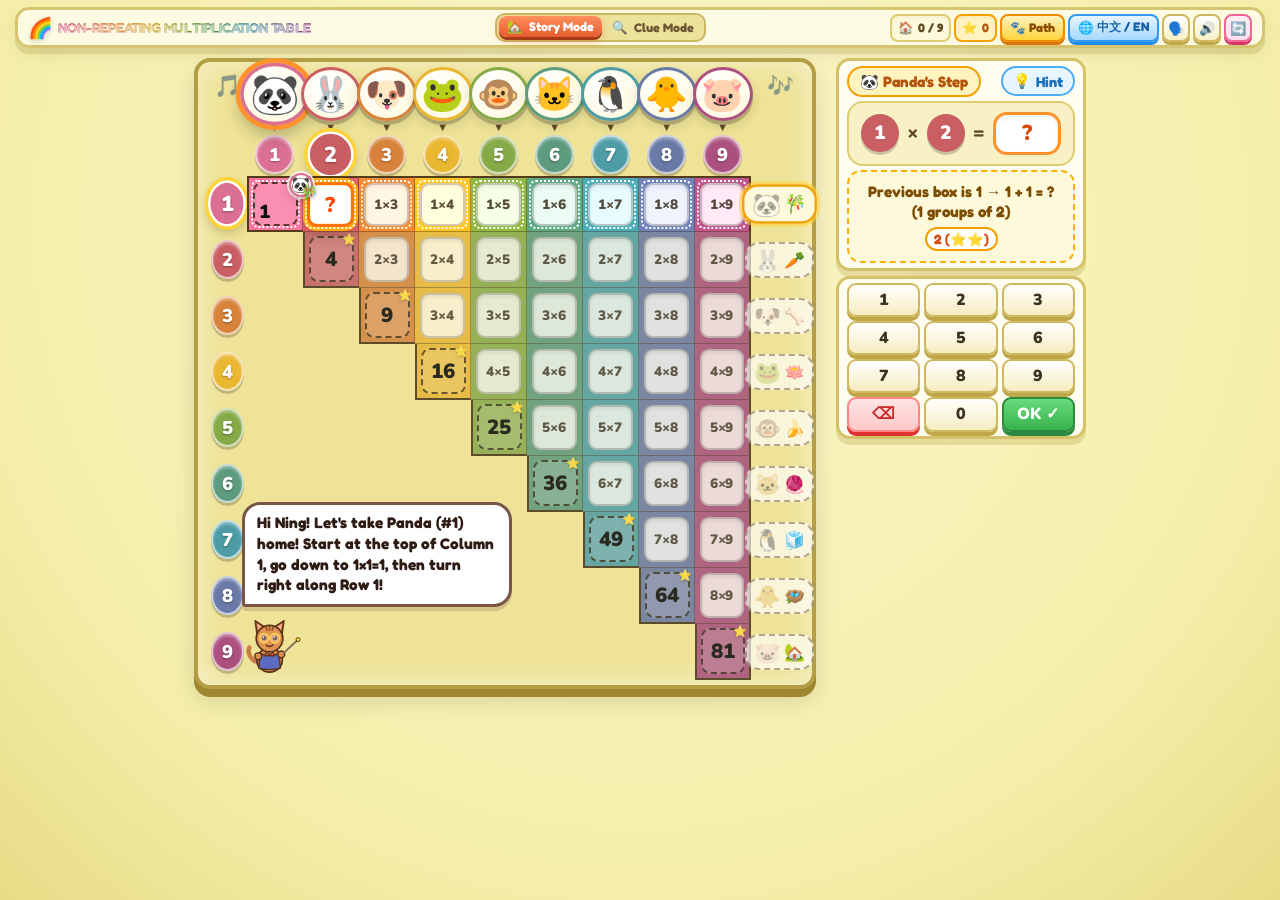
==== 9x9multiplication/index.html @ a85e2513 "Fix lower page cutoff and clue toolbar overlap: embed clue toolbar in board-section, slim clue inspe" ====
<!DOCTYPE html>
<html lang="en">
<head>
  <meta charset="UTF-8" />
  <meta name="viewport" content="width=device-width, initial-scale=1.0, maximum-scale=1.0, user-scalable=no, viewport-fit=cover" />
  <meta name="apple-mobile-web-app-capable" content="yes" />
  <meta name="apple-mobile-web-app-status-bar-style" content="default" />
  <meta http-equiv="Cache-Control" content="no-cache, no-store, must-revalidate" />
  <meta http-equiv="Pragma" content="no-cache" />
  <meta http-equiv="Expires" content="0" />
  <title>🌈 Ning's 9×9 Multiplication Adventure | 動物回家九九乘法表</title>
  <link rel="icon" href="data:image/svg+xml,<svg xmlns=%22http://www.w3.org/2000/svg%22 viewBox=%220 0 100 100%22><text y=%22.9em%22 font-size=%2290%22>🐼</text></svg>" />
  <link rel="preconnect" href="https://fonts.googleapis.com" />
  <link rel="preconnect" href="https://fonts.gstatic.com" crossorigin />
  <link href="https://fonts.googleapis.com/css2?family=Fredoka:wght@500;600;700;800&family=Nunito:wght@700;800;900&display=swap" rel="stylesheet" />
  <link rel="stylesheet" href="style.css?v=9.14.0" />
</head>
<body>
  <!-- Particle & Fireworks Celebration Canvas -->
  <canvas id="fxCanvas"></canvas>

  <div class="app-shell">
    <!-- ==================== TOP HEADER BAR ==================== -->
    <header class="top-header">
      <div class="brand-group">
        <div class="rainbow-badge" aria-hidden="true">🌈</div>
        <div class="title-stack">
          <h1 id="appTitle" class="rainbow-title">NON-REPEATING MULTIPLICATION TABLE</h1>
          <p id="appSubtitle" class="subtitle-text">Ning's Animal Home Adventure • Take Every Animal Home!</p>
        </div>
      </div>

      <!-- Mode Switcher: Story Mode vs Clue Mode (Minesweeper-Style Clue Deduction) -->
      <div class="mode-switcher" role="tablist" aria-label="Game Mode">
        <button id="btnModeStory" class="mode-btn active" data-mode="story" role="tab" aria-selected="true">
          <span class="mode-icon">🏡</span>
          <span id="labelModeStory">Story Mode</span>
        </button>
        <button id="btnModeClue" class="mode-btn" data-mode="clue" role="tab" aria-selected="false">
          <span class="mode-icon">🔍</span>
          <span id="labelModeClue">Clue Mode</span>
        </button>
      </div>

      <!-- Right Utility Controls: Language, Voice, Sound, Reset -->
      <div class="utility-bar">
        <div class="stat-pill" title="Animals Home">
          <span>🏠</span>
          <span id="homesCountText">0 / 9</span>
        </div>
        <div class="stat-pill star-pill" title="Stars Earned">
          <span>⭐</span>
          <span id="scoreText">0</span>
        </div>
        <div id="timerPill" class="stat-pill timer-pill hidden" title="Elapsed Time">
          <span>⏱️</span>
          <span id="timerText">00:00</span>
        </div>

        <button id="btnToggleView" class="tool-btn view-toggle-btn" title="Switch between Focused Animal Path and Full 9×9 Table">
          <span id="viewToggleIcon" class="tool-icon">🗺️</span>
          <span id="viewToggleLabel">9×9 Table</span>
        </button>
        <button id="btnLang" class="tool-btn lang-toggle" title="Switch Language (English / 繁體中文)">
          <span class="tool-icon">🌐</span>
          <span id="langLabel">EN / 中文</span>
        </button>
        <button id="btnVoice" class="tool-btn" title="Read Aloud Question">
          <span class="tool-icon">🗣️</span>
        </button>
        <button id="btnSound" class="tool-btn active" title="Toggle Sound Effects">
          <span id="soundIcon" class="tool-icon">🔊</span>
        </button>
        <button id="btnReset" class="tool-btn reset-btn" title="New Game / Reset Board">
          <span class="tool-icon">🔄</span>
        </button>
      </div>
    </header>

    <!-- ==================== STORY ANIMAL SELECTOR BAR ==================== -->
    <section id="animalSelectorBar" class="animal-selector-bar" aria-label="Choose an Animal Friend to Guide Home">
      <div class="selector-label" id="selectorPrompt">🐾 Choose Animal Path:</div>
      <div id="animalPillsContainer" class="animal-pills-list">
        <!-- Populated dynamically by script.js for animals 1..9 + All -->
      </div>
    </section>

    <!-- ==================== MAIN WORKSPACE: BOARD + INTERACTION PANEL ==================== -->
    <main class="main-workspace">
      <!-- LEFT / CENTER: FOCUSED ANIMAL PATH STAGE (Default on iPhone) OR FULL 9x9 TRIANGLE BOARD -->
      <section class="board-section" aria-label="9x9 Non-Repeating Multiplication Board">
        <!-- ==================== CLUE MODE CONTROLS BAR (MINESWEEPER STYLE MAP UNLOCK) ==================== -->
        <section id="testToolbar" class="test-toolbar clue-toolbar hidden" aria-label="Clue Mode Options">
          <div class="test-case-info clue-case-info">
            <span class="test-badge-pill clue-badge-pill">🔍 <span id="labelTestStatus">Revealed Clues:</span> <strong id="testHolesRemaining">6 / 36</strong></span>
            <div class="diff-btn-group clue-diff-group" role="radiogroup" aria-label="Starting Seeds Difficulty">
              <button type="button" class="diff-btn" data-diff="easy" id="diffBtnEasy">🟢 Easy (12 Seeds)</button>
              <button type="button" class="diff-btn active" data-diff="medium" id="diffBtnMedium">🟡 Medium (6 Seeds)</button>
              <button type="button" class="diff-btn" data-diff="hard" id="diffBtnHard">🔴 Hard (2 Seeds)</button>
            </div>
            <button type="button" class="tool-btn new-case-btn" id="btnNewTest" title="Generate New Clue Map">
              <span>🔄</span>
              <span id="labelNewTest">New Map</span>
            </button>
          </div>
        </section>

        <!-- ==================== FOCUSED ANIMAL L-PATH STAGE (BIG STEPPING STONES FOR IPHONE & IPAD!) ==================== -->
        <div class="focused-path-stage hidden" id="focusedPathStage">
          <!-- 9 Animal Friends Quick-Select Bar -->
          <div class="fp-animal-bar" id="fpAnimalBar" role="tablist" aria-label="Choose Animal Friend">
            <!-- Populated by script.js -->
          </div>

          <!-- Active Animal Story Header & Teacher Cat Clue Bubble -->
          <div class="fp-header-card" id="fpHeaderCard">
            <div class="fp-hero-badge" id="fpHeroBadge">
              <span id="fpAnimalEmoji" class="fp-animal-emoji">🐼</span>
              <span id="fpAnimalProp" class="fp-animal-prop">🎋</span>
            </div>
            <div class="fp-header-copy">
              <div class="fp-title-row">
                <h2 id="fpPathTitle" class="fp-path-title">Panda's 1× Path Home</h2>
                <button id="btnSwitchToFullMap" class="fp-map-btn" type="button">🗺️ Full 9×9 Table</button>
              </div>
              <p id="fpSpeechText" class="fp-speech-text">Tap the flashing ? stepping stone and help Panda walk home!</p>
            </div>
          </div>

          <!-- 2-Row Connected Stepping-Stone Trail (Steps 1..9 + Animal Home!) -->
          <div class="fp-trail-wrap" id="fpTrailWrap">
            <div class="fp-trail-grid" id="fpTrailGrid">
              <!-- 10 big stepping stones generated by script.js -->
            </div>
            <!-- Floating Walking Animal Sprite Layer for Focused Path -->
            <div class="fp-walker-layer" id="fpWalkerLayer" aria-hidden="true"></div>
          </div>
        </div>

        <div class="board-frame" id="boardFrame">
          <!-- Quick Toggle Back to Focused Animal Path View -->
          <button id="btnBackToPathView" class="back-to-path-btn" type="button">
            <span>🐾</span>
            <span id="labelBackToPath">Big Animal Path View</span>
          </button>

          <!-- Decorative Corner Musical Notes & Stars -->
          <span class="deco-item deco-tl">🎵</span>
          <span class="deco-item deco-tr">🎶</span>
          <span class="deco-item deco-bl">✨</span>

          <!-- The 11x11 CSS Grid Board:
               Row 0: Top Animal Friends Starting Dock (Cols 1..9)
               Row 1: Column Number Badges 1..9
               Rows 2..10: Row Number Badge (Col 0) + Triangle Cells (Cols 1..9) + Animal Home (Col 10)
          -->
          <div id="triangleGrid" class="triangle-grid">
            <!-- Generated by script.js -->
          </div>

          <!-- Floating Walking Animal Sprite Layer (Animates along the L-path!) -->
          <div id="walkerLayer" class="walker-layer" aria-hidden="true"></div>

          <!-- Bottom-Left Legend & Teacher Cat (Matches the empty lower-left triangle of the PDF!) -->
          <div class="lower-left-stage" id="lowerLeftStage">
            <!-- Story Journey Visualizer Card -->
            <div class="journey-guide-card" id="journeyGuideCard">
              <div class="journey-header">
                <span id="journeyAnimalAvatar" class="journey-avatar">🐼</span>
                <div class="journey-title-box">
                  <h3 id="journeyTitle">Panda's Path Home</h3>
                  <p id="journeyDesc">Start from Top Column 1 → Turn at Square Corner → Reach Row 1 Home!</p>
                </div>
              </div>
              <div class="journey-steps-track" id="journeyStepsTrack">
                <!-- Step bubbles showing progress along the L-path -->
              </div>
            </div>

            <!-- Teacher Cat & Square Numbers Callout (Directly from PDF!) -->
            <div class="teacher-cat-corner">
              <div class="cat-speech-bubble" id="catSpeechBubble">
                <p id="catSpeechText">Hi Ning! Tap a flashing box and enter the multiplication number to help the animals go home!</p>
              </div>
              <div class="cat-and-legend">
                <!-- Cute SVG Teacher Cat with Glasses & Pointer -->
                <div class="teacher-cat-svg-wrap" id="teacherCatBtn" title="Tap Teacher Cat for a Hint!">
                  <svg viewBox="0 0 120 130" class="teacher-cat-svg">
                    <!-- Tail -->
                    <path d="M25 98 Q8 85 14 70" stroke="#c87d46" stroke-width="9" stroke-linecap="round" fill="none" class="cat-tail"/>
                    <!-- Body -->
                    <ellipse cx="55" cy="96" rx="26" ry="24" fill="#d98a4e" stroke="#5a3518" stroke-width="3.5"/>
                    <!-- Shirt / Vest -->
                    <path d="M36 82 Q55 92 74 82 L77 112 Q55 118 33 112 Z" fill="#5c6bc0" stroke="#5a3518" stroke-width="3"/>
                    <!-- Bowtie -->
                    <polygon points="47,80 63,88 63,80 47,88" fill="#ff5252" stroke="#5a3518" stroke-width="2"/>
                    <!-- Ears -->
                    <polygon points="30,45 26,16 50,32" fill="#d98a4e" stroke="#5a3518" stroke-width="3.5" stroke-linejoin="round"/>
                    <polygon points="33,40 30,22 46,33" fill="#ffab91"/>
                    <polygon points="80,45 84,16 60,32" fill="#d98a4e" stroke="#5a3518" stroke-width="3.5" stroke-linejoin="round"/>
                    <polygon points="77,40 80,22 64,33" fill="#ffab91"/>
                    <!-- Head -->
                    <circle cx="55" cy="52" r="27" fill="#e09153" stroke="#5a3518" stroke-width="3.5"/>
                    <!-- Forehead stripes -->
                    <path d="M55 27 L55 35 M48 29 L50 35 M62 29 L60 35" stroke="#8d4e1f" stroke-width="3" stroke-linecap="round"/>
                    <!-- Eyes -->
                    <circle cx="44" cy="51" r="4.5" fill="#3e2723"/>
                    <circle cx="66" cy="51" r="4.5" fill="#3e2723"/>
                    <circle cx="42.5" cy="49.5" r="1.6" fill="#ffffff"/>
                    <circle cx="64.5" cy="49.5" r="1.6" fill="#ffffff"/>
                    <!-- Round Glasses -->
                    <circle cx="44" cy="51" r="9.5" fill="rgba(255,255,255,0.25)" stroke="#ffd54f" stroke-width="3"/>
                    <circle cx="66" cy="51" r="9.5" fill="rgba(255,255,255,0.25)" stroke="#ffd54f" stroke-width="3"/>
                    <line x1="53.5" y1="51" x2="56.5" y2="51" stroke="#ffd54f" stroke-width="3"/>
                    <!-- Cute Nose & Smile -->
                    <polygon points="52,58 58,58 55,62" fill="#ff8a80"/>
                    <path d="M48 65 Q55 71 62 65" stroke="#5a3518" stroke-width="2.8" fill="none" stroke-linecap="round"/>
                    <!-- Paws & Pointer Stick -->
                    <circle cx="32" cy="88" r="7" fill="#e09153" stroke="#5a3518" stroke-width="3"/>
                    <circle cx="79" cy="84" r="7" fill="#e09153" stroke="#5a3518" stroke-width="3"/>
                    <line x1="83" y1="82" x2="112" y2="55" stroke="#8d6e63" stroke-width="4" stroke-linecap="round"/>
                    <circle cx="113" cy="54" r="4" fill="#ffeb3b" stroke="#5a3518" stroke-width="2"/>
                  </svg>
                </div>

                <div class="square-legend-badge" id="squareLegendBadge">
                  <div class="dashed-preview-icon">N²</div>
                  <div class="square-legend-copy">
                    <strong id="legendTitle">Square Numbers (Diagonal)</strong>
                    <span id="legendSubtitle">The Most Special Corner Stones!</span>
                  </div>
                </div>
              </div>
            </div>
          </div>
        </div>
      </section>

      <!-- RIGHT SIDEBAR: QUESTION CARD & MUSICAL NUMBER KEYPAD -->
      <aside class="control-sidebar" aria-label="Question & Number Keypad">
        <!-- Active Equation Prompt Card -->
        <div class="question-card" id="questionCard">
          <div class="question-card-header">
            <span id="activeAnimalBadge" class="active-animal-pill">🐰 Bunny's Step</span>
            <button id="btnHint" class="hint-pill-btn" title="Get a helpful hint">
              <span>💡</span>
              <span id="labelHint">Hint</span>
            </button>
          </div>

          <div class="equation-display" id="equationDisplay">
            <span id="eqFactorA" class="eq-num factor-a">2</span>
            <span class="eq-op">×</span>
            <span id="eqFactorB" class="eq-num factor-b">3</span>
            <span class="eq-eq">=</span>
            <div id="eqAnswerBox" class="eq-answer-box">?</div>
          </div>

          <!-- Visual Array / Grouping Helper (Shows when Hint is clicked or in Story Mode) -->
          <div id="visualHintBox" class="visual-hint-box">
            <p id="hintFormulaText" class="hint-formula-text">2 groups of 3 = 3 + 3</p>
            <div id="visualDotsGrid" class="visual-dots-grid"></div>
          </div>

          <!-- Test Mode Surrounding Clue Inspector -->
          <div id="testClueBox" class="test-clue-box hidden">
            <div class="test-clue-header">
              <span class="clue-icon">🔍</span>
              <span id="testClueHeader" class="clue-header-text">Surrounding Clues:</span>
            </div>
            <div id="testCluesList" class="test-clues-list"></div>
          </div>
        </div>

        <!-- Kid-Friendly Musical Keypad -->
        <div class="keypad-card">
          <div class="keypad-grid" id="keypadGrid">
            <button class="key-btn" data-key="1">1</button>
            <button class="key-btn" data-key="2">2</button>
            <button class="key-btn" data-key="3">3</button>
            <button class="key-btn" data-key="4">4</button>
            <button class="key-btn" data-key="5">5</button>
            <button class="key-btn" data-key="6">6</button>
            <button class="key-btn" data-key="7">7</button>
            <button class="key-btn" data-key="8">8</button>
            <button class="key-btn" data-key="9">9</button>
            <button class="key-btn key-clear" data-key="BACK" id="btnClear" title="Backspace / Clear">⌫</button>
            <button class="key-btn" data-key="0">0</button>
            <button class="key-btn key-enter" data-key="ENTER" id="btnSubmit" title="Check Answer">OK ✓</button>
          </div>
        </div>

        <!-- Home Collection Progress Mini-Rack -->
        <div class="homes-rack-card">
          <div class="rack-header">
            <span id="rackTitle">🏡 Animal Homes Reached</span>
            <span id="rackProgressPct" class="rack-pct">1 / 9</span>
          </div>
          <div id="homesMiniRack" class="homes-mini-rack">
            <!-- 9 mini animal home badges -->
          </div>
        </div>
      </aside>
    </main>
  </div>

  <!-- ==================== ANIMAL HOME CELEBRATION OVERLAY BANNER ==================== -->
  <div id="celebrationOverlay" class="celebration-overlay hidden" role="dialog" aria-modal="true">
    <div class="celebration-modal" id="celebrationModal">
      <button id="btnCelebClose" class="celeb-close-btn" type="button" aria-label="Close">✕</button>
      <div class="celeb-body-wrap">
        <div class="celeb-left-pane">
          <div id="celebSpecialBadge" class="celeb-special-badge">🥋 KUNG FU BAMBOO MASTER! 🎋</div>
          <div id="celebAnimalStage" class="celeb-animal-stage">
            <div id="celebHeroWrap" class="celeb-hero-wrap">
              <span id="celebPropLeft" class="celeb-prop prop-left">🎋</span>
              <span id="celebAnimalEmoji" class="celeb-animal-emoji">🐼</span>
              <span id="celebPropRight" class="celeb-prop prop-right">🥋</span>
            </div>
            <span class="celeb-arrow">➡️</span>
            <span id="celebHouseEmoji" class="celeb-house-emoji">🎋</span>
          </div>
          <p id="celebMoveDesc" class="celeb-move-desc">Panda performs the Dragon Warrior Kung Fu Kick!</p>
        </div>
        <div class="celeb-right-pane">
          <div class="celeb-sparkles" id="celebSparkles">✨🎉🌟🎉✨</div>
          <h2 id="celebTitle" class="celeb-title">Yay Ning! Panda is Home!</h2>
          <p id="celebSubtitle" class="celeb-subtitle">You completed the entire 1× path!</p>
          <div id="celebPathBadges" class="celeb-path-badges"></div>
          <button id="btnCelebContinue" class="celeb-continue-btn">OK ✓ Next Animal Friend ➡️</button>
        </div>
      </div>
    </div>
  </div>

  <script src="script.js?v=9.14.0"></script>
</body>
</html>
---- 9x9multiplication/style.css ----
/* ==========================================================================
   Ning's 9x9 Non-Repeating Multiplication Adventure
   Inspired by the Rainbow Non-Repeating Multiplication Table PDF
   ========================================================================== */

:root {
  /* Warm Pastel Yellow Poster Background from the PDF */
  --bg-poster-outer: #f5efab;
  --bg-poster-board: #eee396;
  --board-border: #6d5c38;

  /* Exact 9 Rainbow Bands from the PDF (1..9) */
  --band-1: #db7093;       /* 1: Rose Pink */
  --band-1-cell: #e582a1;
  --band-1-dark: #a63a5e;

  --band-2: #c95f63;       /* 2: Coral Red */
  --band-2-cell: #d67175;
  --band-2-dark: #943539;

  --band-3: #d8833b;       /* 3: Warm Amber Orange */
  --band-3-cell: #e4944e;
  --band-3-dark: #9c5216;

  --band-4: #eab731;       /* 4: Golden Yellow */
  --band-4-cell: #f2c447;
  --band-4-dark: #a47806;

  --band-5: #87aa48;       /* 5: Meadow Green */
  --band-5-cell: #98b95b;
  --band-5-dark: #557221;

  --band-6: #5d9b7e;       /* 6: Sage Teal */
  --band-6-cell: #6ead8f;
  --band-6-dark: #346850;

  --band-7: #4e9da6;       /* 7: Sky Cyan-Blue */
  --band-7-cell: #60b0b9;
  --band-7-dark: #286971;

  --band-8: #6a7aa6;       /* 8: Periwinkle Indigo */
  --band-8-cell: #7c8cb8;
  --band-8-dark: #3d4b73;

  --band-9: #ac517f;       /* 9: Berry Magenta-Purple */
  --band-9-cell: #bd6390;
  --band-9-dark: #74284e;

  --font-display: 'Fredoka', 'PingFang TC', 'Microsoft JhengHei', sans-serif;
  --font-num: 'Nunito', 'Fredoka', sans-serif;
}

* {
  box-sizing: border-box;
  margin: 0;
  padding: 0;
  user-select: none;
  -webkit-user-select: none;
  -webkit-tap-highlight-color: transparent;
}

html {
  width: 100%;
  min-height: 100%;
  overflow-x: hidden;
  overflow-y: auto;
  -webkit-overflow-scrolling: touch;
}

body {
  width: 100%;
  min-height: 100vh;
  min-height: 100dvh;
  padding-top: env(safe-area-inset-top, 0px);
  padding-right: env(safe-area-inset-right, 0px);
  padding-bottom: env(safe-area-inset-bottom, 0px);
  padding-left: env(safe-area-inset-left, 0px);
  background: radial-gradient(circle at 50% 25%, #fbf6c8 0%, var(--bg-poster-outer) 70%, #e7dc86 100%);
  font-family: var(--font-display);
  color: #3d3122;
  overflow-x: hidden;
  overflow-y: auto;
  -webkit-overflow-scrolling: touch;
}

/* Celebration Canvas */
#fxCanvas {
  position: fixed;
  inset: 0;
  width: 100%;
  height: 100%;
  pointer-events: none;
  z-index: 120;
}

/* App Shell: Flexible & Scroll-Friendly Across PC, iPad & iPhone (Vertical + Horizontal!) */
.app-shell {
  max-width: 1440px;
  width: 100%;
  margin: 0 auto;
  padding: 6px 12px 12px;
  display: flex;
  flex-direction: column;
  gap: 6px;
  min-height: 100vh;
  min-height: var(--app-height, 100dvh);
  height: auto;
  max-height: none;
  overflow-x: hidden;
  overflow-y: visible;
}

/* ==========================================================================
   TOP HEADER BAR
   ========================================================================== */
.top-header {
  display: flex;
  align-items: center;
  justify-content: space-between;
  flex-wrap: wrap;
  gap: 10px;
  background: rgba(255, 253, 235, 0.88);
  border: 3px solid #d5c570;
  border-radius: 20px;
  padding: 8px 16px;
  box-shadow: 0 6px 0 rgba(168, 146, 62, 0.25), 0 8px 20px rgba(0,0,0,0.06);
}

.brand-group {
  display: flex;
  align-items: center;
  gap: 10px;
}

.rainbow-badge {
  font-size: 2rem;
  filter: drop-shadow(0 2px 3px rgba(0,0,0,0.15));
  animation: floatGentle 3s ease-in-out infinite;
}

.title-stack {
  display: flex;
  flex-direction: column;
}

.rainbow-title {
  font-size: clamp(1.05rem, 1.9vw, 1.5rem);
  font-weight: 800;
  letter-spacing: 0.5px;
  background: linear-gradient(90deg,
    #c6416c 0%,
    #d86c27 20%,
    #c29200 38%,
    #528d22 55%,
    #2d7f89 75%,
    #8c3b73 100%
  );
  -webkit-background-clip: text;
  -webkit-text-fill-color: transparent;
  text-shadow: 0 1px 0 rgba(255,255,255,0.6);
  line-height: 1.15;
}

.subtitle-text {
  font-size: 0.96rem;
  font-weight: 700;
  color: #5c4b23;
}

/* Mode Switcher */
.mode-switcher {
  display: flex;
  background: #ede29b;
  padding: 4px;
  border-radius: 14px;
  border: 2px solid #cbb963;
  gap: 4px;
}

.mode-btn {
  display: flex;
  align-items: center;
  gap: 6px;
  padding: 7px 14px;
  border: none;
  border-radius: 10px;
  background: transparent;
  font-family: var(--font-display);
  font-size: 1.02rem;
  font-weight: 800;
  color: #6b5832;
  cursor: pointer;
  transition: all 0.2s cubic-bezier(0.34, 1.56, 0.64, 1);
}

.mode-btn:hover {
  background: rgba(255,255,255,0.45);
}

.mode-btn.active {
  background: linear-gradient(180deg, #ff8f5e 0%, #e65c2e 100%);
  color: #ffffff;
  box-shadow: 0 3px 0 #a33915, 0 4px 10px rgba(230, 92, 46, 0.35);
  transform: translateY(-1px);
}

/* Right Utility Controls */
.utility-bar {
  display: flex;
  align-items: center;
  gap: 8px;
  flex-wrap: wrap;
}

.stat-pill {
  display: inline-flex;
  align-items: center;
  gap: 5px;
  background: #fff9db;
  border: 2px solid #decb72;
  border-radius: 999px;
  padding: 5px 12px;
  font-weight: 800;
  font-size: 0.92rem;
  color: #5c4922;
  box-shadow: inset 0 2px 4px rgba(0,0,0,0.04);
}

.star-pill {
  background: #fff3bf;
  border-color: #f59f00;
  color: #b45309;
}

.timer-pill {
  background: #e3fafc;
  border-color: #3bc9db;
  color: #0b7285;
  font-variant-numeric: tabular-nums;
}

.hidden,
[hidden],
*.hidden,
.board-frame.hidden,
.focused-path-stage.hidden,
.app-shell .hidden {
  display: none !important;
}

.tool-btn {
  display: inline-flex;
  align-items: center;
  gap: 5px;
  padding: 6px 12px;
  border-radius: 12px;
  border: 2px solid #cfb960;
  background: linear-gradient(180deg, #ffffff 0%, #f7efc4 100%);
  color: #4d3d1c;
  font-family: var(--font-display);
  font-weight: 700;
  font-size: 0.86rem;
  cursor: pointer;
  box-shadow: 0 3px 0 #bfa748;
  transition: transform 0.15s ease, box-shadow 0.15s ease;
}

.tool-btn:hover {
  transform: translateY(-2px);
  box-shadow: 0 5px 0 #bfa748;
}

.tool-btn:active {
  transform: translateY(2px);
  box-shadow: 0 1px 0 #bfa748;
}

.lang-toggle {
  background: linear-gradient(180deg, #e7f5ff 0%, #a5d8ff 100%);
  border-color: #339af0;
  color: #1864ab;
  box-shadow: 0 3px 0 #228be6;
}

.view-toggle-btn {
  background: linear-gradient(180deg, #fff3bf 0%, #ffd43b 100%);
  border-color: #f08c00;
  color: #8a4b00;
  box-shadow: 0 3px 0 #d97706;
}

.back-to-path-btn {
  position: absolute;
  top: 8px;
  left: 10px;
  z-index: 30;
  display: inline-flex;
  align-items: center;
  gap: 5px;
  padding: 5px 12px;
  border-radius: 999px;
  border: 2px solid #f08c00;
  background: linear-gradient(180deg, #fff9db 0%, #ffd43b 100%);
  color: #7c4d00;
  font-family: var(--font-display);
  font-weight: 800;
  font-size: 0.86rem;
  cursor: pointer;
  box-shadow: 0 3px 0 #d97706, 0 4px 10px rgba(0,0,0,0.15);
  transition: transform 0.15s ease;
}

.back-to-path-btn:hover {
  transform: scale(1.05);
}

/* ==========================================================================
   FOCUSED ANIMAL L-PATH STAGE (BIG STEPPING STONES FOR IPHONE & IPAD!)
   ========================================================================== */
.focused-path-stage {
  display: flex;
  flex-direction: column;
  justify-content: flex-start;
  gap: 8px;
  width: 100%;
  height: auto;
  min-height: 0;
  background: var(--bg-poster-board);
  border: 3.5px solid #b59d45;
  border-radius: 22px;
  padding: 10px 12px;
  box-shadow:
    inset 0 0 24px rgba(255, 255, 255, 0.55),
    0 6px 0 #9f8732,
    0 10px 20px rgba(0, 0, 0, 0.1);
  overflow: visible;
}

/* 1. Top 9-Animal Quick Switcher Bar */
.fp-animal-bar {
  display: grid;
  grid-template-columns: repeat(9, 1fr);
  gap: 5px;
  background: rgba(255, 253, 235, 0.9);
  border: 2px solid #d5c570;
  border-radius: 14px;
  padding: 5px 6px;
  flex-shrink: 0;
}

.fp-animal-btn {
  display: flex;
  flex-direction: column;
  align-items: center;
  justify-content: center;
  gap: 2px;
  padding: 4px 2px;
  border-radius: 11px;
  border: 2px solid rgba(90, 70, 34, 0.25);
  background: #ffffff;
  cursor: pointer;
  transition: all 0.2s cubic-bezier(0.34, 1.56, 0.64, 1);
}

.fp-animal-btn.active {
  transform: translateY(-2px) scale(1.07);
  background: #fff9db;
  border-width: 2.5px;
}

.fp-animal-btn.done {
  background: #ebfbee;
  border-color: #2b8a3e;
}

.fp-btn-emoji {
  font-size: 1.4rem;
  line-height: 1.05;
}

.fp-btn-num {
  font-family: var(--font-num);
  font-size: 0.76rem;
  font-weight: 900;
  color: #ffffff;
  width: 20px;
  height: 18px;
  border-radius: 999px;
  display: inline-flex;
  align-items: center;
  justify-content: center;
  text-shadow: 0 1px 1px rgba(0,0,0,0.3);
}

/* 2. Active Animal Story Header & Teacher Cat Clue Card */
.fp-header-card {
  display: flex;
  align-items: center;
  gap: 10px;
  background: #fffdf0;
  border: 2.5px solid #d5c268;
  border-radius: 16px;
  padding: 8px 12px;
  box-shadow: 0 3px 0 rgba(168, 146, 62, 0.22);
  flex-shrink: 0;
}

.fp-hero-badge {
  position: relative;
  width: 54px;
  height: 54px;
  border-radius: 50%;
  background: radial-gradient(circle at 35% 30%, #ffffff 0%, #fff3bf 100%);
  border: 3px solid #f08c00;
  display: flex;
  align-items: center;
  justify-content: center;
  flex-shrink: 0;
  box-shadow: 0 3px 0 rgba(0,0,0,0.16);
}

.fp-animal-emoji {
  font-size: 2.15rem;
}

.fp-animal-prop {
  position: absolute;
  bottom: -4px;
  right: -5px;
  font-size: 1.1rem;
  filter: drop-shadow(0 1px 2px rgba(0,0,0,0.3));
  animation: propWiggle 2.2s ease-in-out infinite;
}

.fp-header-copy {
  flex: 1;
  min-width: 0;
  display: flex;
  flex-direction: column;
  gap: 3px;
}

.fp-title-row {
  display: flex;
  align-items: center;
  justify-content: space-between;
  gap: 6px;
}

.fp-path-title {
  font-size: 1.08rem;
  font-weight: 900;
  color: #3d3122;
  white-space: nowrap;
  overflow: hidden;
  text-overflow: ellipsis;
}

.fp-map-btn {
  padding: 4px 10px;
  border-radius: 999px;
  border: 2px solid #f08c00;
  background: linear-gradient(180deg, #fff9db 0%, #ffd43b 100%);
  color: #7c4d00;
  font-family: var(--font-display);
  font-size: 0.8rem;
  font-weight: 800;
  cursor: pointer;
  white-space: nowrap;
  box-shadow: 0 2px 0 #d97706;
  flex-shrink: 0;
}

.fp-speech-text {
  font-size: 0.94rem;
  font-weight: 800;
  color: #5c4922;
  line-height: 1.3;
}

/* 3. 2-Row Connected 10-Tile Stepping-Stone Trail (5 Columns x 2 Rows!) */
.fp-trail-wrap {
  position: relative;
  flex: 1;
  min-height: 0;
  padding-top: 14px;
  display: flex;
  align-items: center;
  justify-content: center;
}

.fp-trail-grid {
  display: grid;
  grid-template-columns: repeat(5, minmax(0, 1fr));
  grid-template-rows: repeat(2, minmax(66px, 1fr));
  row-gap: 18px;
  column-gap: 8px;
  width: 100%;
  height: 100%;
  max-height: 245px;
}

.fp-stone {
  position: relative;
  border-radius: 16px;
  border: 2.5px solid rgba(55, 38, 16, 0.45);
  padding: 5px 6px;
  display: flex;
  flex-direction: column;
  align-items: center;
  justify-content: space-between;
  cursor: pointer;
  box-shadow: inset 0 2px 4px rgba(255,255,255,0.35), 0 4px 0 rgba(55, 38, 16, 0.25);
  transition: transform 0.18s cubic-bezier(0.34, 1.56, 0.64, 1), box-shadow 0.18s ease;
}

.fp-stone:hover {
  transform: translateY(-2px);
}

.fp-stone.is-corner {
  border: 3px dashed #2b1d0c;
  box-shadow: inset 0 0 0 2px rgba(255,255,255,0.45), 0 4px 0 rgba(55, 38, 16, 0.3);
}

.fp-stone-top {
  width: 100%;
  display: flex;
  align-items: center;
  justify-content: space-between;
  font-size: 0.78rem;
  font-weight: 900;
  color: rgba(255, 255, 255, 0.96);
  text-shadow: 0 1px 2px rgba(0,0,0,0.45);
  line-height: 1;
}

.fp-stone-eq {
  background: rgba(0, 0, 0, 0.24);
  padding: 2px 6px;
  border-radius: 999px;
}

.fp-stone-arrow {
  font-size: 0.85rem;
  opacity: 0.9;
  transition: opacity 0.2s ease;
}

.fp-stone.has-walker .fp-stone-arrow {
  opacity: 0;
}

.fp-stone-val {
  font-family: var(--font-num);
  font-size: 1.65rem;
  font-weight: 900;
  color: #111111;
  background: rgba(255, 255, 255, 0.88);
  border-radius: 10px;
  width: 100%;
  flex: 1;
  margin: 3px 0;
  display: flex;
  align-items: center;
  justify-content: center;
  box-shadow: inset 0 2px 3px rgba(0,0,0,0.08);
}

.fp-stone.solved-stone .fp-stone-val {
  background: rgba(255, 255, 255, 0.94);
  color: #111111;
}

.fp-stone.empty-stone .fp-stone-val {
  background: rgba(255, 255, 255, 0.78);
  color: rgba(45, 32, 15, 0.45);
}

.fp-stone.selected-stone {
  transform: scale(1.05);
  z-index: 12;
  border-color: #ffffff;
  box-shadow: 0 0 0 4px #ff922b, 0 6px 14px rgba(0,0,0,0.25);
}

.fp-stone.selected-stone .fp-stone-val {
  background: #ffffff;
  border: 2.5px solid #ff6b00;
  color: #d9480f;
  animation: pulseTargetCell 1.6s ease-in-out infinite;
}

.fp-stone.just-solved {
  animation: cellCelebratePop 0.65s cubic-bezier(0.34, 1.56, 0.64, 1);
}

.fp-stone.wrong-shake .fp-stone-val {
  background: #ffe3e3 !important;
  border-color: #e03131 !important;
  color: #c92a2a !important;
  animation: gentleWobble 0.48s ease;
}

.fp-stone-dir {
  font-size: 0.7rem;
  font-weight: 800;
  color: #ffffff;
  text-shadow: 0 1px 2px rgba(0,0,0,0.45);
  white-space: nowrap;
  line-height: 1;
}

/* 10th Stone: Animal Home Destination Card */
.fp-home-stone {
  background: linear-gradient(135deg, #fff9db 0%, #f3d9fa 100%);
  border: 2.5px dashed #862e9c;
}

.fp-home-stone .fp-stone-top {
  color: #5f3dc4;
  text-shadow: none;
}

.fp-home-stone .fp-stone-eq {
  background: rgba(95, 61, 196, 0.14);
}

.fp-home-stone .fp-home-icons {
  font-size: 1.45rem;
  background: rgba(255, 255, 255, 0.75);
}

.fp-home-stone .fp-stone-dir {
  color: #5f3dc4;
  text-shadow: none;
}

.fp-home-stone.reached-home {
  background: linear-gradient(135deg, #d3f9d8 0%, #b2f2bb 100%);
  border: 3px solid #2b8a3e;
  box-shadow: 0 4px 0 #2b8a3e, 0 0 14px rgba(43, 138, 62, 0.35);
}

.fp-home-stone.reached-home .fp-home-icons {
  animation: animalCelebrateHome 1.4s ease-in-out infinite;
}

/* Floating Walking Animal Sprite on the Focused Trail */
.fp-walker-layer {
  position: absolute;
  inset: 0;
  pointer-events: none;
  z-index: 30;
}

.fp-walker-sprite {
  width: 34px;
  height: 34px;
  margin-left: -17px;
  margin-top: -17px;
  font-size: 1.3rem;
  border-width: 2.5px;
}

.reset-btn {
  background: linear-gradient(180deg, #fff0f6 0%, #ffdeeb 100%);
  border-color: #f06595;
  color: #a61e4d;
  box-shadow: 0 3px 0 #d6336c;
}

/* ==========================================================================
   ANIMAL SELECTOR BAR (STORY PATH FILTER / QUICK JUMP)
   ========================================================================== */
.animal-selector-bar {
  display: flex;
  align-items: center;
  gap: 10px;
  background: rgba(255, 252, 225, 0.85);
  border: 2px solid #d8c876;
  border-radius: 16px;
  padding: 6px 14px;
  overflow-x: auto;
}

.selector-label {
  font-weight: 800;
  font-size: 1.02rem;
  color: #4d3d1c;
  white-space: nowrap;
}

.animal-pills-list {
  display: flex;
  align-items: center;
  gap: 6px;
  flex-wrap: nowrap;
}

.animal-pill-btn {
  display: inline-flex;
  align-items: center;
  gap: 5px;
  padding: 6px 13px;
  border-radius: 999px;
  border: 2px solid rgba(0,0,0,0.18);
  background: #ffffff;
  font-family: var(--font-display);
  font-weight: 800;
  font-size: 0.98rem;
  color: #3d3122;
  cursor: pointer;
  white-space: nowrap;
  transition: all 0.2s cubic-bezier(0.34, 1.56, 0.64, 1);
  box-shadow: 0 2px 0 rgba(0,0,0,0.1);
}

.animal-pill-btn:hover {
  transform: translateY(-2px);
}

.animal-pill-btn.active {
  transform: scale(1.06) translateY(-1px);
  color: #ffffff;
  box-shadow: 0 3px 0 rgba(0,0,0,0.25), 0 0 0 3px rgba(255,255,255,0.7);
}

.animal-pill-btn.completed {
  border-color: #2b8a3e;
  background: #ebfbee;
}

.animal-pill-btn .pill-check {
  font-size: 0.75rem;
}

/* ==========================================================================
   MAIN WORKSPACE: LEFT BOARD + RIGHT CONTROL SIDEBAR
   ========================================================================== */
.main-workspace {
  display: grid;
  grid-template-columns: minmax(0, 1fr) 330px;
  gap: 12px;
  flex: 1;
  min-height: 0;
  height: auto;
  align-items: start;
  overflow: visible;
}

/* ==========================================================================
   THE 9x9 NON-REPEATING TRIANGLE BOARD
   ========================================================================== */
.board-section {
  display: flex;
  flex-direction: column;
  justify-content: flex-start;
  min-width: 0;
  min-height: 0;
  height: auto;
}

.board-frame {
  position: relative;
  flex: 0 1 auto;
  min-height: 0;
  height: auto;
  background: var(--bg-poster-board);
  border: 4px solid #b59d45;
  border-radius: 24px;
  padding: 10px 14px 12px;
  box-shadow:
    inset 0 0 30px rgba(255, 255, 255, 0.55),
    0 8px 0 #9f8732,
    0 12px 24px rgba(0, 0, 0, 0.12);
  display: flex;
  flex-direction: column;
  justify-content: center;
  overflow: visible;
}

.deco-item {
  position: absolute;
  font-size: 1.35rem;
  opacity: 0.65;
  pointer-events: none;
  animation: floatGentle 4s ease-in-out infinite;
}
.deco-tl { top: 10px; left: 16px; }
.deco-tr { top: 10px; right: 18px; animation-delay: 1s; }
.deco-bl { bottom: 14px; left: 16px; animation-delay: 2s; }

/* 11 Columns x 11 Rows CSS Grid (Deterministic Viewport-Calculated Pixel Rows!) */
.triangle-grid {
  position: relative;
  display: grid;
  grid-template-columns: clamp(34px, 3.5vw, 44px) repeat(9, var(--cell-h, 44px)) clamp(48px, 4.5vw, 64px);
  grid-template-rows: var(--top-row-h, 48px) var(--num-row-h, 30px) repeat(9, var(--cell-h, 38px));
  gap: 0;
  width: auto;
  margin: 0 auto;
  height: auto;
  min-height: 0;
  z-index: 2;
}

/* --- Row 0: Top Starting Animal Friends (Columns 1..9) --- */
.top-animal-dock {
  display: flex;
  flex-direction: column;
  align-items: center;
  justify-content: center;
  position: relative;
  cursor: pointer;
  transition: transform 0.25s cubic-bezier(0.34, 1.56, 0.64, 1);
}

.top-animal-dock:hover {
  transform: translateY(-5px) scale(1.12);
}

.top-animal-avatar {
  width: 56px;
  height: 56px;
  border-radius: 50%;
  background: radial-gradient(circle at 35% 30%, #ffffff 0%, #fff9db 100%);
  border: 3.5px solid #5a4622;
  display: flex;
  align-items: center;
  justify-content: center;
  font-size: 2.25rem;
  box-shadow: 0 4px 0 rgba(0,0,0,0.2), 0 6px 12px rgba(0,0,0,0.12);
  transition: all 0.25s cubic-bezier(0.34, 1.56, 0.64, 1);
}

.top-animal-dock.active-path .top-animal-avatar {
  transform: scale(1.16);
  border-color: #ffffff;
  box-shadow: 0 0 0 4px #ff922b, 0 8px 16px rgba(0,0,0,0.28);
  animation: animalBounce 1.1s ease-in-out infinite;
}

.top-animal-dock.is-home .top-animal-avatar {
  opacity: 0.42;
  filter: grayscale(0.25);
}

.top-start-arrow {
  font-size: 0.68rem;
  font-weight: 900;
  color: #5c4820;
  line-height: 1;
  margin-top: 1px;
}

/* --- Row 1 & Col 0: Colored Number Header Circles (1..9) --- */
.header-circle-wrap {
  display: flex;
  align-items: center;
  justify-content: center;
  padding: 3px;
}

.num-circle {
  width: 36px;
  height: 36px;
  border-radius: 50%;
  display: flex;
  align-items: center;
  justify-content: center;
  font-family: var(--font-num);
  font-size: 1.25rem;
  font-weight: 900;
  color: #ffffff;
  text-shadow: 0 1px 2px rgba(0,0,0,0.35);
  box-shadow: inset 0 2px 3px rgba(255,255,255,0.4), 0 3px 0 rgba(0,0,0,0.2);
  border: 2px solid rgba(255,255,255,0.65);
  transition: transform 0.2s ease, box-shadow 0.2s ease;
}

.num-circle.highlight-factor {
  transform: scale(1.18);
  border-color: #ffffff;
  box-shadow: 0 0 0 3px #ffd43b, 0 4px 10px rgba(0,0,0,0.25);
}

/* Band colors for header circles and cells */
.band-1 { background-color: var(--band-1); }
.band-2 { background-color: var(--band-2); }
.band-3 { background-color: var(--band-3); }
.band-4 { background-color: var(--band-4); }
.band-5 { background-color: var(--band-5); }
.band-6 { background-color: var(--band-6); }
.band-7 { background-color: var(--band-7); }
.band-8 { background-color: var(--band-8); }
.band-9 { background-color: var(--band-9); }

/* --- Upper-Right Triangle Multiplication Cells (row <= col) --- */
.tri-cell {
  position: relative;
  display: flex;
  align-items: center;
  justify-content: center;
  border-right: 1.5px solid rgba(60, 42, 18, 0.42);
  border-bottom: 1.5px solid rgba(60, 42, 18, 0.42);
  font-family: var(--font-num);
  font-size: clamp(1.25rem, 2.05vw, 1.75rem);
  font-weight: 900;
  color: #111111;
  cursor: pointer;
  transition: transform 0.18s ease, filter 0.18s ease, box-shadow 0.18s ease;
  min-height: 0;
}

/* Top border on Row 1 cells */
.tri-cell.row-first {
  border-top: 2.5px solid #4a3718;
}

/* Right border on Column 9 cells */
.tri-cell.col-last {
  border-right: 2.5px solid #4a3718;
}

/* Left & Bottom staircase outer borders on Diagonal cells (r === c) */
.tri-cell.is-diagonal {
  border-left: 2.5px solid #4a3718;
  border-bottom: 2.5px solid #4a3718;
  cursor: default;
}

/* Dashed Inner Pill for Diagonal Square Numbers (Matches PDF 1, 4, 9, 16..81!) */
.diagonal-dashed-box {
  width: calc(100% - 8px);
  height: calc(100% - 8px);
  border: 2.2px dashed rgba(35, 25, 10, 0.75);
  border-radius: 9px;
  display: flex;
  align-items: center;
  justify-content: center;
  background: rgba(255, 255, 255, 0.16);
  position: relative;
}

.diagonal-crown {
  position: absolute;
  top: -6px;
  right: -4px;
  font-size: 0.7rem;
  filter: drop-shadow(0 1px 1px rgba(0,0,0,0.3));
}

/* Interactive Blank / Filled Cell Box */
.cell-input-box {
  width: calc(100% - 10px);
  height: calc(100% - 10px);
  border-radius: 9px;
  display: flex;
  align-items: center;
  justify-content: center;
  background: rgba(255, 255, 255, 0.78);
  border: 2px solid rgba(0, 0, 0, 0.22);
  box-shadow: inset 0 2px 4px rgba(0,0,0,0.08);
  color: #2b2112;
  transition: all 0.2s cubic-bezier(0.34, 1.56, 0.64, 1);
  position: relative;
}

.tri-cell.empty-cell:hover .cell-input-box {
  background: rgba(255, 255, 255, 0.95);
  transform: scale(1.06);
  border-color: #3d2e14;
}

/* Mini equation watermark inside empty cell when hovered or on path */
.cell-mini-label {
  font-size: 0.92rem;
  font-weight: 900;
  color: rgba(35, 25, 10, 0.78);
  letter-spacing: -0.2px;
}

/* Active Selected Cell (Ning is currently typing into this cell) */
.tri-cell.selected-cell {
  z-index: 15;
}

.tri-cell.selected-cell .cell-input-box {
  background: #ffffff;
  border: 3px solid #ff6b00;
  box-shadow: 0 0 0 4px rgba(255, 195, 0, 0.65), 0 6px 14px rgba(0,0,0,0.22);
  transform: scale(1.04);
  color: #d9480f;
  animation: pulseTargetCell 1.8s ease-in-out infinite;
}

/* Completed / Answered Cell */
.tri-cell.solved-cell .cell-input-box {
  background: transparent;
  border-color: transparent;
  box-shadow: none;
  color: #111111;
  font-size: clamp(1.3rem, 2.1vw, 1.8rem);
  font-weight: 900;
}

/* Highlighted L-Path for the Active Animal in Story Mode */
.tri-cell.on-active-path {
  filter: brightness(1.08) saturate(1.12);
}

.tri-cell.on-active-path::after {
  content: '';
  position: absolute;
  inset: 2px;
  border-radius: 7px;
  border: 2px dotted rgba(255, 255, 255, 0.85);
  pointer-events: none;
}

.tri-cell.dimmed-cell {
  opacity: 0.88;
  filter: saturate(0.92);
}

/* Previous step reference highlight (so Ning can easily see the previous number and add!) */
.tri-cell.prev-step-ref {
  box-shadow: inset 0 0 0 3px #ffffff, 0 0 8px rgba(255, 255, 255, 0.7);
}

/* Paw print indicator on solved steps along the active animal path */
.step-paw-badge {
  position: absolute;
  bottom: 2px;
  right: 3px;
  font-size: 0.62rem;
  opacity: 0.75;
  pointer-events: none;
}

/* Cell Pop & Shake Animations */
.tri-cell.just-solved {
  animation: cellCelebratePop 0.65s cubic-bezier(0.34, 1.56, 0.64, 1);
  z-index: 10;
}

.tri-cell.wrong-shake .cell-input-box {
  background: #ffe3e3 !important;
  border-color: #e03131 !important;
  color: #c92a2a !important;
  animation: gentleWobble 0.48s ease;
}

/* --- Col 10: Right-Side Animal Homes (Rows 1..9) --- */
.right-animal-home {
  display: flex;
  align-items: center;
  justify-content: center;
  padding-left: 6px;
  position: relative;
  cursor: pointer;
}

.home-badge-card {
  display: flex;
  align-items: center;
  gap: 3px;
  padding: 3px 7px;
  border-radius: 14px;
  background: rgba(255, 255, 255, 0.65);
  border: 2px dashed rgba(90, 70, 34, 0.45);
  transition: all 0.25s cubic-bezier(0.34, 1.56, 0.64, 1);
}

.right-animal-home:hover .home-badge-card {
  transform: scale(1.08);
  background: rgba(255, 255, 255, 0.9);
}

.right-animal-home.active-path .home-badge-card {
  background: #fff9db;
  border: 2.5px solid #f59f00;
  box-shadow: 0 0 0 3px rgba(255, 212, 59, 0.55);
  transform: scale(1.08);
}

.home-animal-icon {
  font-size: 1.35rem;
  opacity: 0.45;
  filter: grayscale(0.4);
  transition: all 0.35s ease;
}

.home-house-icon {
  font-size: 1.05rem;
}

/* When Animal Reaches Home! */
.right-animal-home.reached-home .home-badge-card {
  background: linear-gradient(135deg, #fff9db 0%, #d3f9d8 100%);
  border: 2.5px solid #2b8a3e;
  box-shadow: 0 3px 0 #2b8a3e, 0 4px 10px rgba(43, 138, 62, 0.25);
}

.right-animal-home.reached-home .home-animal-icon {
  opacity: 1;
  filter: none;
  animation: animalCelebrateHome 1.4s ease-in-out infinite;
}

/* When the walking animal is standing on this cell's top-right rim, place the solved number
   in the bottom-left of the cell so the number and the animal are diagonally opposite and NEVER overlap! */
.tri-cell.has-walker .diagonal-dashed-box,
.tri-cell.has-walker .cell-input-box {
  justify-content: flex-start !important;
  align-items: flex-end !important;
  padding-left: 4px !important;
  padding-bottom: 1px !important;
}

.tri-cell.has-walker .diagonal-dashed-box > span:first-child,
.tri-cell.has-walker .cell-input-box > span:first-child {
  transform: none;
  font-size: 0.92em;
  line-height: 1.05;
  display: inline-block;
}

/* ==========================================================================
   FLOATING WALKER LAYER (ANIMAL HOPPING ALONG THE L-PATH NEXT TO THE NUMBER!)
   ========================================================================== */
.walker-layer {
  position: absolute;
  inset: 0;
  pointer-events: none;
  z-index: 25;
}

.walking-animal-sprite {
  position: absolute;
  width: 24px;
  height: 24px;
  margin-left: -12px;
  margin-top: -12px;
  border-radius: 50%;
  background: radial-gradient(circle at 35% 30%, #ffffff 0%, #fff9db 100%);
  border: 2px solid #f08c00;
  box-shadow: 0 3px 8px rgba(0,0,0,0.25), 0 0 0 2px rgba(255,255,255,0.9);
  display: flex;
  align-items: center;
  justify-content: center;
  font-size: 0.96rem;
  transition: left 1.15s cubic-bezier(0.25, 1, 0.5, 1),
              top 1.15s cubic-bezier(0.25, 1, 0.5, 1),
              transform 0.45s ease;
}

/* Signature Prop Badge held by the walking animal (e.g. Panda's Bamboo 🎋, Bunny's Carrot 🥕) */
.walker-prop-badge {
  position: absolute;
  bottom: -5px;
  right: -7px;
  font-size: 0.85rem;
  filter: drop-shadow(0 1px 2px rgba(0,0,0,0.35));
  pointer-events: none;
  animation: propWiggle 2.2s ease-in-out infinite;
}

@keyframes propWiggle {
  0%, 100% { transform: rotate(-8deg) scale(1); }
  50% { transform: rotate(14deg) scale(1.12); }
}

/* 9 Distinct Step Move Animations for Animals 1..9! (Slow, Smooth & Kid-Readable: 2.4s!) */
.walking-animal-sprite.move-animal-1 {
  animation: moveKungFuPanda 2.4s ease-in-out;
  z-index: 40;
}
.walking-animal-sprite.move-animal-2 {
  animation: moveTurboBunny 2.4s ease-in-out;
  z-index: 40;
}
.walking-animal-sprite.move-animal-3 {
  animation: moveBackflipPuppy 2.4s ease-in-out;
  z-index: 40;
}
.walking-animal-sprite.move-animal-4 {
  animation: moveSuperFrogLeap 2.4s ease-in-out;
  z-index: 40;
}
.walking-animal-sprite.move-animal-5 {
  animation: moveTarzanMonkey 2.4s ease-in-out;
  z-index: 40;
}
.walking-animal-sprite.move-animal-6 {
  animation: moveBalletKitty 2.4s ease-in-out;
  z-index: 40;
}
.walking-animal-sprite.move-animal-7 {
  animation: moveFigureSkatePenguin 2.4s ease-in-out;
  z-index: 40;
}
.walking-animal-sprite.move-animal-8 {
  animation: moveRocketChick 2.4s ease-in-out;
  z-index: 40;
}
.walking-animal-sprite.move-animal-9 {
  animation: moveDiscoPiggy 2.4s ease-in-out;
  z-index: 40;
}

/* Keyframes for the 9 Animal Signature Step Moves (Smooth & Gentle so Kids Can Watch Clearly!) */
/* 1. Panda: Kung Fu Bamboo Pose & Smooth Spin Kick */
@keyframes moveKungFuPanda {
  0% { transform: scale(1) translateY(0) rotate(0deg); }
  25% { transform: scale(1.75) translateY(-22px) rotate(-25deg); filter: drop-shadow(0 0 12px #00e676); }
  55% { transform: scale(1.9) translateY(-30px) rotate(360deg); filter: drop-shadow(0 0 16px #ffd43b); }
  80% { transform: scale(1.5) translateY(-10px) rotate(360deg); }
  100% { transform: scale(1) translateY(0) rotate(360deg); }
}

/* 2. Bunny: Sky-High Spring Hop */
@keyframes moveTurboBunny {
  0% { transform: scale(1, 1) translateY(0); }
  20% { transform: scale(1.25, 0.8) translateY(3px); }
  50% { transform: scale(1.65, 1.8) translateY(-38px); filter: drop-shadow(0 8px 10px rgba(255,107,107,0.45)); }
  78% { transform: scale(1.3, 1.3) translateY(-14px); }
  100% { transform: scale(1, 1) translateY(0); }
}

/* 3. Puppy: Joyful Backflip & Tail-Wag */
@keyframes moveBackflipPuppy {
  0% { transform: scale(1) translateY(0) rotate(0deg); }
  30% { transform: scale(1.65) translateY(-24px) rotate(-180deg); }
  65% { transform: scale(1.85) translateY(-32px) rotate(-360deg); filter: drop-shadow(0 0 14px #ffa94d); }
  85% { transform: scale(1.35) translateY(-8px) rotate(-350deg); }
  100% { transform: scale(1) translateY(0) rotate(-360deg); }
}

/* 4. Froggy: Deep Crouch & Parabolic Ribbit Leap */
@keyframes moveSuperFrogLeap {
  0% { transform: scale(1, 1) translateY(0); }
  22% { transform: scale(1.45, 0.68) translateY(5px); }
  55% { transform: scale(1.85, 1.85) translateY(-40px) rotate(14deg); filter: drop-shadow(0 0 15px #69db7c); }
  82% { transform: scale(1.35, 0.85) translateY(-4px) rotate(-6deg); }
  100% { transform: scale(1, 1) translateY(0) rotate(0deg); }
}

/* 5. Monkey: Jungle Vine Swing Pendulum */
@keyframes moveTarzanMonkey {
  0% { transform: scale(1) rotate(0deg); }
  28% { transform: scale(1.7) translate(-14px, -20px) rotate(28deg); }
  58% { transform: scale(1.85) translate(14px, -26px) rotate(-28deg); filter: drop-shadow(0 0 14px #ffd43b); }
  82% { transform: scale(1.45) translate(0, -12px) rotate(10deg); }
  100% { transform: scale(1) translate(0, 0) rotate(0deg); }
}

/* 6. Kitty: Graceful Ballet Pirouette Twirl */
@keyframes moveBalletKitty {
  0% { transform: scale(1) translateY(0) rotateY(0deg); }
  45% { transform: scale(1.8) translateY(-28px) rotateY(360deg) rotate(-8deg); filter: drop-shadow(0 0 14px #f783ac); }
  75% { transform: scale(1.55) translateY(-16px) rotateY(360deg) rotate(8deg); }
  100% { transform: scale(1) translateY(0) rotateY(360deg) rotate(0deg); }
}

/* 7. Penguin: Ice Belly-Slide & Smooth Figure Skate Spin */
@keyframes moveFigureSkatePenguin {
  0% { transform: scale(1) translate(0, 0) rotate(0deg); }
  30% { transform: scale(1.65) translate(-12px, -10px) rotate(-32deg); filter: drop-shadow(0 0 14px #74c0fc); }
  65% { transform: scale(1.85) translate(10px, -28px) rotate(360deg); filter: drop-shadow(0 0 18px #a5d8ff); }
  85% { transform: scale(1.35) translate(2px, -8px) rotate(360deg); }
  100% { transform: scale(1) translate(0, 0) rotate(360deg); }
}

/* 8. Chick: Gentle Wing Flutter & Sky Float */
@keyframes moveRocketChick {
  0% { transform: scale(1) translateY(0); }
  25% { transform: scale(1.55) translate(-5px, -18px) rotate(-12deg); }
  50% { transform: scale(1.8) translate(5px, -32px) rotate(12deg); filter: drop-shadow(0 0 16px #ffec99); }
  75% { transform: scale(1.6) translate(0, -20px) rotate(-8deg); }
  100% { transform: scale(1) translateY(0) rotate(0deg); }
}

/* 9. Piggy: Funky Disco Boogie Dance */
@keyframes moveDiscoPiggy {
  0% { transform: scale(1) translate(0, 0) rotate(0deg); }
  28% { transform: scale(1.7) translate(-10px, -18px) rotate(-18deg); filter: drop-shadow(0 0 14px #e599f7); }
  58% { transform: scale(1.8) translate(10px, -26px) rotate(18deg); filter: drop-shadow(0 0 18px #ff6b6b); }
  82% { transform: scale(1.45) translate(0, -14px) rotate(-10deg); }
  100% { transform: scale(1) translate(0, 0) rotate(0deg); }
}

/* Floating +10 ⭐ Score Popup (Slower & Bigger so Kids Can Read!) */
.floating-score-pop {
  position: fixed;
  pointer-events: none;
  font-family: var(--font-num);
  font-size: 1.85rem;
  font-weight: 900;
  color: #f59f00;
  text-shadow: 0 2px 0 #ffffff, 0 4px 10px rgba(0,0,0,0.28);
  z-index: 130;
  animation: floatUpScore 2.4s cubic-bezier(0.22, 1, 0.36, 1) forwards;
}

@keyframes floatUpScore {
  0% { opacity: 0; transform: translate(-50%, 0) scale(0.6); }
  20% { opacity: 1; transform: translate(-50%, -22px) scale(1.2); }
  75% { opacity: 1; transform: translate(-50%, -48px) scale(1.1); }
  100% { opacity: 0; transform: translate(-50%, -72px) scale(1); }
}

@keyframes animalSuperAcrobatics {
  0% { transform: scale(1) translateY(0) rotate(0deg); }
  30% { transform: scale(1.7) translateY(-24px) rotate(-15deg); filter: drop-shadow(0 0 12px #ffd43b); }
  65% { transform: scale(1.8) translateY(-30px) rotate(360deg); filter: drop-shadow(0 0 16px #ff922b); }
  100% { transform: scale(1) translateY(0) rotate(360deg); }
}

/* Large, Bold Speech Bubble Above the Walking Animal! */
.walker-cheer-bubble {
  position: absolute;
  bottom: 120%;
  left: 50%;
  transform: translateX(-50%);
  background: #fffdf0;
  border: 3px solid #f08c00;
  border-radius: 14px;
  padding: 5px 12px;
  font-size: 1.08rem;
  font-weight: 900;
  color: #c92a2a;
  white-space: nowrap;
  box-shadow: 0 4px 10px rgba(0,0,0,0.22);
  pointer-events: none;
  z-index: 50;
}

/* Celebratory Jump & Spin on the Top Animal Avatar & Right Home Animal */
.top-animal-dock.cheer-jump .top-animal-avatar,
.right-animal-home.cheer-jump .home-badge-card,
.journey-avatar.cheer-jump {
  animation: animalCheerJump 1.4s ease-in-out;
}

/* ==========================================================================
   LOWER-LEFT STAGE (OCCUPIES THE EMPTY BOTTOM-LEFT TRIANGLE AREA!)
   ========================================================================== */
.lower-left-stage {
  position: absolute;
  left: 56px;
  bottom: 18px;
  width: 52%;
  max-width: 470px;
  z-index: 6;
  display: flex;
  flex-direction: column;
  gap: 10px;
  pointer-events: auto;
}

/* Journey Progress Tracker Card */
.journey-guide-card {
  background: rgba(255, 253, 238, 0.92);
  border: 2.5px solid #cdb85a;
  border-radius: 18px;
  padding: 9px 12px;
  box-shadow: 0 4px 0 rgba(168, 146, 62, 0.25);
  max-width: 370px;
}

.journey-header {
  display: flex;
  align-items: center;
  gap: 9px;
  margin-bottom: 6px;
}

.journey-avatar {
  font-size: 1.75rem;
  background: #fff3bf;
  width: 40px;
  height: 40px;
  border-radius: 12px;
  display: flex;
  align-items: center;
  justify-content: center;
  border: 2px solid #f08c00;
}

.journey-title-box h3 {
  font-size: 1.12rem;
  font-weight: 800;
  color: #3d3122;
}

.journey-title-box p {
  font-size: 0.92rem;
  font-weight: 700;
  color: #5c4b23;
}

.journey-steps-track {
  display: flex;
  align-items: center;
  gap: 5px;
  flex-wrap: wrap;
}

.step-dot {
  padding: 3px 8px;
  border-radius: 8px;
  font-size: 0.9rem;
  font-weight: 800;
  background: #f1f3f5;
  border: 1.5px solid #ced4da;
  color: #495057;
}

.step-dot.done {
  background: #d3f9d8;
  border-color: #2b8a3e;
  color: #2b8a3e;
}

.step-dot.corner {
  border-style: dashed;
  border-width: 2px;
  background: #fff3bf;
  border-color: #f08c00;
  color: #b45309;
}

.step-dot.current {
  background: #ffe8cc;
  border-color: #f76707;
  color: #d9480f;
  transform: scale(1.1);
}

/* Teacher Cat & Square Numbers Legend (Matches PDF Bottom-Right/Center) */
.teacher-cat-corner {
  display: flex;
  flex-direction: column;
  gap: 6px;
}

.cat-speech-bubble {
  background: #ffffff;
  border: 3px solid #795548;
  border-radius: 18px 18px 18px 4px;
  padding: 10px 14px;
  max-width: 450px;
  box-shadow: 0 4px 0 rgba(121, 85, 72, 0.22);
  font-size: 1.06rem;
  font-weight: 800;
  color: #2d1b14;
  line-height: 1.42;
}

.cat-and-legend {
  display: flex;
  align-items: flex-end;
  gap: 10px;
}

.teacher-cat-svg-wrap {
  width: 78px;
  height: 84px;
  cursor: pointer;
  transition: transform 0.2s cubic-bezier(0.34, 1.56, 0.64, 1);
  flex-shrink: 0;
}

.teacher-cat-svg-wrap:hover {
  transform: scale(1.08) rotate(-3deg);
}

.teacher-cat-svg {
  width: 100%;
  height: 100%;
  overflow: visible;
}

.cat-tail {
  transform-origin: 25px 98px;
  animation: wagCatTail 2.2s ease-in-out infinite;
}

.square-legend-badge {
  display: flex;
  align-items: center;
  gap: 8px;
  background: rgba(255, 250, 220, 0.92);
  border: 2px dashed #6d4c41;
  border-radius: 12px;
  padding: 6px 10px;
}

.dashed-preview-icon {
  width: 34px;
  height: 30px;
  border: 2px dashed #3e2723;
  border-radius: 6px;
  background: #f2c447;
  display: flex;
  align-items: center;
  justify-content: center;
  font-family: var(--font-num);
  font-weight: 900;
  font-size: 0.82rem;
  color: #212529;
  flex-shrink: 0;
}

.square-legend-copy {
  display: flex;
  flex-direction: column;
  font-size: 0.9rem;
  line-height: 1.3;
}

.square-legend-copy strong {
  color: #3e2723;
  font-weight: 800;
}

.square-legend-copy span {
  color: #6d4c41;
  font-weight: 700;
}

/* ==========================================================================
   RIGHT SIDEBAR: QUESTION CARD + KEYPAD + MINI HOMES RACK
   ========================================================================== */
.control-sidebar {
  display: flex;
  flex-direction: column;
  justify-content: flex-start;
  gap: 8px;
  min-height: 0;
  height: auto;
  overflow: visible;
}

.question-card {
  background: #fffdf0;
  border: 3px solid #d5c268;
  border-radius: 22px;
  padding: 14px;
  box-shadow: 0 6px 0 rgba(168, 146, 62, 0.25);
  display: flex;
  flex-direction: column;
  gap: 10px;
}

.question-card-header {
  display: flex;
  align-items: center;
  justify-content: space-between;
  gap: 8px;
}

.active-animal-pill {
  display: inline-flex;
  align-items: center;
  gap: 6px;
  padding: 5px 14px;
  border-radius: 999px;
  background: #fff3bf;
  border: 2.5px solid #f59f00;
  font-size: 1.05rem;
  font-weight: 800;
  color: #b45309;
}

.hint-pill-btn {
  display: inline-flex;
  align-items: center;
  gap: 5px;
  padding: 5px 13px;
  border-radius: 999px;
  border: 2.5px solid #4dabf7;
  background: #e7f5ff;
  color: #1971c2;
  font-family: var(--font-display);
  font-size: 0.98rem;
  font-weight: 800;
  cursor: pointer;
  transition: transform 0.15s ease;
}

.hint-pill-btn:hover {
  transform: scale(1.06);
}

.equation-display {
  display: flex;
  align-items: center;
  justify-content: center;
  gap: 8px;
  background: #f8f1c5;
  border: 2px solid #decb72;
  border-radius: 16px;
  padding: 12px 10px;
}

.eq-num {
  width: 44px;
  height: 44px;
  border-radius: 50%;
  display: flex;
  align-items: center;
  justify-content: center;
  font-family: var(--font-num);
  font-size: 1.55rem;
  font-weight: 900;
  color: #ffffff;
  background: var(--band-2);
  box-shadow: 0 3px 0 rgba(0,0,0,0.2);
}

.eq-op, .eq-eq {
  font-family: var(--font-num);
  font-size: 1.55rem;
  font-weight: 900;
  color: #5c4922;
}

.eq-answer-box {
  min-width: 68px;
  height: 50px;
  padding: 0 12px;
  border-radius: 14px;
  background: #ffffff;
  border: 3px solid #ff922b;
  display: flex;
  align-items: center;
  justify-content: center;
  font-family: var(--font-num);
  font-size: 1.75rem;
  font-weight: 900;
  color: #d9480f;
  box-shadow: inset 0 2px 5px rgba(0,0,0,0.08);
}

/* Visual Grouping Hint Box */
.visual-hint-box {
  background: #fff9db;
  border: 2.5px dashed #fab005;
  border-radius: 14px;
  padding: 10px 12px;
  text-align: center;
}

.hint-formula-text {
  font-size: 1.08rem;
  font-weight: 900;
  color: #7c4d00;
  margin-bottom: 7px;
  line-height: 1.35;
}

.visual-dots-grid {
  display: flex;
  flex-wrap: wrap;
  justify-content: center;
  gap: 6px;
  max-height: 105px;
  overflow-y: auto;
}

.dot-group-pill {
  display: inline-flex;
  align-items: center;
  gap: 3px;
  background: rgba(255, 255, 255, 0.92);
  border: 2px solid #f59f00;
  border-radius: 999px;
  padding: 3px 10px;
  font-size: 0.92rem;
  font-weight: 800;
  color: #d9480f;
}

/* Musical Number Keypad */
.keypad-card {
  background: #fffdf0;
  border: 3px solid #d5c268;
  border-radius: 22px;
  padding: 12px;
  box-shadow: 0 6px 0 rgba(168, 146, 62, 0.25);
}

.keypad-grid {
  display: grid;
  grid-template-columns: repeat(3, 1fr);
  gap: 8px;
}

.key-btn {
  height: clamp(38px, 4.8vh, 52px);
  border-radius: 14px;
  border: 2px solid #cfb960;
  background: linear-gradient(180deg, #ffffff 0%, #f6ecc0 100%);
  font-family: var(--font-num);
  font-size: clamp(1.2rem, 1.8vh, 1.45rem);
  font-weight: 900;
  color: #3d3122;
  cursor: pointer;
  box-shadow: 0 4px 0 #bfa748;
  transition: transform 0.1s ease, box-shadow 0.1s ease, background 0.15s ease;
}

.key-btn:hover {
  background: linear-gradient(180deg, #ffffff 0%, #fff3bf 100%);
  transform: translateY(-1px);
  box-shadow: 0 5px 0 #bfa748;
}

.key-btn:active, .key-btn.pressed {
  transform: translateY(3px);
  box-shadow: 0 1px 0 #bfa748;
}

.key-clear {
  background: linear-gradient(180deg, #ffe3e3 0%, #ffc9c9 100%);
  border-color: #ff8787;
  color: #c92a2a;
  box-shadow: 0 4px 0 #e03131;
  font-size: 1.25rem;
}

.key-enter {
  background: linear-gradient(180deg, #69db7c 0%, #37b24d 100%);
  border-color: #2b8a3e;
  color: #ffffff;
  box-shadow: 0 4px 0 #2b8a3e;
  font-size: 1.15rem;
}

.key-enter:hover {
  background: linear-gradient(180deg, #8ce99a 0%, #40c057 100%);
}

/* Glow and bounce when Ning has typed digits and needs to press OK ✓ */
.key-enter.ready-pulse {
  background: linear-gradient(180deg, #40c057 0%, #2b8a3e 100%);
  box-shadow: 0 4px 0 #1b5e20, 0 0 0 4px rgba(105, 219, 124, 0.75), 0 0 18px rgba(47, 158, 68, 0.65);
  animation: okButtonPulse 0.9s ease-in-out infinite;
}

@keyframes okButtonPulse {
  0%, 100% { transform: scale(1); }
  50% { transform: scale(1.08) translateY(-2px); }
}

/* Mini Homes Collection Rack */
.homes-rack-card {
  background: #fffdf0;
  border: 3px solid #d5c268;
  border-radius: 20px;
  padding: 10px 12px;
  box-shadow: 0 5px 0 rgba(168, 146, 62, 0.22);
}

.rack-header {
  display: flex;
  align-items: center;
  justify-content: space-between;
  font-size: 0.82rem;
  font-weight: 800;
  color: #5c4922;
  margin-bottom: 8px;
}

.rack-pct {
  background: #ebfbee;
  color: #2b8a3e;
  padding: 2px 8px;
  border-radius: 999px;
  border: 1.5px solid #8ce99a;
}

.homes-mini-rack {
  display: grid;
  grid-template-columns: repeat(9, 1fr);
  gap: 4px;
}

.mini-home-slot {
  display: flex;
  flex-direction: column;
  align-items: center;
  justify-content: center;
  padding: 4px 2px;
  border-radius: 10px;
  background: #f3eed2;
  border: 1.5px solid #d8c876;
  font-size: 1rem;
  opacity: 0.45;
  filter: grayscale(0.6);
  transition: all 0.25s ease;
  cursor: pointer;
}

.mini-home-slot span.slot-num {
  font-size: 0.65rem;
  font-weight: 900;
  color: #5c4922;
}

.mini-home-slot.home-safe {
  opacity: 1;
  filter: none;
  background: #d3f9d8;
  border-color: #2b8a3e;
  transform: translateY(-2px);
  box-shadow: 0 2px 0 #2b8a3e;
}

/* ==========================================================================
   CELEBRATION MODAL OVERLAY
   ========================================================================== */
.celebration-overlay {
  position: fixed;
  inset: 0;
  width: 100%;
  height: 100%;
  height: 100dvh;
  background: rgba(30, 22, 10, 0.72);
  backdrop-filter: blur(6px);
  -webkit-backdrop-filter: blur(6px);
  display: flex;
  align-items: center;
  justify-content: center;
  z-index: 9999;
  padding: max(8px, env(safe-area-inset-top, 8px)) max(12px, env(safe-area-inset-right, 12px)) max(12px, env(safe-area-inset-bottom, 12px)) max(12px, env(safe-area-inset-left, 12px));
  overflow-y: auto;
  -webkit-overflow-scrolling: touch;
}

.celebration-modal {
  position: relative;
  background: linear-gradient(180deg, #fffdf0 0%, #fff3bf 100%);
  border: 4px solid #f59f00;
  border-radius: 26px;
  padding: 22px 26px 18px;
  max-width: 480px;
  width: 95%;
  margin: auto;
  text-align: center;
  box-shadow: 0 10px 0 #d9480f, 0 20px 40px rgba(0,0,0,0.35);
  animation: modalPopIn 0.35s cubic-bezier(0.34, 1.56, 0.64, 1);
}

.celeb-close-btn {
  position: absolute;
  top: 10px;
  right: 12px;
  width: 36px;
  height: 36px;
  border-radius: 50%;
  border: 2px solid #e03131;
  background: #ff6b6b;
  color: #ffffff;
  font-size: 1.15rem;
  font-weight: 900;
  display: flex;
  align-items: center;
  justify-content: center;
  cursor: pointer;
  box-shadow: 0 3px 0 #c92a2a;
  z-index: 10;
  transition: transform 0.15s ease, background 0.15s ease;
}

.celeb-close-btn:hover,
.celeb-close-btn:active {
  transform: scale(1.08);
  background: #f03e3e;
}

.celeb-body-wrap {
  display: flex;
  flex-direction: column;
  align-items: center;
  width: 100%;
}

.celeb-left-pane,
.celeb-right-pane {
  display: flex;
  flex-direction: column;
  align-items: center;
  width: 100%;
}

.celeb-sparkles {
  font-size: 1.5rem;
  margin-bottom: 4px;
}

.celeb-special-badge {
  display: inline-block;
  background: linear-gradient(90deg, #ff922b 0%, #f03e3e 100%);
  color: #ffffff;
  font-weight: 900;
  font-size: 1.08rem;
  padding: 6px 18px;
  border-radius: 999px;
  box-shadow: 0 3px 0 #a61e4d, 0 4px 12px rgba(240, 62, 62, 0.35);
  margin-bottom: 10px;
  letter-spacing: 0.4px;
}

.celeb-animal-stage {
  display: flex;
  align-items: center;
  justify-content: center;
  gap: 16px;
  margin: 12px 0 14px;
  min-height: 110px;
}

.celeb-hero-wrap {
  position: relative;
  display: inline-flex;
  align-items: center;
  justify-content: center;
}

.celeb-prop {
  font-size: 2.5rem;
  filter: drop-shadow(0 3px 5px rgba(0,0,0,0.2));
}

.celeb-prop.prop-left {
  animation: propSpinLeft 2.4s ease-in-out infinite;
}

.celeb-prop.prop-right {
  animation: propSpinRight 2.4s ease-in-out infinite;
}

@keyframes propSpinLeft {
  0%, 100% { transform: translateY(0) rotate(-14deg) scale(1); }
  50% { transform: translateY(-10px) rotate(18deg) scale(1.18); }
}

@keyframes propSpinRight {
  0%, 100% { transform: translateY(0) rotate(14deg) scale(1); }
  50% { transform: translateY(-10px) rotate(-18deg) scale(1.18); }
}

.celeb-animal-emoji {
  font-size: 4.6rem;
  display: inline-block;
}

/* 9 Grand Finale Home Animations in the Modal! (Slow, Smooth & Joyful: 2.8s!) */
.celeb-hero-wrap.finale-animal-1 .celeb-animal-emoji {
  animation: moveKungFuPanda 2.8s ease-in-out infinite;
}
.celeb-hero-wrap.finale-animal-2 .celeb-animal-emoji {
  animation: moveTurboBunny 2.8s ease-in-out infinite;
}
.celeb-hero-wrap.finale-animal-3 .celeb-animal-emoji {
  animation: moveBackflipPuppy 2.8s ease-in-out infinite;
}
.celeb-hero-wrap.finale-animal-4 .celeb-animal-emoji {
  animation: moveSuperFrogLeap 2.8s ease-in-out infinite;
}
.celeb-hero-wrap.finale-animal-5 .celeb-animal-emoji {
  animation: moveTarzanMonkey 2.8s ease-in-out infinite;
}
.celeb-hero-wrap.finale-animal-6 .celeb-animal-emoji {
  animation: moveBalletKitty 2.8s ease-in-out infinite;
}
.celeb-hero-wrap.finale-animal-7 .celeb-animal-emoji {
  animation: moveFigureSkatePenguin 2.8s ease-in-out infinite;
}
.celeb-hero-wrap.finale-animal-8 .celeb-animal-emoji {
  animation: moveRocketChick 2.8s ease-in-out infinite;
}
.celeb-hero-wrap.finale-animal-9 .celeb-animal-emoji {
  animation: moveDiscoPiggy 2.8s ease-in-out infinite;
}

.celeb-arrow {
  font-size: 2rem;
}

.celeb-house-emoji {
  font-size: 3.6rem;
}

.celeb-title {
  font-size: 1.8rem;
  font-weight: 900;
  color: #d9480f;
  margin-bottom: 6px;
}

.celeb-move-desc {
  font-size: 1.12rem;
  font-weight: 800;
  color: #2b8a3e;
  background: #ebfbee;
  border: 2px solid #8ce99a;
  border-radius: 12px;
  padding: 7px 14px;
  margin: 0 auto 10px;
  display: inline-block;
  line-height: 1.38;
}

.celeb-subtitle {
  font-size: 1.05rem;
  font-weight: 700;
  color: #5c4922;
  margin-bottom: 14px;
}

.celeb-path-badges {
  display: flex;
  flex-wrap: wrap;
  justify-content: center;
  gap: 7px;
  margin-bottom: 18px;
}

.celeb-fact-pill {
  background: #ffffff;
  border: 2px solid #f59f00;
  border-radius: 999px;
  padding: 5px 12px;
  font-family: var(--font-num);
  font-size: 1.0rem;
  font-weight: 900;
  color: #b45309;
}

.celeb-continue-btn {
  padding: 13px 28px;
  border-radius: 16px;
  border: 2px solid #2b8a3e;
  background: linear-gradient(180deg, #51cf66 0%, #2f9e44 100%);
  color: #ffffff;
  font-family: var(--font-display);
  font-size: 1.22rem;
  font-weight: 800;
  cursor: pointer;
  box-shadow: 0 5px 0 #237032;
  transition: transform 0.15s ease;
}

.celeb-continue-btn:hover {
  transform: translateY(-2px);
}

/* ==========================================================================
   KEYFRAME ANIMATIONS
   ========================================================================== */
@keyframes floatGentle {
  0%, 100% { transform: translateY(0); }
  50% { transform: translateY(-4px); }
}

@keyframes animalBounce {
  0%, 100% { transform: scale(1.15) translateY(0); }
  50% { transform: scale(1.22) translateY(-5px); }
}

@keyframes pulseTargetCell {
  0%, 100% { box-shadow: 0 0 0 3px rgba(255, 195, 0, 0.65), 0 4px 10px rgba(0,0,0,0.2); }
  50% { box-shadow: 0 0 0 6px rgba(255, 146, 43, 0.85), 0 6px 14px rgba(0,0,0,0.28); }
}

@keyframes cellCelebratePop {
  0% { transform: scale(0.7); }
  50% { transform: scale(1.26) rotate(4deg); }
  100% { transform: scale(1) rotate(0); }
}

@keyframes gentleWobble {
  0%, 100% { transform: translateX(0); }
  20% { transform: translateX(-6px) rotate(-2deg); }
  40% { transform: translateX(6px) rotate(2deg); }
  60% { transform: translateX(-4px); }
  80% { transform: translateX(4px); }
}

@keyframes animalCelebrateHome {
  0%, 100% { transform: translateY(0) rotate(0deg) scale(1); }
  25% { transform: translateY(-6px) rotate(-8deg) scale(1.12); }
  75% { transform: translateY(-4px) rotate(8deg) scale(1.12); }
}

@keyframes animalCheerJump {
  0% { transform: scale(1) translateY(0) rotate(0deg); }
  35% { transform: scale(1.38) translateY(-10px) rotate(-12deg); }
  70% { transform: scale(1.25) translateY(-6px) rotate(12deg); }
  100% { transform: scale(1) translateY(0) rotate(0deg); }
}

@keyframes wagCatTail {
  0%, 100% { transform: rotate(0deg); }
  50% { transform: rotate(14deg); }
}

@keyframes modalPopIn {
  0% { opacity: 0; transform: scale(0.75) translateY(20px); }
  100% { opacity: 1; transform: scale(1) translateY(0); }
}

/* ==========================================================================
   DYNAMIC PLATFORM & DEVICE ADAPTATION (PC / iPad / iPhone / Android)
   ========================================================================== */

/* --- 1. iPad Horizontal / Landscape & Laptop Screens (min-height: 521px so it doesn't collide with iPhone Horizontal!) --- */
@media (min-width: 761px) and (min-height: 521px) and (max-height: 950px) and (orientation: landscape),
       (min-width: 761px) and (min-height: 521px) and (max-width: 1380px) and (orientation: landscape) {
  .app-shell {
    padding: 6px 14px 10px;
    gap: 6px;
    height: var(--app-height, 100dvh);
    min-height: var(--app-height, 100dvh);
    max-height: var(--app-height, 100dvh);
    overflow: hidden;
    display: flex;
    flex-direction: column;
  }

  .top-header {
    padding: 6px 14px;
    border-radius: 14px;
    gap: 8px;
    flex-wrap: nowrap;
    flex-shrink: 0;
  }

  .rainbow-badge {
    font-size: 1.45rem;
  }

  .rainbow-title {
    font-size: 1.15rem;
  }

  .subtitle-text {
    display: none;
  }

  .mode-btn {
    padding: 6px 14px;
    font-size: 0.94rem;
  }

  .stat-pill {
    padding: 4px 11px;
    font-size: 0.92rem;
  }

  .tool-btn {
    padding: 6px 12px;
    font-size: 0.88rem;
  }

  /* Hide redundant Animal Selector Bar on iPad Landscape since all 9 animals sit right on top of the board! */
  .animal-selector-bar {
    display: none !important;
  }

  /* Hide floating back-to-path button on iPad Landscape so it never clutters the triangle! */
  .back-to-path-btn {
    display: none !important;
  }

  .main-workspace {
    grid-template-columns: minmax(0, 1fr) clamp(300px, 28vw, 360px);
    gap: 12px;
    min-height: 0;
    height: 100%;
    flex: 1 1 auto;
    align-items: center;
  }

  .board-section {
    height: 100%;
    display: flex;
    align-items: center;
    justify-content: center;
    min-height: 0;
    width: 100%;
  }

  .board-frame:not(.hidden) {
    padding: 8px 12px;
    border-radius: 20px;
    height: auto;
    width: auto;
    max-width: 100%;
    max-height: 100%;
    margin: 0 auto;
    display: flex;
    flex-direction: column;
    align-items: center;
    justify-content: center;
  }

  .triangle-grid {
    grid-template-columns: clamp(34px, 3.8vw, 44px) repeat(9, var(--cell-h, 52px)) clamp(44px, 5vw, 62px);
    grid-template-rows: var(--top-row-h, 56px) var(--num-row-h, 32px) repeat(9, var(--cell-h, 52px));
    height: auto;
    width: auto;
    margin: 0 auto;
  }

  .tri-cell {
    width: var(--cell-h, 52px);
    height: var(--cell-h, 52px);
    min-height: 0;
    font-size: clamp(1.2rem, 2vw, 1.65rem);
  }

  .tri-cell.solved-cell .cell-input-box {
    font-size: clamp(1.25rem, 2.2vw, 1.7rem);
  }

  .cell-mini-label {
    font-size: 0.85rem;
  }

  .top-animal-avatar {
    width: calc(var(--top-row-h, 56px) - 6px);
    height: calc(var(--top-row-h, 56px) - 6px);
    font-size: calc(var(--top-row-h, 56px) * 0.52);
  }

  .num-circle {
    width: calc(var(--num-row-h, 32px) - 4px);
    height: calc(var(--num-row-h, 32px) - 4px);
    font-size: 1.15rem;
  }

  /* Keep Teacher Cat strictly in the empty bottom-left triangle on iPad Landscape */
  .lower-left-stage {
    left: clamp(34px, 3.8vw, 44px);
    bottom: 8px;
    width: 44%;
    max-width: 360px;
    gap: 6px;
  }

  /* Hide extra cards on iPad Landscape so Sidebar & Board have plenty of breathing room */
  .journey-guide-card,
  .square-legend-badge,
  .homes-rack-card {
    display: none !important;
  }

  .teacher-cat-svg-wrap {
    width: 60px;
    height: 64px;
  }

  .cat-speech-bubble {
    padding: 8px 12px;
    font-size: 0.96rem;
    line-height: 1.36;
  }

  .control-sidebar {
    display: flex;
    flex-direction: column;
    gap: 10px;
    justify-content: center;
    min-height: 0;
    height: 100%;
    width: clamp(300px, 28vw, 360px);
  }

  .question-card, .keypad-card {
    padding: 10px 14px;
    border-radius: 18px;
  }

  .active-animal-pill {
    font-size: 0.96rem;
    padding: 5px 12px;
  }

  .hint-pill-btn {
    font-size: 0.92rem;
    padding: 5px 12px;
  }

  .equation-display {
    padding: 8px 10px;
  }

  .eq-num {
    width: 42px;
    height: 42px;
    font-size: 1.55rem;
  }

  .eq-answer-box {
    height: 44px;
    min-width: 62px;
    font-size: 1.6rem;
  }

  .key-btn {
    height: clamp(44px, 5.8vh, 52px);
    font-size: 1.35rem;
    border-radius: 14px;
  }

  .active-animal-pill {
    font-size: 0.94rem;
    padding: 4px 11px;
  }

  .hint-pill-btn {
    font-size: 0.9rem;
    padding: 4px 10px;
  }

  .equation-display {
    padding: 7px 8px;
  }

  .eq-num {
    width: 36px;
    height: 36px;
    font-size: 1.3rem;
  }

  .eq-answer-box {
    height: 40px;
    min-width: 56px;
    font-size: 1.45rem;
  }

  .hint-formula-text {
    font-size: 0.95rem;
    margin-bottom: 4px;
  }

  .visual-dots-grid {
    max-height: 58px;
  }

  .dot-group-pill {
    font-size: 0.84rem;
    padding: 2px 7px;
  }

  .key-btn {
    height: 42px;
    font-size: 1.28rem;
    border-radius: 12px;
  }
}

/* --- 2. iPad & Tablet Portrait (Stacked Board + 2-Column Bottom Controls) --- */
@media (min-width: 761px) and (max-width: 1180px) and (orientation: portrait) {
  .app-shell {
    gap: 6px;
    height: auto;
    max-height: none;
    overflow: visible;
  }

  .animal-selector-bar {
    display: none !important;
  }

  .main-workspace {
    grid-template-columns: 1fr;
    grid-template-rows: auto auto;
    gap: 8px;
    min-height: 0;
    height: auto;
  }

  .board-section {
    justify-content: center;
  }

  .triangle-grid {
    grid-template-columns: 36px repeat(9, var(--cell-h, 36px)) 52px;
    grid-template-rows: var(--top-row-h, 46px) var(--num-row-h, 28px) repeat(9, var(--cell-h, 36px));
    width: auto;
    margin: 0 auto;
    height: auto;
  }

  .top-animal-avatar {
    width: calc(var(--top-row-h, 46px) - 4px);
    height: calc(var(--top-row-h, 46px) - 4px);
    font-size: calc(var(--top-row-h, 46px) * 0.48);
  }

  .lower-left-stage {
    left: 40px;
    bottom: 8px;
    width: 46%;
  }

  .journey-guide-card,
  .homes-rack-card {
    display: none !important;
  }

  .control-sidebar {
    display: grid;
    grid-template-columns: 1fr 1fr;
    gap: 10px;
    align-items: stretch;
    height: auto;
  }
}

/* --- 3. iPhone & Mobile (Both Vertical AND Horizontal: 100% Visible Buttons + Native Touch Scrolling!) --- */
@media (max-width: 760px), ((max-width: 920px) and (max-height: 520px)) {
  html, body {
    min-height: 100%;
    height: auto !important;
    max-height: none !important;
    overflow-x: hidden !important;
    overflow-y: auto !important;
    -webkit-overflow-scrolling: touch;
  }

  .app-shell {
    padding: 4px 6px calc(12px + env(safe-area-inset-bottom, 0px));
    gap: 5px;
    max-width: 100vw;
    width: 100%;
    min-height: 100dvh;
    height: auto !important;
    max-height: none !important;
    display: flex;
    flex-direction: column;
    overflow: visible !important;
  }

  /* Hide redundant Animal Selector Bar on iPhone (Kids tap the 9 animals in the Path Stage or Top of Table!) */
  .animal-selector-bar {
    display: none !important;
  }

  /* Zone 1: Top Header Bar — All Buttons 100% Visible on Screen (Never Clipped!) */
  .top-header {
    padding: 4px 7px;
    gap: 4px;
    border-radius: 12px;
    border-width: 2px;
    box-shadow: 0 2px 0 rgba(168, 146, 62, 0.18);
    flex-wrap: wrap;
    height: auto;
    align-items: center;
    justify-content: space-between;
  }

  .brand-group {
    display: none !important;
  }

  .mode-switcher {
    padding: 2px;
    border-radius: 8px;
    gap: 2px;
    flex-shrink: 0;
    border-width: 1.5px;
  }

  .mode-btn {
    padding: 3px 6px;
    font-size: 0.76rem;
    gap: 2px;
    border-radius: 6px;
    white-space: nowrap;
  }

  .utility-bar {
    display: flex;
    align-items: center;
    justify-content: flex-end;
    flex-wrap: wrap;
    gap: 3px;
    min-width: 0;
  }

  .stat-pill {
    padding: 2px 5px;
    font-size: 0.74rem;
    gap: 2px;
    border-width: 1.5px;
    white-space: nowrap;
  }

  /* Hide #langLabel text on iPhone so 🌐 is a clean square icon button, keeping ALL buttons on screen! */
  #langLabel {
    display: none !important;
  }

  .tool-btn {
    width: 26px;
    height: 26px;
    padding: 0;
    justify-content: center;
    font-size: 0.82rem;
    border-radius: 7px;
    border-width: 1.5px;
    box-shadow: 0 1.5px 0 #bfa748;
    flex-shrink: 0;
  }

  .tool-btn.view-toggle-btn {
    width: auto;
    padding: 0 6px;
    font-size: 0.74rem;
    gap: 2px;
  }

  /* Focused Animal Path Stage on iPhone: Self-Fitting Height, Big Numbers & Easy to Read! */
  .focused-path-stage {
    padding: 6px 8px;
    gap: 5px;
    border-radius: 14px;
    border-width: 2px;
    height: auto;
    overflow: visible;
  }

  .fp-animal-bar {
    padding: 3px 4px;
    gap: 3px;
    border-radius: 10px;
  }

  .fp-animal-btn {
    padding: 3px 1px;
    border-radius: 8px;
  }

  .fp-btn-emoji {
    font-size: 1.15rem;
  }

  .fp-btn-num {
    font-size: 0.66rem;
    width: 16px;
    height: 15px;
  }

  .fp-header-card {
    padding: 5px 8px;
    gap: 7px;
    border-radius: 12px;
  }

  .fp-hero-badge {
    width: 40px;
    height: 40px;
  }

  .fp-animal-emoji {
    font-size: 1.55rem;
  }

  .fp-animal-prop {
    font-size: 0.85rem;
  }

  .fp-path-title {
    font-size: 0.9rem;
  }

  .fp-map-btn {
    padding: 3px 7px;
    font-size: 0.72rem;
  }

  .fp-speech-text {
    font-size: 0.82rem;
    line-height: 1.22;
  }

  .fp-trail-wrap {
    flex: 0 0 auto;
    padding-top: 12px;
  }

  .fp-trail-grid {
    grid-template-columns: repeat(5, minmax(0, 1fr));
    grid-template-rows: repeat(2, 60px);
    row-gap: 15px;
    column-gap: 5px;
    height: auto;
    max-height: none;
  }

  .fp-stone {
    border-radius: 11px;
    padding: 3px 4px;
    height: 60px;
  }

  .fp-stone-top {
    font-size: 0.68rem;
  }

  .fp-stone-eq {
    padding: 1px 4px;
  }

  .fp-stone-val {
    font-size: 1.28rem;
    border-radius: 7px;
    margin: 2px 0;
  }

  .fp-stone-dir {
    font-size: 0.58rem;
  }

  .fp-walker-sprite {
    width: 24px;
    height: 24px;
    margin-left: -12px;
    margin-top: -12px;
    font-size: 0.9rem;
  }

  .back-to-path-btn {
    top: 4px;
    left: 6px;
    padding: 3px 9px;
    font-size: 0.74rem;
  }

  /* Main Workspace on iPhone Vertical: Stacked Top Stage + Bottom Question & Keypad (Scrollable!) */
  .main-workspace {
    display: flex;
    flex-direction: column;
    gap: 5px;
    height: auto;
    overflow: visible;
  }

  .board-section {
    height: auto;
    width: 100%;
    display: flex;
    flex-direction: column;
  }

  .board-frame {
    padding: 3px 3px 4px;
    border-radius: 12px;
    border-width: 2px;
    box-shadow: 0 3px 0 #9f8732, 0 4px 10px rgba(0, 0, 0, 0.08);
    height: auto;
    width: 100%;
    overflow: visible;
  }

  .deco-item {
    display: none;
  }

  /* 11-Column x 11-Row Deterministic Pixel Grid on iPhone */
  .triangle-grid {
    grid-template-columns: 20px repeat(9, minmax(0, 1fr)) 22px;
    grid-template-rows: var(--top-row-h, 32px) var(--num-row-h, 20px) repeat(9, var(--cell-h, 26px));
    width: 100%;
    height: auto;
  }

  .top-animal-avatar {
    width: calc(var(--top-row-h, 32px) - 5px);
    height: calc(var(--top-row-h, 32px) - 5px);
    max-width: 30px;
    max-height: 30px;
    font-size: calc(var(--top-row-h, 32px) * 0.48);
    border-width: 1.8px;
    box-shadow: 0 1.5px 0 rgba(0,0,0,0.18);
  }

  .top-animal-dock.active-path .top-animal-avatar {
    transform: scale(1.1);
    box-shadow: 0 0 0 2px #ff922b, 0 2px 5px rgba(0,0,0,0.22);
  }

  .top-start-arrow {
    font-size: 0.42rem;
    margin-top: 0;
  }

  .header-circle-wrap {
    padding: 0;
  }

  .num-circle {
    width: calc(var(--num-row-h, 20px) - 2px);
    height: calc(var(--num-row-h, 20px) - 2px);
    max-width: 19px;
    max-height: 19px;
    font-size: 0.76rem;
    border-width: 1.2px;
    box-shadow: 0 1px 0 rgba(0,0,0,0.2);
  }

  .tri-cell {
    min-height: 0;
    font-size: 0.92rem;
    border-right-width: 1px;
    border-bottom-width: 1px;
  }

  .tri-cell.row-first {
    border-top-width: 2px;
  }

  .tri-cell.col-last {
    border-right-width: 2px;
  }

  .tri-cell.is-diagonal {
    border-left-width: 2px;
    border-bottom-width: 2px;
  }

  .tri-cell.solved-cell .cell-input-box {
    font-size: 0.96rem;
  }

  .diagonal-dashed-box {
    width: calc(100% - 2px);
    height: calc(100% - 2px);
    border-width: 1.2px;
    border-radius: 4px;
  }

  .diagonal-crown {
    display: none;
  }

  .cell-input-box {
    width: calc(100% - 2px);
    height: calc(100% - 2px);
    border-radius: 4px;
    border-width: 1.2px;
  }

  .tri-cell.selected-cell .cell-input-box {
    border-width: 2px;
    box-shadow: 0 0 0 2px rgba(255, 195, 0, 0.8);
  }

  .cell-mini-label {
    font-size: 0.62rem;
    font-weight: 900;
    letter-spacing: -0.4px;
  }

  .step-paw-badge {
    display: none;
  }

  /* Compact Right-Side Home Column */
  .right-animal-home {
    padding-left: 1px;
  }

  .home-badge-card {
    padding: 0;
    border-radius: 5px;
    gap: 0;
    border-width: 1.2px;
    width: 20px;
    height: 20px;
    justify-content: center;
  }

  .home-animal-icon {
    font-size: 0.78rem;
  }

  .home-house-icon {
    display: none;
  }

  /* Teacher Cat Inside the Empty Bottom-Left Triangle */
  .lower-left-stage {
    position: absolute;
    left: 21px;
    bottom: 3px;
    width: 44%;
    max-width: 168px;
    gap: 2px;
    z-index: 6;
    pointer-events: auto;
  }

  .journey-guide-card,
  .square-legend-badge,
  .homes-rack-card,
  .visual-dots-grid {
    display: none !important;
  }

  .teacher-cat-corner {
    gap: 2px;
  }

  .cat-speech-bubble {
    font-size: 0.76rem;
    line-height: 1.2;
    padding: 4px 7px;
    border-radius: 9px 9px 9px 3px;
    border-width: 1.8px;
    box-shadow: 0 2px 0 rgba(121, 85, 72, 0.16);
  }

  .teacher-cat-svg-wrap {
    width: 28px;
    height: 30px;
  }

  /* Zone 3: Unified Compact Question + Clue Bar + 6x2 Keypad Dock */
  .control-sidebar {
    display: flex;
    flex-direction: column;
    gap: 4px;
    width: 100%;
    height: auto;
    flex-shrink: 0;
  }

  /* Put Animal Pill (Left) + Equation Display (Center) + Hint Button (Right) on 1 Single Row! */
  .question-card {
    display: grid;
    grid-template-columns: auto 1fr auto;
    grid-template-areas:
      "animal eq hint"
      "formula formula formula";
    align-items: center;
    gap: 3px 5px;
    padding: 4px 7px;
    border-radius: 11px;
    border-width: 1.8px;
    box-shadow: 0 2px 0 rgba(168, 146, 62, 0.18);
  }

  .question-card-header {
    display: contents;
  }

  .active-animal-pill {
    grid-area: animal;
    padding: 3px 7px;
    font-size: 0.8rem;
    border-width: 1.5px;
    white-space: nowrap;
  }

  .equation-display {
    grid-area: eq;
    padding: 2px 6px;
    border-radius: 8px;
    border-width: 1.5px;
    gap: 5px;
    justify-self: center;
    width: 100%;
    max-width: 180px;
  }

  .hint-pill-btn {
    grid-area: hint;
    padding: 3px 7px;
    font-size: 0.78rem;
    border-width: 1.5px;
    white-space: nowrap;
  }

  .eq-num {
    width: 25px;
    height: 25px;
    font-size: 1.02rem;
  }

  .eq-op, .eq-eq {
    font-size: 1.02rem;
  }

  .eq-answer-box {
    min-width: 42px;
    height: 27px;
    padding: 0 5px;
    font-size: 1.15rem;
    border-radius: 7px;
    border-width: 2px;
  }

  .visual-hint-box {
    grid-area: formula;
    padding: 2px 6px;
    border-radius: 6px;
    border-width: 1.5px;
  }

  .hint-formula-text {
    font-size: 0.82rem;
    margin-bottom: 0;
    line-height: 1.2;
  }

  .keypad-card {
    padding: 4px 6px;
    border-radius: 11px;
    border-width: 1.8px;
    box-shadow: 0 2px 0 rgba(168, 146, 62, 0.18);
  }

  /* 6 Columns x 2 Rows Keypad on iPhone */
  .keypad-grid {
    grid-template-columns: repeat(6, 1fr);
    gap: 4px;
  }

  .key-btn {
    height: 36px;
    font-size: 1.2rem;
    border-radius: 9px;
    border-width: 1.5px;
    box-shadow: 0 2.5px 0 #bfa748;
  }

  .key-enter {
    font-size: 0.94rem;
  }

  /* Walking Animal Sprite Perched on Cell Top-Right Rim on iPhone (Never Blocks Number!) */
  .walking-animal-sprite {
    width: 16px;
    height: 16px;
    margin-left: -8px;
    margin-top: -8px;
    font-size: 0.62rem;
    border-width: 1.2px;
  }

  .walker-prop-badge {
    font-size: 0.48rem;
    bottom: -2px;
    right: -3px;
  }

  .walker-cheer-bubble {
    font-size: 0.88rem;
    padding: 3px 8px;
    border-width: 2px;
  }

  .tri-cell.has-walker .diagonal-dashed-box,
  .tri-cell.has-walker .cell-input-box {
    justify-content: flex-start !important;
    align-items: flex-end !important;
    padding-left: 2px !important;
    padding-bottom: 0 !important;
  }

  /* Celebration Modal on iPhone */
  .celebration-modal {
    padding: 16px 14px;
    border-radius: 20px;
  }

  .celeb-special-badge {
    font-size: 0.92rem;
    padding: 4px 12px;
  }

  .celeb-animal-emoji {
    font-size: 3.1rem;
  }

  .celeb-prop {
    font-size: 1.7rem;
  }

  .celeb-house-emoji {
    font-size: 2.5rem;
  }

  .celeb-title {
    font-size: 1.35rem;
  }

  .celeb-move-desc {
    font-size: 0.95rem;
    padding: 5px 10px;
  }

  .celeb-subtitle {
    font-size: 0.9rem;
  }

  .celeb-fact-pill {
    font-size: 0.88rem;
  }
}

/* --- 4. iPhone Horizontal / Landscape (Single-Screen Perfect Fit: All 11 Triangle Rows Visible + Zero Clipping!) --- */
@media (orientation: landscape) and (max-width: 920px) and (max-height: 560px) {
  html, body {
    min-height: 100%;
    height: auto !important;
    max-height: none !important;
    overflow-x: hidden !important;
    overflow-y: auto !important;
    -webkit-overflow-scrolling: touch;
  }

  .app-shell {
    padding: max(2px, env(safe-area-inset-top, 2px)) max(8px, env(safe-area-inset-right, 8px)) max(4px, env(safe-area-inset-bottom, 4px)) max(8px, env(safe-area-inset-left, 8px));
    gap: 3px;
    min-height: 100dvh;
    height: auto !important;
    max-height: none !important;
    overflow: visible !important;
  }

  /* Compact 1-line top header */
  .top-header {
    padding: 2px 6px;
    min-height: 28px;
    height: 28px;
    border-radius: 8px;
    border-width: 1.5px;
    gap: 4px;
    flex-wrap: nowrap;
    align-items: center;
    justify-content: space-between;
  }

  .brand-group {
    display: none !important;
  }

  .mode-switcher {
    padding: 1px 2px;
    gap: 2px;
    border-radius: 6px;
  }

  .mode-btn {
    padding: 2px 6px;
    font-size: 0.72rem;
    gap: 2px;
  }

  .utility-bar {
    gap: 2px;
    flex-wrap: nowrap;
  }

  .stat-pill {
    padding: 1px 5px;
    font-size: 0.72rem;
    gap: 2px;
  }

  .tool-btn {
    width: 24px;
    height: 24px;
    font-size: 0.75rem;
  }

  #viewToggleLabel {
    display: none !important;
  }

  /* Side-by-Side Main Workspace */
  .main-workspace {
    display: grid !important;
    grid-template-columns: minmax(0, 1fr) 215px !important;
    gap: 6px !important;
    align-items: start !important;
    min-height: 0 !important;
    height: auto !important;
    max-height: none !important;
    overflow: visible !important;
  }

  .board-section {
    height: auto !important;
    min-height: 0 !important;
    overflow: visible !important;
    display: flex !important;
    flex-direction: column !important;
  }

  /* Focused Animal Path Stage in Landscape */
  .focused-path-stage:not(.hidden) {
    height: auto !important;
    min-height: 0 !important;
    padding: 2px 6px !important;
    gap: 2px !important;
    border-radius: 10px !important;
    display: flex !important;
    flex-direction: column !important;
    justify-content: space-between !important;
    overflow: visible !important;
  }

  .fp-animal-bar {
    padding: 2px 4px !important;
    gap: 2px !important;
    border-radius: 7px !important;
    flex: 0 0 auto !important;
  }

  .fp-animal-btn {
    padding: 1px 0 !important;
  }

  .fp-btn-emoji {
    font-size: 1.05rem !important;
  }

  .fp-btn-num {
    font-size: 0.58rem !important;
    width: 14px !important;
    height: 14px !important;
  }

  .fp-header-card {
    padding: 2px 6px !important;
    gap: 4px !important;
    border-radius: 7px !important;
    flex: 0 0 auto !important;
  }

  .fp-hero-badge {
    width: 26px !important;
    height: 26px !important;
  }

  .fp-animal-emoji {
    font-size: 1.15rem !important;
  }

  .fp-path-title {
    font-size: 0.76rem !important;
  }

  .fp-speech-text {
    font-size: 0.7rem !important;
    line-height: 1.15 !important;
  }

  .fp-map-btn {
    padding: 1px 5px !important;
    font-size: 0.65rem !important;
  }

  .fp-trail-wrap {
    flex: 1 1 auto !important;
    padding-top: 2px !important;
    display: flex !important;
    align-items: center !important;
    min-height: 0 !important;
  }

  .fp-trail-grid {
    grid-template-columns: repeat(5, minmax(0, 1fr)) !important;
    grid-template-rows: repeat(2, minmax(34px, 1fr)) !important;
    gap: 3px !important;
    row-gap: 6px !important;
    width: 100% !important;
    height: auto !important;
    max-height: 120px !important;
  }

  .fp-stone {
    height: auto !important;
    min-height: 34px !important;
    padding: 1px 2px !important;
    border-radius: 7px !important;
  }

  .fp-stone-top {
    font-size: 0.6rem !important;
  }

  .fp-stone-val {
    font-size: 1.05rem !important;
    margin: 1px 0 !important;
  }

  .fp-stone-dir {
    font-size: 0.5rem !important;
  }

  .fp-walker-sprite {
    width: 18px !important;
    height: 18px !important;
    margin-left: -9px !important;
    margin-top: -9px !important;
    font-size: 0.72rem !important;
  }

  /* Full 9x9 Triangle Board in Landscape: ALL 11 ROWS 100% VISIBLE */
  .board-frame:not(.hidden) {
    padding: 2px 4px !important;
    border-radius: 10px !important;
    border-width: 1.5px !important;
    box-shadow: 0 2px 0 #9f8732 !important;
    height: auto !important;
    width: 100% !important;
    overflow: visible !important;
    margin: 0 auto !important;
    display: flex !important;
    flex-direction: column !important;
    justify-content: flex-start !important;
  }

  .triangle-grid {
    grid-template-columns: 16px repeat(9, var(--cell-h, 17px)) 18px !important;
    grid-template-rows: var(--top-row-h, 20px) var(--num-row-h, 15px) repeat(9, var(--cell-h, 17px)) !important;
    width: auto !important;
    margin: 0 auto !important;
    height: auto !important;
    overflow: visible !important;
  }

  .top-animal-avatar {
    width: calc(var(--top-row-h, 20px) - 2px) !important;
    height: calc(var(--top-row-h, 20px) - 2px) !important;
    font-size: calc(var(--top-row-h, 20px) * 0.58) !important;
    border-width: 1.2px !important;
  }

  .num-circle {
    width: calc(var(--num-row-h, 15px) - 1px) !important;
    height: calc(var(--num-row-h, 15px) - 1px) !important;
    font-size: 0.58rem !important;
    border-width: 1px !important;
  }

  .tri-cell {
    min-height: 0 !important;
    font-size: clamp(0.68rem, 1.8vw, 0.85rem) !important;
  }

  .right-animal-home .home-badge-card {
    width: 16px !important;
    height: 16px !important;
    border-width: 1px !important;
  }

  .home-animal-icon {
    font-size: 0.68rem !important;
  }

  .lower-left-stage {
    display: none !important;
  }

  .back-to-path-btn {
    top: 2px !important;
    left: 2px !important;
    padding: 1px 5px !important;
    font-size: 0.65rem !important;
  }

  /* Right Sidebar in Landscape */
  .control-sidebar {
    display: flex !important;
    flex-direction: column !important;
    gap: 3px !important;
    height: auto !important;
    min-height: 0 !important;
    justify-content: flex-start !important;
    overflow: visible !important;
    width: 215px !important;
  }

  .question-card {
    padding: 2px 4px !important;
    border-radius: 8px !important;
    gap: 2px !important;
    flex: 0 0 auto !important;
  }

  .question-card-header {
    display: flex !important;
    align-items: center !important;
    justify-content: space-between !important;
    margin-bottom: 1px !important;
  }

  .active-animal-pill {
    padding: 1px 5px !important;
    font-size: 0.72rem !important;
  }

  .hint-pill-btn {
    padding: 1px 5px !important;
    font-size: 0.68rem !important;
  }

  .equation-display {
    padding: 1px 5px !important;
    border-radius: 6px !important;
    gap: 3px !important;
    max-width: 170px !important;
  }

  .eq-num, .eq-op, .eq-eq {
    font-size: 0.95rem !important;
    width: 20px !important;
    height: 20px !important;
  }

  .eq-answer-box {
    min-width: 34px !important;
    height: 22px !important;
    font-size: 1.05rem !important;
  }

  .visual-hint-box {
    padding: 1px 3px !important;
  }

  .hint-formula-text {
    font-size: 0.72rem !important;
    line-height: 1.1 !important;
  }

  .keypad-card {
    padding: 3px 4px !important;
    border-radius: 8px !important;
    flex: 0 0 auto !important;
  }

  .keypad-grid {
    grid-template-columns: repeat(6, 1fr) !important;
    gap: 3px !important;
  }

  .key-btn {
    height: 28px !important;
    font-size: 1.05rem !important;
    border-radius: 6px !important;
    box-shadow: 0 1.5px 0 #bfa748 !important;
  }

  .key-enter {
    font-size: 0.85rem !important;
  }

  .homes-rack-card {
    padding: 2px 4px !important;
    border-radius: 7px !important;
    flex: 0 0 auto !important;
  }

  .rack-header {
    font-size: 0.68rem !important;
    margin-bottom: 1px !important;
  }

  .homes-mini-rack {
    gap: 2px !important;
    justify-content: center !important;
  }

  .home-badge-pill {
    width: 18px !important;
    height: 18px !important;
    font-size: 0.7rem !important;
  }
}

/* Fallback via JavaScript orientation classes for 100% reliability */
.orientation-landscape.device-mobile html,
.orientation-landscape.device-mobile body,
.orientation-landscape.device-iphone html,
.orientation-landscape.device-iphone body {
  min-height: 100%;
  height: auto !important;
  max-height: none !important;
  overflow-x: hidden !important;
  overflow-y: auto !important;
}

.orientation-landscape.device-mobile .app-shell,
.orientation-landscape.device-iphone .app-shell {
  padding: max(2px, env(safe-area-inset-top, 2px)) max(8px, env(safe-area-inset-right, 8px)) max(4px, env(safe-area-inset-bottom, 4px)) max(8px, env(safe-area-inset-left, 8px));
  gap: 3px;
  min-height: 100dvh;
  height: auto !important;
  max-height: none !important;
  overflow: visible !important;
}

.orientation-landscape.device-mobile .top-header,
.orientation-landscape.device-iphone .top-header {
  padding: 2px 6px;
  min-height: 28px;
  height: 28px;
  border-radius: 8px;
  gap: 4px;
  flex-wrap: nowrap;
}

.orientation-landscape.device-mobile .brand-group,
.orientation-landscape.device-iphone .brand-group {
  display: none !important;
}

.orientation-landscape.device-mobile #viewToggleLabel,
.orientation-landscape.device-iphone #viewToggleLabel {
  display: none !important;
}

.orientation-landscape.device-mobile .main-workspace,
.orientation-landscape.device-iphone .main-workspace {
  display: grid !important;
  grid-template-columns: minmax(0, 1fr) 215px !important;
  gap: 6px !important;
  align-items: start !important;
  min-height: 0 !important;
  height: auto !important;
  max-height: none !important;
  overflow: visible !important;
}

@media (max-width: 920px) and (max-height: 500px) {
  .orientation-landscape.device-mobile .board-frame,
  .orientation-landscape.device-iphone .board-frame {
    padding: 2px 4px !important;
    border-radius: 10px !important;
    border-width: 1.5px !important;
    height: auto !important;
    overflow: visible !important;
  }

  .orientation-landscape.device-mobile .triangle-grid,
  .orientation-landscape.device-iphone .triangle-grid {
    grid-template-columns: 16px repeat(9, var(--cell-h, 17px)) 18px !important;
    grid-template-rows: var(--top-row-h, 20px) var(--num-row-h, 15px) repeat(9, var(--cell-h, 17px)) !important;
    width: auto !important;
    margin: 0 auto !important;
    height: auto !important;
    overflow: visible !important;
  }

  .orientation-landscape.device-mobile .tri-cell,
  .orientation-landscape.device-iphone .tri-cell {
    width: var(--cell-h, 17px) !important;
    height: var(--cell-h, 17px) !important;
    min-height: 0 !important;
    font-size: clamp(0.68rem, 1.8vw, 0.85rem) !important;
  }

  .orientation-landscape.device-mobile .keypad-grid,
  .orientation-landscape.device-iphone .keypad-grid {
    grid-template-columns: repeat(6, 1fr) !important;
    gap: 3px !important;
  }

  .orientation-landscape.device-mobile .key-btn,
  .orientation-landscape.device-iphone .key-btn {
    height: 28px !important;
    font-size: 1.05rem !important;
  }

  .orientation-landscape.device-mobile .lower-left-stage,
  .orientation-landscape.device-iphone .lower-left-stage {
    display: none !important;
  }
}

/* ==========================================================================
   DESKTOP PC & LAPTOP BROWSERS: FITTED RIGHT IN BROWSER WINDOW WITHOUT SCROLLING!
   ========================================================================== */
@media (min-width: 900px) {
  .app-shell {
    max-width: 1400px;
    width: 100%;
    margin: 0 auto;
    padding: clamp(4px, 1vh, 10px) clamp(10px, 1.4vw, 20px);
    gap: clamp(4px, 1vh, 8px);
    min-height: 100vh;
    min-height: 100dvh;
    height: auto;
    max-height: none;
    overflow-x: hidden;
    overflow-y: auto;
  }

  .top-header {
    padding: clamp(6px, 1vh, 10px) clamp(10px, 1.2vw, 18px);
    border-radius: 16px;
  }

  .rainbow-badge {
    font-size: clamp(1.4rem, 2.2vh, 2rem);
  }

  .rainbow-title {
    font-size: clamp(1.1rem, 1.8vw, 1.45rem);
  }

  .main-workspace {
    display: flex;
    flex-direction: row;
    justify-content: center;
    align-items: center;
    gap: clamp(14px, 2vw, 24px);
    flex: 1 1 auto;
    min-height: 0;
    height: auto;
    width: 100%;
    margin: 0 auto;
  }

  .board-section {
    display: flex;
    flex-direction: column;
    align-items: center;
    justify-content: center;
    flex: 0 0 auto;
    width: auto;
    height: auto;
  }

  .board-frame {
    padding: clamp(3px, 0.6vh, 8px) clamp(6px, 0.8vw, 12px);
    border-radius: 16px;
    width: auto;
    max-width: 100%;
    margin: 0;
  }

  .triangle-grid {
    grid-template-columns: clamp(32px, 3.2vw, 44px) repeat(9, var(--cell-h, 38px)) clamp(46px, 4.5vw, 64px);
    grid-template-rows: var(--top-row-h, 46px) var(--num-row-h, 28px) repeat(9, var(--cell-h, 38px));
    width: auto;
    margin: 0 auto;
  }

  .tri-cell {
    width: var(--cell-h, 38px);
    height: var(--cell-h, 38px);
    min-height: 0;
    font-size: clamp(1.05rem, 1.6vw, 1.45rem);
  }

  .control-sidebar {
    display: flex;
    flex-direction: column;
    gap: clamp(6px, 1vh, 10px);
    justify-content: center;
    width: clamp(280px, 22vw, 340px);
  }

  .question-card {
    padding: clamp(8px, 1.2vh, 14px) clamp(10px, 1.2vw, 16px);
    border-radius: 18px;
    gap: clamp(6px, 1vh, 10px);
  }

  .equation-display {
    padding: clamp(6px, 1vh, 12px) 10px;
  }

  .eq-num {
    width: clamp(34px, 4.2vh, 44px);
    height: clamp(34px, 4.2vh, 44px);
    font-size: clamp(1.2rem, 1.8vh, 1.55rem);
  }

  .eq-op, .eq-eq {
    font-size: clamp(1.2rem, 1.8vh, 1.55rem);
  }

  .eq-answer-box {
    min-width: clamp(52px, 6vw, 68px);
    height: clamp(38px, 4.8vh, 50px);
    font-size: clamp(1.35rem, 2vh, 1.75rem);
  }

  .keypad-card {
    padding: clamp(8px, 1.2vh, 12px);
    border-radius: 18px;
  }

  .keypad-grid {
    gap: clamp(5px, 0.8vh, 8px);
  }

  .key-btn {
    height: clamp(38px, 4.6vh, 52px);
    font-size: clamp(1.15rem, 1.8vh, 1.45rem);
    border-radius: 12px;
  }

  .homes-rack-card {
    padding: clamp(6px, 1vh, 10px) clamp(10px, 1.2vw, 14px);
    border-radius: 16px;
  }
}

/* --- 5. Compact 2-Column Celebration Modal for iPhone & Small Screens in Landscape --- */
@media (orientation: landscape) and (max-width: 920px) and (max-height: 580px), ((max-width: 920px) and (max-height: 520px)) {
  .celebration-overlay {
    padding: max(4px, env(safe-area-inset-top, 4px)) max(12px, env(safe-area-inset-right, 12px)) max(8px, env(safe-area-inset-bottom, 8px)) max(12px, env(safe-area-inset-left, 12px));
    align-items: center;
  }

  .celebration-modal {
    max-width: 580px;
    width: 96%;
    padding: 8px 14px 10px;
    max-height: none;
    border-radius: 18px;
    box-shadow: 0 6px 0 #d9480f, 0 12px 24px rgba(0,0,0,0.35);
  }

  .celeb-close-btn {
    top: 6px;
    right: 8px;
    width: 28px;
    height: 28px;
    font-size: 0.95rem;
    box-shadow: 0 2px 0 #c92a2a;
  }

  .celeb-body-wrap {
    display: grid;
    grid-template-columns: 1fr 1.25fr;
    gap: 10px;
    align-items: center;
    width: 100%;
  }

  .celeb-left-pane {
    display: flex;
    flex-direction: column;
    align-items: center;
    text-align: center;
  }

  .celeb-right-pane {
    display: flex;
    flex-direction: column;
    align-items: stretch;
    text-align: left;
  }

  .celeb-special-badge {
    font-size: 0.75rem;
    padding: 2px 8px;
    margin-bottom: 2px;
    line-height: 1.2;
  }

  .celeb-animal-stage {
    min-height: auto;
    margin: 2px 0 3px;
    gap: 6px;
  }

  .celeb-animal-emoji {
    font-size: 2.1rem;
  }

  .celeb-prop {
    font-size: 1.2rem;
  }

  .celeb-arrow {
    font-size: 1.05rem;
  }

  .celeb-house-emoji {
    font-size: 1.75rem;
  }

  .celeb-move-desc {
    font-size: 0.78rem;
    padding: 2px 8px;
    margin: 0;
    line-height: 1.2;
  }

  .celeb-sparkles {
    font-size: 0.95rem;
    margin-bottom: 1px;
    text-align: left;
  }

  .celeb-title {
    font-size: 1.05rem;
    margin-bottom: 2px;
    line-height: 1.2;
  }

  .celeb-subtitle {
    font-size: 0.78rem;
    margin-bottom: 4px;
    line-height: 1.2;
  }

  /* Hide 9 bulky math badges in landscape so button is 100% visible with zero scroll */
  .celeb-path-badges {
    display: none !important;
  }

  .celeb-continue-btn {
    width: 100%;
    padding: 8px 14px;
    font-size: 1.05rem;
    font-weight: 800;
    border-radius: 12px;
    box-shadow: 0 4px 0 #237032;
    margin-top: 2px;
  }
}

/* Redundant Fallback: Applied automatically via JS root.classList orientation-landscape */
.orientation-landscape.device-mobile .celebration-overlay,
.orientation-landscape.device-iphone .celebration-overlay {
  padding: max(4px, env(safe-area-inset-top, 4px)) max(12px, env(safe-area-inset-right, 12px)) max(8px, env(safe-area-inset-bottom, 8px)) max(12px, env(safe-area-inset-left, 12px));
  align-items: center;
}

.orientation-landscape.device-mobile .celebration-modal,
.orientation-landscape.device-iphone .celebration-modal {
  max-width: 580px;
  width: 96%;
  padding: 8px 14px 10px;
  max-height: none;
  border-radius: 18px;
  box-shadow: 0 6px 0 #d9480f, 0 12px 24px rgba(0,0,0,0.35);
}

.orientation-landscape.device-mobile .celeb-close-btn,
.orientation-landscape.device-iphone .celeb-close-btn {
  top: 6px;
  right: 8px;
  width: 28px;
  height: 28px;
  font-size: 0.95rem;
  box-shadow: 0 2px 0 #c92a2a;
}

.orientation-landscape.device-mobile .celeb-body-wrap,
.orientation-landscape.device-iphone .celeb-body-wrap {
  display: grid;
  grid-template-columns: 1fr 1.25fr;
  gap: 10px;
  align-items: center;
  width: 100%;
}

.orientation-landscape.device-mobile .celeb-left-pane,
.orientation-landscape.device-iphone .celeb-left-pane {
  display: flex;
  flex-direction: column;
  align-items: center;
  text-align: center;
}

.orientation-landscape.device-mobile .celeb-right-pane,
.orientation-landscape.device-iphone .celeb-right-pane {
  display: flex;
  flex-direction: column;
  align-items: stretch;
  text-align: left;
}

.orientation-landscape.device-mobile .celeb-special-badge,
.orientation-landscape.device-iphone .celeb-special-badge {
  font-size: 0.75rem;
  padding: 2px 8px;
  margin-bottom: 2px;
  line-height: 1.2;
}

.orientation-landscape.device-mobile .celeb-animal-stage,
.orientation-landscape.device-iphone .celeb-animal-stage {
  min-height: auto;
  margin: 2px 0 3px;
  gap: 6px;
}

.orientation-landscape.device-mobile .celeb-animal-emoji,
.orientation-landscape.device-iphone .celeb-animal-emoji {
  font-size: 2.1rem;
}

.orientation-landscape.device-mobile .celeb-prop,
.orientation-landscape.device-iphone .celeb-prop {
  font-size: 1.2rem;
}

.orientation-landscape.device-mobile .celeb-arrow,
.orientation-landscape.device-iphone .celeb-arrow {
  font-size: 1.05rem;
}

.orientation-landscape.device-mobile .celeb-house-emoji,
.orientation-landscape.device-iphone .celeb-house-emoji {
  font-size: 1.75rem;
}

.orientation-landscape.device-mobile .celeb-move-desc,
.orientation-landscape.device-iphone .celeb-move-desc {
  font-size: 0.78rem;
  padding: 2px 8px;
  margin: 0;
  line-height: 1.2;
}

.orientation-landscape.device-mobile .celeb-sparkles,
.orientation-landscape.device-iphone .celeb-sparkles {
  font-size: 0.95rem;
  margin-bottom: 1px;
  text-align: left;
}

.orientation-landscape.device-mobile .celeb-title,
.orientation-landscape.device-iphone .celeb-title {
  font-size: 1.05rem;
  margin-bottom: 2px;
  line-height: 1.2;
}

.orientation-landscape.device-mobile .celeb-subtitle,
.orientation-landscape.device-iphone .celeb-subtitle {
  font-size: 0.78rem;
  margin-bottom: 4px;
  line-height: 1.2;
}

.orientation-landscape.device-mobile .celeb-path-badges,
.orientation-landscape.device-iphone .celeb-path-badges {
  display: none !important;
}

.orientation-landscape.device-mobile .celeb-continue-btn,
.orientation-landscape.device-iphone .celeb-continue-btn {
  width: 100%;
  padding: 8px 14px;
  font-size: 1.05rem;
  font-weight: 800;
  border-radius: 12px;
  box-shadow: 0 4px 0 #237032;
  margin-top: 2px;
}

/* ==========================================================================
   IPAD LANDSCAPE SCREEN FIT OVERRIDES (ZERO EMPTY SPACE, NO PATH BUTTON LEAK)
   ========================================================================== */
.device-ipad.orientation-landscape .back-to-path-btn,
.device-tablet.orientation-landscape .back-to-path-btn {
  display: none !important;
}

.device-ipad.orientation-landscape .app-shell,
.device-tablet.orientation-landscape .app-shell {
  height: var(--app-height, 100dvh) !important;
  max-height: var(--app-height, 100dvh) !important;
  overflow: hidden !important;
}

.device-ipad.orientation-landscape .board-frame:not(.hidden),
.device-tablet.orientation-landscape .board-frame:not(.hidden) {
  display: flex !important;
  max-width: 100% !important;
  margin: 0 auto !important;
}

.device-ipad.orientation-landscape .focused-path-stage.hidden,
.device-tablet.orientation-landscape .focused-path-stage.hidden {
  display: none !important;
}

/* ==========================================================================
   CLUE MODE: MINESWEEPER STYLE MAP UNLOCK & CHAIN-REACTION CLUES
   ========================================================================== */
.test-toolbar,
.clue-toolbar,
.detective-toolbar {
  display: flex;
  align-items: center;
  justify-content: center;
  padding: 6px 14px;
  background: linear-gradient(135deg, #f0f9ff 0%, #e0f2fe 100%);
  border: 2.5px solid #0284c7;
  border-radius: 16px;
  box-shadow: 0 4px 0 #0369a1, 0 6px 14px rgba(0, 0, 0, 0.08);
}

.test-case-info,
.clue-case-info,
.detective-case-info {
  display: flex;
  align-items: center;
  justify-content: center;
  gap: 12px;
  flex-wrap: wrap;
}

.test-badge-pill,
.clue-badge-pill,
.detective-badge-pill {
  display: inline-flex;
  align-items: center;
  gap: 6px;
  font-family: var(--font-display);
  font-weight: 800;
  font-size: 0.96rem;
  color: #0369a1;
  background: #bae6fd;
  padding: 4px 12px;
  border-radius: 999px;
  border: 1.5px solid #0284c7;
}

.diff-btn-group,
.clue-diff-group {
  display: inline-flex;
  gap: 6px;
}

.diff-btn {
  font-family: var(--font-display);
  font-weight: 800;
  font-size: 0.88rem;
  padding: 4px 11px;
  border-radius: 999px;
  border: 2px solid #d1d5db;
  background: #ffffff;
  color: #4b5563;
  cursor: pointer;
  transition: all 0.18s ease;
}

.diff-btn:hover {
  transform: translateY(-1px);
}

.diff-btn.active {
  border-color: #0284c7;
  background: #e0f2fe;
  color: #0369a1;
  box-shadow: 0 2px 0 #0284c7;
  transform: translateY(-1px);
}

/* Minesweeper Clue-Ready Tiles (Has at least 1 revealed neighbor) */
.tri-cell.clue-ready {
  border: 2.5px solid #0284c7 !important;
  background: linear-gradient(135deg, #f0f9ff 0%, #e0f2fe 100%) !important;
  box-shadow: 0 2px 6px rgba(2, 132, 199, 0.25) !important;
  animation: pulseClueReady 1.8s infinite ease-in-out;
  cursor: pointer;
}

.tri-cell.clue-ready.selected-cell {
  border: 3.5px solid #0369a1 !important;
  box-shadow: 0 0 0 4px rgba(2, 132, 199, 0.45), 0 6px 12px rgba(0, 0, 0, 0.15) !important;
  background: #bae6fd !important;
}

@keyframes pulseClueReady {
  0%, 100% {
    transform: scale(1);
    box-shadow: 0 2px 6px rgba(2, 132, 199, 0.2);
  }
  50% {
    transform: scale(1.03);
    box-shadow: 0 4px 12px rgba(2, 132, 199, 0.5);
  }
}

/* Minesweeper Clue Beacon inside Clue-Ready Tiles */
.clue-beacon {
  display: inline-flex;
  align-items: center;
  justify-content: center;
  gap: 2px;
  font-family: var(--font-display);
  font-weight: 900;
  color: #0284c7;
}

.beacon-lens {
  font-size: clamp(0.95rem, 1.4vw, 1.25rem);
}

.beacon-count {
  font-size: clamp(0.72rem, 1vw, 0.88rem);
  background: #0284c7;
  color: #ffffff;
  padding: 1px 5px;
  border-radius: 999px;
  line-height: 1.1;
  font-weight: 800;
  box-shadow: 0 1px 3px rgba(0, 0, 0, 0.2);
}

/* Hidden Mystery Tiles with No Adjacent Clues yet (Fog) */
.tri-cell.clue-fog {
  border: 2px dashed #94a3b8 !important;
  background: #f8fafc !important;
  opacity: 0.88;
  cursor: pointer;
}

.tri-cell.clue-fog.selected-cell {
  border: 3px solid #64748b !important;
  box-shadow: 0 0 0 3px rgba(100, 116, 139, 0.35) !important;
}

.clue-fog-icon {
  font-size: clamp(1rem, 1.5vw, 1.3rem);
  color: #94a3b8;
  font-weight: 800;
}

/* Revealed Clue Cells */
.tri-cell.clue-revealed {
  border: 2px solid #10b981 !important;
  background: linear-gradient(135deg, #ffffff 0%, #f0fdf4 100%) !important;
  color: #065f46 !important;
}

.revealed-num {
  font-family: var(--font-display);
  font-weight: 900;
  font-size: clamp(1.05rem, 1.6vw, 1.4rem);
  color: #047857;
}

/* Newly Unlocked Tile Animation (Cascade/Chain Reaction Pop) */
.clue-newly-unlocked {
  animation: clueUnlockPop 0.65s cubic-bezier(0.34, 1.56, 0.64, 1) forwards;
}

@keyframes clueUnlockPop {
  0% {
    transform: scale(0.8);
    box-shadow: 0 0 0 0 rgba(16, 185, 129, 0.8);
  }
  50% {
    transform: scale(1.16);
    box-shadow: 0 0 0 12px rgba(16, 185, 129, 0);
  }
  100% {
    transform: scale(1);
    box-shadow: 0 0 0 0 rgba(16, 185, 129, 0);
  }
}

.new-case-btn {
  background: linear-gradient(180deg, #dbeafe 0%, #93c5fd 100%);
  border-color: #3b82f6;
  color: #1e40af;
  box-shadow: 0 3px 0 #2563eb;
  padding: 4px 12px;
  font-size: 0.88rem;
}

/* Hidden Number Holes on the Triangle Grid (Test Mode & Detective) */
.tri-cell.test-hole,
.tri-cell.detective-hole {
  border: 2.5px dashed #f59e0b !important;
  background: linear-gradient(135deg, #fffbeb 0%, #fef3c7 100%) !important;
  animation: pulseHole 1.8s infinite ease-in-out;
  cursor: pointer;
}

.tri-cell.test-hole.selected-cell,
.tri-cell.detective-hole.selected-cell {
  border: 3.5px solid #d97706 !important;
  box-shadow: 0 0 0 4px rgba(245, 159, 0, 0.45), 0 6px 12px rgba(0, 0, 0, 0.15) !important;
}

.test-hole-icon,
.detective-hole-icon {
  font-family: var(--font-display);
  font-weight: 900;
  font-size: clamp(1.2rem, 1.8vw, 1.5rem);
  color: #d97706;
  animation: bounceMagnifier 1.5s infinite ease-in-out;
}

@keyframes pulseHole {
  0%, 100% {
    transform: scale(1);
    box-shadow: 0 2px 6px rgba(245, 158, 11, 0.2);
  }
  50% {
    transform: scale(1.03);
    box-shadow: 0 4px 12px rgba(245, 158, 11, 0.45);
  }
}

@keyframes bounceMagnifier {
  0%, 100% { transform: translateY(0) rotate(0deg); }
  50% { transform: translateY(-2px) rotate(6deg); }
}

/* Clue Neighbors (Glowing highlight) */
.tri-cell.clue-neighbor {
  border: 2.5px solid #10b981 !important;
  box-shadow: 0 0 0 3px rgba(16, 185, 129, 0.45), 0 4px 8px rgba(0, 0, 0, 0.12) !important;
  position: relative;
  z-index: 10;
  animation: glowNeighbor 1.6s infinite ease-in-out;
}

@keyframes glowNeighbor {
  0%, 100% { box-shadow: 0 0 0 3px rgba(16, 185, 129, 0.35); }
  50% { box-shadow: 0 0 0 5px rgba(16, 185, 129, 0.65); }
}

.clue-tag {
  position: absolute;
  top: -7px;
  right: -7px;
  background: #10b981;
  color: #ffffff;
  font-size: 0.68rem;
  font-weight: 800;
  padding: 1px 5px;
  border-radius: 999px;
  box-shadow: 0 2px 4px rgba(0, 0, 0, 0.25);
  pointer-events: none;
  z-index: 15;
}

/* Question Card Surrounding Clues Inspector */
.test-clue-box,
.detective-clue-box {
  background: #f0fdf4;
  border: 2px solid #86efac;
  border-radius: 14px;
  padding: 8px 10px;
  margin-top: 6px;
  display: flex;
  flex-direction: column;
  gap: 5px;
}

.test-clue-header,
.detective-clue-header {
  display: flex;
  align-items: center;
  gap: 5px;
  font-family: var(--font-display);
  font-weight: 800;
  font-size: 0.92rem;
  color: #166534;
}

.test-clues-list,
.detective-clues-list {
  display: flex;
  flex-direction: column;
  gap: 4px;
}

.clue-sequence-bar {
  display: flex;
  align-items: center;
  justify-content: center;
  gap: 6px;
  background: #ffffff;
  border: 1.5px solid #bbf7d0;
  border-radius: 10px;
  padding: 5px 8px;
  font-family: var(--font-display);
  font-weight: 800;
}

.seq-num {
  color: #15803d;
  font-size: 1.05rem;
  background: #dcfce7;
  padding: 2px 7px;
  border-radius: 8px;
}

.seq-arrow {
  color: #059669;
  font-size: 0.82rem;
}

.seq-target {
  color: #d97706;
  font-size: 1.15rem;
  background: #fef3c7;
  border: 1.5px dashed #f59e0b;
  padding: 2px 8px;
  border-radius: 8px;
  animation: pulseHole 1.2s infinite ease-in-out;
}

.clue-item-text {
  font-size: 0.84rem;
  font-weight: 700;
  color: #1e3a5f;
  line-height: 1.3;
}

/* ==========================================================================
   ROW & COLUMN SHINE & ANIMAL DANCE CELEBRATION (CRACKED NUMBER)
   ========================================================================== */
.shine-col {
  background: linear-gradient(180deg, rgba(56, 189, 248, 0.45) 0%, rgba(14, 165, 233, 0.28) 100%) !important;
  border-color: #0284c7 !important;
  box-shadow: 0 0 14px rgba(2, 132, 199, 0.65) !important;
  position: relative;
  z-index: 12;
  animation: pulseShineCol 0.6s infinite alternate ease-in-out;
}

.shine-row {
  background: linear-gradient(90deg, rgba(251, 191, 36, 0.45) 0%, rgba(245, 158, 11, 0.28) 100%) !important;
  border-color: #d97706 !important;
  box-shadow: 0 0 14px rgba(245, 158, 11, 0.65) !important;
  position: relative;
  z-index: 12;
  animation: pulseShineRow 0.6s infinite alternate ease-in-out;
}

.shine-intersection {
  background: linear-gradient(135deg, #fef08a 0%, #a7f3d0 100%) !important;
  border: 3.5px solid #10b981 !important;
  box-shadow: 0 0 22px rgba(16, 185, 129, 0.85), 0 0 38px rgba(234, 179, 8, 0.75) !important;
  transform: scale(1.12) !important;
  z-index: 25 !important;
  animation: pulseIntersection 0.5s infinite alternate ease-in-out;
}

@keyframes pulseShineCol {
  0% { box-shadow: 0 0 8px rgba(2, 132, 199, 0.4); }
  100% { box-shadow: 0 0 18px rgba(2, 132, 199, 0.85); }
}

@keyframes pulseShineRow {
  0% { box-shadow: 0 0 8px rgba(245, 158, 11, 0.4); }
  100% { box-shadow: 0 0 18px rgba(245, 158, 11, 0.85); }
}

@keyframes pulseIntersection {
  0% { transform: scale(1.08); filter: brightness(1); }
  100% { transform: scale(1.16); filter: brightness(1.25); }
}

/* Floating Shining Arrows */
.shine-arrow {
  position: absolute;
  pointer-events: none;
  font-size: clamp(1.1rem, 1.8vw, 1.5rem);
  font-weight: 900;
  z-index: 30;
  filter: drop-shadow(0 2px 4px rgba(0, 0, 0, 0.35));
}

.arrow-down {
  animation: travelDownArrow 0.8s infinite ease-in-out;
}

.arrow-right {
  animation: travelRightArrow 0.8s infinite ease-in-out;
}

@keyframes travelDownArrow {
  0% { transform: translateY(-7px) scale(0.9); opacity: 0.6; }
  50% { transform: translateY(0px) scale(1.25); opacity: 1; }
  100% { transform: translateY(7px) scale(0.9); opacity: 0.6; }
}

@keyframes travelRightArrow {
  0% { transform: translateX(-7px) scale(0.9); opacity: 0.6; }
  50% { transform: translateX(0px) scale(1.25); opacity: 1; }
  100% { transform: translateX(7px) scale(0.9); opacity: 0.6; }
}

/* Animal Dance Animation */
.animal-dancing {
  animation: animalHappyDance 0.55s infinite cubic-bezier(0.36, 0.07, 0.19, 0.97) !important;
  z-index: 30 !important;
}

@keyframes animalHappyDance {
  0% { transform: translateY(0) rotate(0deg) scale(1); }
  25% { transform: translateY(-12px) rotate(-14deg) scale(1.3); }
  50% { transform: translateY(-4px) rotate(0deg) scale(1.15); }
  75% { transform: translateY(-12px) rotate(14deg) scale(1.3); }
  100% { transform: translateY(0) rotate(0deg) scale(1); }
}

/* Floating Dance Celebration Badge over cracked cell */
.cell-dance-badge {
  position: absolute;
  top: -42px;
  left: 50%;
  transform: translateX(-50%);
  background: rgba(255, 255, 255, 0.96);
  border: 2px solid #10b981;
  border-radius: 999px;
  padding: 3px 11px;
  white-space: nowrap;
  font-family: var(--font-display);
  font-weight: 900;
  font-size: 0.88rem;
  color: #065f46;
  box-shadow: 0 4px 14px rgba(0, 0, 0, 0.2);
  display: inline-flex;
  align-items: center;
  gap: 6px;
  z-index: 40;
  animation: floatDanceBadge 2.2s forwards ease-out;
  pointer-events: none;
}

@keyframes floatDanceBadge {
  0% { opacity: 0; transform: translate(-50%, 6px) scale(0.7); }
  18% { opacity: 1; transform: translate(-50%, -10px) scale(1.15); }
  80% { opacity: 1; transform: translate(-50%, -14px) scale(1); }
  100% { opacity: 0; transform: translate(-50%, -26px) scale(0.85); }
}

/* ==========================================================================
   DESKTOP & IPAD HIGH-SPECIFICITY UNIFIED RULES
   Guarantees that on Desktop (Chrome, Edge, Safari, Firefox) and iPad:
   - Triangle is unified compact square grid with zero gaps between columns
   - Keypad is standard 3x4 grid (never 6x2)
   - Teacher Cat & Speech Bubble are ALWAYS visible
   - Header title & all controls are properly sized and styled
   ========================================================================== */
/* Eliminate the empty space: Place Board and Sidebar snugly side-by-side in center! */
html.device-desktop .app-shell,
html.device-ipad .app-shell,
html.device-tablet .app-shell {
  max-width: 1300px !important;
  width: 100% !important;
  margin: 0 auto !important;
  padding: clamp(3px, 0.8vh, 8px) clamp(8px, 1.2vw, 16px) !important;
  gap: clamp(3px, 0.6vh, 6px) !important;
  min-height: 100vh !important;
  min-height: 100dvh !important;
  height: auto !important;
  max-height: none !important;
  overflow-x: hidden !important;
  overflow-y: auto !important;
  display: flex !important;
  flex-direction: column !important;
}

html.device-desktop .top-header,
html.device-ipad .top-header,
html.device-tablet .top-header {
  padding: 3px 10px !important;
  min-height: 38px !important;
  height: auto !important;
  border-radius: 14px !important;
  flex-shrink: 0 !important;
  display: flex !important;
  flex-direction: row !important;
  align-items: center !important;
  justify-content: space-between !important;
  flex-wrap: nowrap !important;
  overflow: visible !important;
  gap: 6px !important;
}

html.device-desktop .brand-group,
html.device-ipad .brand-group,
html.device-tablet .brand-group {
  display: flex !important;
  align-items: center !important;
  gap: 5px !important;
  flex-shrink: 0 !important;
}

html.device-desktop .rainbow-badge,
html.device-ipad .rainbow-badge,
html.device-tablet .rainbow-badge {
  font-size: 1.25rem !important;
  line-height: 1 !important;
}

html.device-desktop .rainbow-title,
html.device-ipad .rainbow-title,
html.device-tablet .rainbow-title {
  font-size: clamp(0.82rem, 1.1vw, 1.05rem) !important;
  white-space: nowrap !important;
  line-height: 1.1 !important;
  letter-spacing: -0.2px !important;
}

html.device-desktop .subtitle-text,
html.device-ipad .subtitle-text,
html.device-tablet .subtitle-text {
  display: none !important;
}

html.device-desktop .mode-switcher,
html.device-ipad .mode-switcher,
html.device-tablet .mode-switcher {
  display: flex !important;
  flex-shrink: 0 !important;
  padding: 2px !important;
  gap: 2px !important;
  border-radius: 10px !important;
}

html.device-desktop .mode-btn,
html.device-ipad .mode-btn,
html.device-tablet .mode-btn {
  padding: 3px 8px !important;
  font-size: 0.78rem !important;
  white-space: nowrap !important;
  border-radius: 8px !important;
}

html.device-desktop .utility-bar,
html.device-ipad .utility-bar,
html.device-tablet .utility-bar {
  display: flex !important;
  align-items: center !important;
  flex-wrap: nowrap !important;
  gap: 3px !important;
  flex-shrink: 0 !important;
}

html.device-desktop .stat-pill,
html.device-ipad .stat-pill,
html.device-tablet .stat-pill {
  padding: 2px 6px !important;
  font-size: 0.76rem !important;
  white-space: nowrap !important;
  height: 28px !important;
  border-radius: 8px !important;
}

html.device-desktop .tool-btn,
html.device-ipad .tool-btn,
html.device-tablet .tool-btn {
  width: 28px !important;
  height: 28px !important;
  font-size: 0.82rem !important;
  border-radius: 8px !important;
  padding: 0 !important;
  display: inline-flex !important;
  align-items: center !important;
  justify-content: center !important;
  flex-shrink: 0 !important;
}

/* Explicit auto width for buttons containing text so they NEVER truncate or cover other buttons */
html.device-desktop .tool-btn.view-toggle-btn,
html.device-ipad .tool-btn.view-toggle-btn,
html.device-tablet .tool-btn.view-toggle-btn,
html.device-desktop .tool-btn.lang-toggle,
html.device-ipad .tool-btn.lang-toggle,
html.device-tablet .tool-btn.lang-toggle,
html.device-desktop .tool-btn.new-case-btn,
html.device-ipad .tool-btn.new-case-btn,
html.device-tablet .tool-btn.new-case-btn,
html.device-desktop .new-case-btn,
html.device-ipad .new-case-btn,
html.device-tablet .new-case-btn {
  width: auto !important;
  min-width: 0 !important;
  padding: 0 8px !important;
  font-size: 0.78rem !important;
  height: 28px !important;
  gap: 3px !important;
  white-space: nowrap !important;
  display: inline-flex !important;
  align-items: center !important;
  justify-content: center !important;
  flex-shrink: 0 !important;
}

/* Clue Mode Toolbar */
html.device-desktop .test-toolbar,
html.device-desktop .clue-toolbar,
html.device-ipad .test-toolbar,
html.device-ipad .clue-toolbar,
html.device-tablet .test-toolbar,
html.device-tablet .clue-toolbar {
  padding: 3px 6px !important;
  margin: 0 0 6px 0 !important;
  min-height: 28px !important;
  border-radius: 10px !important;
  flex-shrink: 0 !important;
  width: 100% !important;
  max-width: 100% !important;
  box-sizing: border-box !important;
  gap: 4px !important;
}

html.device-desktop .clue-case-info,
html.device-ipad .clue-case-info,
html.device-tablet .clue-case-info {
  display: flex !important;
  align-items: center !important;
  justify-content: space-between !important;
  width: 100% !important;
  gap: 4px !important;
  flex-wrap: nowrap !important;
}

html.device-desktop .diff-btn-group,
html.device-ipad .diff-btn-group,
html.device-tablet .diff-btn-group {
  display: inline-flex !important;
  align-items: center !important;
  gap: 3px !important;
  flex-wrap: nowrap !important;
}

html.device-desktop .clue-badge-pill,
html.device-ipad .clue-badge-pill,
html.device-tablet .clue-badge-pill {
  padding: 1px 6px !important;
  font-size: 0.76rem !important;
  white-space: nowrap !important;
}

html.device-desktop .diff-btn,
html.device-ipad .diff-btn,
html.device-tablet .diff-btn {
  padding: 1px 5px !important;
  font-size: 0.74rem !important;
  white-space: nowrap !important;
  height: 25px !important;
  display: inline-flex !important;
  align-items: center !important;
}

html.device-desktop .main-workspace,
html.device-ipad .main-workspace,
html.device-tablet .main-workspace {
  display: flex !important;
  flex-direction: row !important;
  justify-content: center !important;
  align-items: flex-start !important;
  gap: clamp(12px, 1.8vw, 20px) !important;
  flex: 1 1 auto !important;
  min-height: 0 !important;
  height: auto !important;
  width: 100% !important;
  margin: 4px auto 0 !important;
}

html.device-desktop .board-section,
html.device-ipad .board-section,
html.device-tablet .board-section {
  flex: 0 0 auto !important;
  width: auto !important;
  display: flex !important;
  flex-direction: column !important;
  justify-content: flex-start !important;
  align-items: center !important;
}

html.device-desktop .board-frame,
html.device-ipad .board-frame,
html.device-tablet .board-frame {
  width: auto !important;
  max-width: 100% !important;
  margin: 0 !important;
  padding: clamp(3px, 0.6vh, 8px) clamp(6px, 0.8vw, 12px) !important;
  border-radius: 16px !important;
  display: flex !important;
  flex-direction: column !important;
  align-items: center !important;
}

html.device-desktop .triangle-grid,
html.device-ipad .triangle-grid,
html.device-tablet .triangle-grid {
  grid-template-columns: clamp(28px, 3vw, 40px) repeat(9, var(--cell-h)) clamp(40px, 4vw, 56px) !important;
  grid-template-rows: var(--top-row-h) var(--num-row-h) repeat(9, var(--cell-h)) !important;
  width: auto !important;
  margin: 0 auto !important;
}

html.device-desktop .tri-cell,
html.device-ipad .tri-cell,
html.device-tablet .tri-cell {
  width: var(--cell-h) !important;
  height: var(--cell-h) !important;
  min-height: 0 !important;
}

html.device-desktop .control-sidebar,
html.device-ipad .control-sidebar,
html.device-tablet .control-sidebar {
  flex: 0 0 clamp(250px, 19vw, 290px) !important;
  width: clamp(250px, 19vw, 290px) !important;
  display: flex !important;
  flex-direction: column !important;
  gap: 5px !important;
  justify-content: flex-start !important;
}

html.device-desktop .question-card,
html.device-ipad .question-card,
html.device-tablet .question-card {
  padding: 5px 8px !important;
  border-radius: 14px !important;
  gap: 4px !important;
}

html.device-desktop .keypad-card,
html.device-ipad .keypad-card,
html.device-tablet .keypad-card {
  padding: 4px 8px !important;
  border-radius: 14px !important;
}

html.device-desktop .keypad-grid,
html.device-ipad .keypad-grid,
html.device-tablet .keypad-grid {
  grid-template-columns: repeat(3, 1fr) !important;
  gap: 4px !important;
}

html.device-desktop .key-btn,
html.device-ipad .key-btn,
html.device-tablet .key-btn {
  height: clamp(28px, 3.8vh, 36px) !important;
  font-size: clamp(1rem, 1.6vh, 1.25rem) !important;
  border-radius: 9px !important;
}

html.device-desktop .lower-left-stage,
html.device-ipad .lower-left-stage,
html.device-tablet .lower-left-stage {
  display: flex !important;
}

html.device-desktop .brand-group,
html.device-ipad .brand-group,
html.device-tablet .brand-group {
  display: flex !important;
}

/* Hide Homes Rack in Clue Mode to keep Question Card & Keypad 100% on screen! */
.homes-rack-card.hidden,
.mode-clue .homes-rack-card {
  display: none !important;
}
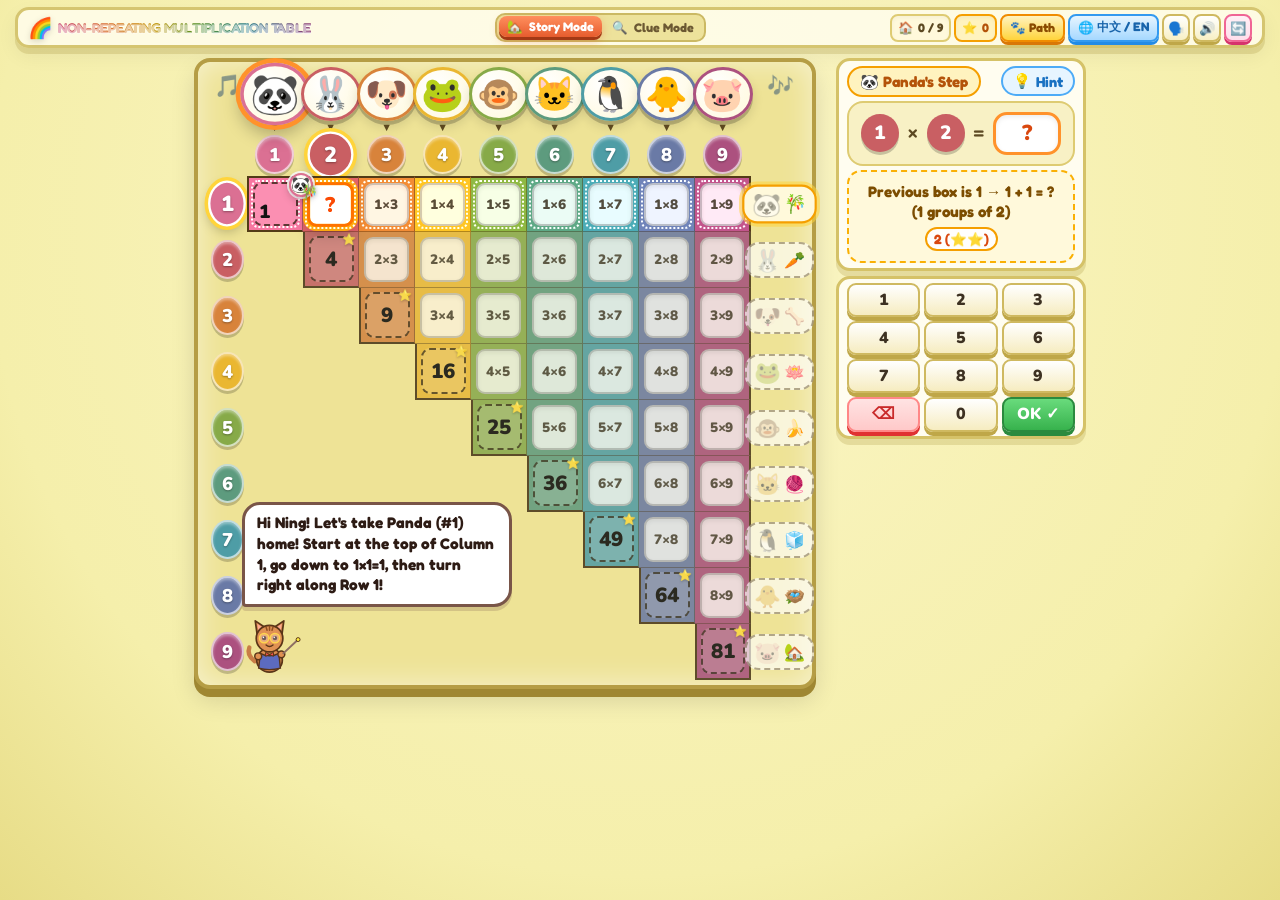
==== commit 1e57655f: "Fix iPhone horizontal layout: lock triangle-grid inside board-section using minmax(0,1fr) so it neve" ====
--- a/9x9multiplication/index.html
+++ b/9x9multiplication/index.html
@@ -13,7 +13,7 @@
   <link rel="preconnect" href="https://fonts.googleapis.com" />
   <link rel="preconnect" href="https://fonts.gstatic.com" crossorigin />
   <link href="https://fonts.googleapis.com/css2?family=Fredoka:wght@500;600;700;800&family=Nunito:wght@700;800;900&display=swap" rel="stylesheet" />
-  <link rel="stylesheet" href="style.css?v=9.14.0" />
+  <link rel="stylesheet" href="style.css?v=9.17.0" />
 </head>
 <body>
   <!-- Particle & Fireworks Celebration Canvas -->
@@ -333,6 +333,6 @@
     </div>
   </div>
 
-  <script src="script.js?v=9.14.0"></script>
+  <script src="script.js?v=9.17.0"></script>
 </body>
 </html>
--- a/9x9multiplication/style.css
+++ b/9x9multiplication/style.css
@@ -3218,7 +3218,15 @@
     font-size: 0.72rem !important;
   }
 
-  /* Full 9x9 Triangle Board in Landscape: ALL 11 ROWS 100% VISIBLE */
+  /* Full 9x9 Triangle Board in Landscape: ALL 11 ROWS 100% VISIBLE & CLEAN SIZING */
+  .board-section {
+    min-width: 0 !important;
+    width: 100% !important;
+    max-width: 100% !important;
+    overflow: hidden !important;
+    box-sizing: border-box !important;
+  }
+
   .board-frame:not(.hidden) {
     padding: 2px 4px !important;
     border-radius: 10px !important;
@@ -3226,49 +3234,122 @@
     box-shadow: 0 2px 0 #9f8732 !important;
     height: auto !important;
     width: 100% !important;
-    overflow: visible !important;
+    max-width: 100% !important;
+    overflow: hidden !important;
     margin: 0 auto !important;
     display: flex !important;
     flex-direction: column !important;
     justify-content: flex-start !important;
+    box-sizing: border-box !important;
+  }
+
+  /* Compact Clue Mode Toolbar in Landscape: ONLY VISIBLE IN CLUE MODE */
+  .test-toolbar,
+  .clue-toolbar {
+    display: none !important;
+  }
+
+  .mode-clue .test-toolbar:not(.hidden),
+  .mode-clue .clue-toolbar:not(.hidden) {
+    display: flex !important;
+    flex-direction: row !important;
+    flex-wrap: nowrap !important;
+    align-items: center !important;
+    justify-content: center !important;
+    gap: 3px !important;
+    padding: 1px 4px !important;
+    margin: 0 0 3px 0 !important;
+    min-height: 24px !important;
+    height: 24px !important;
+    border-radius: 8px !important;
+    border-width: 1.5px !important;
+    box-shadow: 0 2px 0 #0369a1 !important;
+    width: 100% !important;
+    box-sizing: border-box !important;
+  }
+
+  .test-toolbar .clue-badge-pill {
+    font-size: 0.68rem !important;
+    padding: 1px 5px !important;
+    white-space: nowrap !important;
+  }
+
+  .test-toolbar .clue-difficulty-bar {
+    display: flex !important;
+    flex-direction: row !important;
+    gap: 2px !important;
+    flex-wrap: nowrap !important;
+  }
+
+  .test-toolbar .clue-diff-btn {
+    font-size: 0.65rem !important;
+    padding: 1px 4px !important;
+    height: 20px !important;
+    border-radius: 6px !important;
+    white-space: nowrap !important;
+  }
+
+  .test-toolbar .new-case-btn {
+    font-size: 0.65rem !important;
+    padding: 1px 5px !important;
+    height: 20px !important;
+    border-radius: 6px !important;
+    white-space: nowrap !important;
   }
 
   .triangle-grid {
-    grid-template-columns: 16px repeat(9, var(--cell-h, 17px)) 18px !important;
-    grid-template-rows: var(--top-row-h, 20px) var(--num-row-h, 15px) repeat(9, var(--cell-h, 17px)) !important;
-    width: auto !important;
+    grid-template-columns: 18px repeat(9, minmax(0, 1fr)) 22px !important;
+    grid-template-rows: var(--top-row-h, 24px) var(--num-row-h, 17px) repeat(9, var(--cell-h, 21px)) !important;
+    width: 100% !important;
+    max-width: 100% !important;
     margin: 0 auto !important;
     height: auto !important;
-    overflow: visible !important;
+    box-sizing: border-box !important;
   }
 
   .top-animal-avatar {
-    width: calc(var(--top-row-h, 20px) - 2px) !important;
-    height: calc(var(--top-row-h, 20px) - 2px) !important;
-    font-size: calc(var(--top-row-h, 20px) * 0.58) !important;
+    width: calc(var(--top-row-h, 24px) - 2px) !important;
+    height: calc(var(--top-row-h, 24px) - 2px) !important;
+    font-size: calc(var(--top-row-h, 24px) * 0.6) !important;
     border-width: 1.2px !important;
   }
 
   .num-circle {
-    width: calc(var(--num-row-h, 15px) - 1px) !important;
-    height: calc(var(--num-row-h, 15px) - 1px) !important;
-    font-size: 0.58rem !important;
+    width: calc(var(--num-row-h, 17px) - 1px) !important;
+    height: calc(var(--num-row-h, 17px) - 1px) !important;
+    font-size: 0.62rem !important;
     border-width: 1px !important;
   }
 
   .tri-cell {
+    width: 100% !important;
+    max-width: 100% !important;
+    height: var(--cell-h, 21px) !important;
     min-height: 0 !important;
-    font-size: clamp(0.68rem, 1.8vw, 0.85rem) !important;
+    font-size: clamp(0.72rem, 1.6vw, 0.92rem) !important;
+    box-sizing: border-box !important;
+  }
+
+  .cell-mini-label {
+    font-size: 0.72rem !important;
+    letter-spacing: -0.3px !important;
+  }
+
+  .right-animal-home {
+    padding-left: 1px !important;
+    width: 22px !important;
   }
 
   .right-animal-home .home-badge-card {
-    width: 16px !important;
-    height: 16px !important;
+    width: 20px !important;
+    height: 18px !important;
     border-width: 1px !important;
+    padding: 0 !important;
+    justify-content: center !important;
   }
 
   .home-animal-icon {
-    font-size: 0.68rem !important;
+    font-size: 0.72rem !important;
   }
 
   .lower-left-stage {
@@ -3276,13 +3357,10 @@
   }
 
   .back-to-path-btn {
-    top: 2px !important;
-    left: 2px !important;
-    padding: 1px 5px !important;
-    font-size: 0.65rem !important;
-  }
-
-  /* Right Sidebar in Landscape */
+    display: none !important;
+  }
+
+  /* Right Sidebar in Landscape: Never Overlapped! */
   .control-sidebar {
     display: flex !important;
     flex-direction: column !important;
@@ -3291,14 +3369,22 @@
     min-height: 0 !important;
     justify-content: flex-start !important;
     overflow: visible !important;
-    width: 215px !important;
+    width: 210px !important;
+    max-width: 210px !important;
+    min-width: 210px !important;
+    flex: 0 0 210px !important;
+    box-sizing: border-box !important;
   }
 
   .question-card {
-    padding: 2px 4px !important;
-    border-radius: 8px !important;
+    display: flex !important;
+    flex-direction: column !important;
+    padding: 3px 6px !important;
+    border-radius: 9px !important;
     gap: 2px !important;
     flex: 0 0 auto !important;
+    width: 100% !important;
+    box-sizing: border-box !important;
   }
 
   .question-card-header {
@@ -3306,23 +3392,31 @@
     align-items: center !important;
     justify-content: space-between !important;
     margin-bottom: 1px !important;
+    width: 100% !important;
   }
 
   .active-animal-pill {
     padding: 1px 5px !important;
     font-size: 0.72rem !important;
+    white-space: nowrap !important;
   }
 
   .hint-pill-btn {
     padding: 1px 5px !important;
     font-size: 0.68rem !important;
+    white-space: nowrap !important;
   }
 
   .equation-display {
-    padding: 1px 5px !important;
+    display: flex !important;
+    justify-content: center !important;
+    align-items: center !important;
+    padding: 2px 4px !important;
     border-radius: 6px !important;
     gap: 3px !important;
-    max-width: 170px !important;
+    width: 100% !important;
+    max-width: 100% !important;
+    box-sizing: border-box !important;
   }
 
   .eq-num, .eq-op, .eq-eq {
@@ -3446,31 +3540,166 @@
 }
 
 @media (max-width: 920px) and (max-height: 500px) {
+  .orientation-landscape.device-mobile .board-section,
+  .orientation-landscape.device-iphone .board-section {
+    min-width: 0 !important;
+    width: 100% !important;
+    max-width: 100% !important;
+    overflow: hidden !important;
+    box-sizing: border-box !important;
+  }
+
   .orientation-landscape.device-mobile .board-frame,
   .orientation-landscape.device-iphone .board-frame {
     padding: 2px 4px !important;
     border-radius: 10px !important;
     border-width: 1.5px !important;
     height: auto !important;
-    overflow: visible !important;
+    width: 100% !important;
+    max-width: 100% !important;
+    overflow: hidden !important;
+    box-sizing: border-box !important;
+  }
+
+  .orientation-landscape.device-mobile .test-toolbar,
+  .orientation-landscape.device-iphone .test-toolbar {
+    display: none !important;
+  }
+
+  .mode-clue.orientation-landscape.device-mobile .test-toolbar:not(.hidden),
+  .mode-clue.orientation-landscape.device-iphone .test-toolbar:not(.hidden) {
+    display: flex !important;
+    flex-direction: row !important;
+    flex-wrap: nowrap !important;
+    align-items: center !important;
+    justify-content: center !important;
+    gap: 3px !important;
+    padding: 1px 4px !important;
+    margin: 0 0 3px 0 !important;
+    min-height: 24px !important;
+    height: 24px !important;
+    border-radius: 8px !important;
+    border-width: 1.5px !important;
+    box-shadow: 0 2px 0 #0369a1 !important;
+    width: 100% !important;
+    box-sizing: border-box !important;
+  }
+
+  .orientation-landscape.device-mobile .test-toolbar .clue-badge-pill,
+  .orientation-landscape.device-iphone .test-toolbar .clue-badge-pill {
+    font-size: 0.68rem !important;
+    padding: 1px 5px !important;
+    white-space: nowrap !important;
+  }
+
+  .orientation-landscape.device-mobile .test-toolbar .clue-difficulty-bar,
+  .orientation-landscape.device-iphone .test-toolbar .clue-difficulty-bar {
+    display: flex !important;
+    flex-direction: row !important;
+    gap: 2px !important;
+    flex-wrap: nowrap !important;
+  }
+
+  .orientation-landscape.device-mobile .test-toolbar .clue-diff-btn,
+  .orientation-landscape.device-iphone .test-toolbar .clue-diff-btn {
+    font-size: 0.65rem !important;
+    padding: 1px 4px !important;
+    height: 20px !important;
+    border-radius: 6px !important;
+    white-space: nowrap !important;
+  }
+
+  .orientation-landscape.device-mobile .test-toolbar .new-case-btn,
+  .orientation-landscape.device-iphone .test-toolbar .new-case-btn {
+    font-size: 0.65rem !important;
+    padding: 1px 5px !important;
+    height: 20px !important;
+    border-radius: 6px !important;
+    white-space: nowrap !important;
   }
 
   .orientation-landscape.device-mobile .triangle-grid,
   .orientation-landscape.device-iphone .triangle-grid {
-    grid-template-columns: 16px repeat(9, var(--cell-h, 17px)) 18px !important;
-    grid-template-rows: var(--top-row-h, 20px) var(--num-row-h, 15px) repeat(9, var(--cell-h, 17px)) !important;
-    width: auto !important;
+    grid-template-columns: 18px repeat(9, minmax(0, 1fr)) 22px !important;
+    grid-template-rows: var(--top-row-h, 24px) var(--num-row-h, 17px) repeat(9, var(--cell-h, 21px)) !important;
+    width: 100% !important;
+    max-width: 100% !important;
     margin: 0 auto !important;
     height: auto !important;
-    overflow: visible !important;
+    box-sizing: border-box !important;
   }
 
   .orientation-landscape.device-mobile .tri-cell,
   .orientation-landscape.device-iphone .tri-cell {
-    width: var(--cell-h, 17px) !important;
-    height: var(--cell-h, 17px) !important;
+    width: 100% !important;
+    max-width: 100% !important;
+    height: var(--cell-h, 21px) !important;
     min-height: 0 !important;
-    font-size: clamp(0.68rem, 1.8vw, 0.85rem) !important;
+    font-size: clamp(0.72rem, 1.6vw, 0.92rem) !important;
+    box-sizing: border-box !important;
+  }
+
+  .orientation-landscape.device-mobile .control-sidebar,
+  .orientation-landscape.device-iphone .control-sidebar {
+    width: 210px !important;
+    max-width: 210px !important;
+    min-width: 210px !important;
+    flex: 0 0 210px !important;
+    box-sizing: border-box !important;
+  }
+
+  .orientation-landscape.device-mobile .cell-mini-label,
+  .orientation-landscape.device-iphone .cell-mini-label {
+    font-size: 0.72rem !important;
+    letter-spacing: -0.3px !important;
+  }
+
+  .orientation-landscape.device-mobile .question-card,
+  .orientation-landscape.device-iphone .question-card {
+    display: flex !important;
+    flex-direction: column !important;
+    padding: 3px 6px !important;
+    border-radius: 9px !important;
+    gap: 2px !important;
+    flex: 0 0 auto !important;
+    width: 100% !important;
+    box-sizing: border-box !important;
+  }
+
+  .orientation-landscape.device-mobile .question-card-header,
+  .orientation-landscape.device-iphone .question-card-header {
+    display: flex !important;
+    align-items: center !important;
+    justify-content: space-between !important;
+    margin-bottom: 1px !important;
+    width: 100% !important;
+  }
+
+  .orientation-landscape.device-mobile .active-animal-pill,
+  .orientation-landscape.device-iphone .active-animal-pill {
+    padding: 1px 5px !important;
+    font-size: 0.72rem !important;
+    white-space: nowrap !important;
+  }
+
+  .orientation-landscape.device-mobile .hint-pill-btn,
+  .orientation-landscape.device-iphone .hint-pill-btn {
+    padding: 1px 5px !important;
+    font-size: 0.68rem !important;
+    white-space: nowrap !important;
+  }
+
+  .orientation-landscape.device-mobile .equation-display,
+  .orientation-landscape.device-iphone .equation-display {
+    display: flex !important;
+    justify-content: center !important;
+    align-items: center !important;
+    padding: 2px 4px !important;
+    border-radius: 6px !important;
+    gap: 3px !important;
+    width: 100% !important;
+    max-width: 100% !important;
+    box-sizing: border-box !important;
   }
 
   .orientation-landscape.device-mobile .keypad-grid,
@@ -3487,6 +3716,11 @@
 
   .orientation-landscape.device-mobile .lower-left-stage,
   .orientation-landscape.device-iphone .lower-left-stage {
+    display: none !important;
+  }
+
+  .orientation-landscape.device-mobile .back-to-path-btn,
+  .orientation-landscape.device-iphone .back-to-path-btn {
     display: none !important;
   }
 }
@@ -4232,20 +4466,20 @@
    ROW & COLUMN SHINE & ANIMAL DANCE CELEBRATION (CRACKED NUMBER)
    ========================================================================== */
 .shine-col {
-  background: linear-gradient(180deg, rgba(56, 189, 248, 0.45) 0%, rgba(14, 165, 233, 0.28) 100%) !important;
+  background: linear-gradient(180deg, rgba(56, 189, 248, 0.55) 0%, rgba(14, 165, 233, 0.38) 100%) !important;
   border-color: #0284c7 !important;
-  box-shadow: 0 0 14px rgba(2, 132, 199, 0.65) !important;
+  box-shadow: inset 0 0 10px rgba(56, 189, 248, 0.6), 0 0 16px rgba(2, 132, 199, 0.75) !important;
   position: relative;
-  z-index: 12;
+  z-index: 15;
   animation: pulseShineCol 0.6s infinite alternate ease-in-out;
 }
 
 .shine-row {
-  background: linear-gradient(90deg, rgba(251, 191, 36, 0.45) 0%, rgba(245, 158, 11, 0.28) 100%) !important;
+  background: linear-gradient(90deg, rgba(251, 191, 36, 0.55) 0%, rgba(245, 158, 11, 0.38) 100%) !important;
   border-color: #d97706 !important;
-  box-shadow: 0 0 14px rgba(245, 158, 11, 0.65) !important;
+  box-shadow: inset 0 0 10px rgba(251, 191, 36, 0.6), 0 0 16px rgba(245, 158, 11, 0.75) !important;
   position: relative;
-  z-index: 12;
+  z-index: 15;
   animation: pulseShineRow 0.6s infinite alternate ease-in-out;
 }
 
@@ -4259,13 +4493,13 @@
 }
 
 @keyframes pulseShineCol {
-  0% { box-shadow: 0 0 8px rgba(2, 132, 199, 0.4); }
-  100% { box-shadow: 0 0 18px rgba(2, 132, 199, 0.85); }
+  0% { box-shadow: inset 0 0 6px rgba(56, 189, 248, 0.5), 0 0 8px rgba(2, 132, 199, 0.4); }
+  100% { box-shadow: inset 0 0 14px rgba(56, 189, 248, 0.8), 0 0 20px rgba(2, 132, 199, 0.9); }
 }
 
 @keyframes pulseShineRow {
-  0% { box-shadow: 0 0 8px rgba(245, 158, 11, 0.4); }
-  100% { box-shadow: 0 0 18px rgba(245, 158, 11, 0.85); }
+  0% { box-shadow: inset 0 0 6px rgba(251, 191, 36, 0.5), 0 0 8px rgba(245, 158, 11, 0.4); }
+  100% { box-shadow: inset 0 0 14px rgba(251, 191, 36, 0.8), 0 0 20px rgba(245, 158, 11, 0.9); }
 }
 
 @keyframes pulseIntersection {
@@ -4277,30 +4511,34 @@
 .shine-arrow {
   position: absolute;
   pointer-events: none;
-  font-size: clamp(1.1rem, 1.8vw, 1.5rem);
+  font-size: clamp(1.35rem, 2.2vw, 1.85rem) !important;
   font-weight: 900;
-  z-index: 30;
-  filter: drop-shadow(0 2px 4px rgba(0, 0, 0, 0.35));
+  z-index: 150 !important;
+  filter: drop-shadow(0 0 6px #ffea00) drop-shadow(0 0 12px #ff9100) drop-shadow(0 2px 4px rgba(0, 0, 0, 0.5)) !important;
 }
 
 .arrow-down {
+  top: 50% !important;
+  left: 50% !important;
   animation: travelDownArrow 0.8s infinite ease-in-out;
 }
 
 .arrow-right {
+  top: 50% !important;
+  left: 50% !important;
   animation: travelRightArrow 0.8s infinite ease-in-out;
 }
 
 @keyframes travelDownArrow {
-  0% { transform: translateY(-7px) scale(0.9); opacity: 0.6; }
-  50% { transform: translateY(0px) scale(1.25); opacity: 1; }
-  100% { transform: translateY(7px) scale(0.9); opacity: 0.6; }
+  0% { transform: translate(-50%, calc(-50% - 8px)) scale(0.95); opacity: 0.75; filter: drop-shadow(0 0 4px #ffea00); }
+  50% { transform: translate(-50%, -50%) scale(1.3); opacity: 1; filter: drop-shadow(0 0 12px #ffea00); }
+  100% { transform: translate(-50%, calc(-50% + 8px)) scale(0.95); opacity: 0.75; filter: drop-shadow(0 0 4px #ffea00); }
 }
 
 @keyframes travelRightArrow {
-  0% { transform: translateX(-7px) scale(0.9); opacity: 0.6; }
-  50% { transform: translateX(0px) scale(1.25); opacity: 1; }
-  100% { transform: translateX(7px) scale(0.9); opacity: 0.6; }
+  0% { transform: translate(calc(-50% - 8px), -50%) scale(0.95); opacity: 0.75; filter: drop-shadow(0 0 4px #ffea00); }
+  50% { transform: translate(-50%, -50%) scale(1.3); opacity: 1; filter: drop-shadow(0 0 12px #ffea00); }
+  100% { transform: translate(calc(-50% + 8px), -50%) scale(0.95); opacity: 0.75; filter: drop-shadow(0 0 4px #ffea00); }
 }
 
 /* Animal Dance Animation */
@@ -4317,22 +4555,10 @@
   100% { transform: translateY(0) rotate(0deg) scale(1); }
 }
 
-/* Floating Dance Celebration Badge over cracked cell */
+/* Floating Dance Celebration Badge over cracked cell (Hidden to keep arrows & cells unobstructed) */
 .cell-dance-badge {
-  position: absolute;
-  top: -42px;
-  left: 50%;
-  transform: translateX(-50%);
-  background: rgba(255, 255, 255, 0.96);
-  border: 2px solid #10b981;
-  border-radius: 999px;
-  padding: 3px 11px;
-  white-space: nowrap;
-  font-family: var(--font-display);
-  font-weight: 900;
-  font-size: 0.88rem;
-  color: #065f46;
-  box-shadow: 0 4px 14px rgba(0, 0, 0, 0.2);
+  display: none !important;
+}
   display: inline-flex;
   align-items: center;
   gap: 6px;
@@ -4674,3 +4900,27 @@
   display: none !important;
 }
 
+/* In Clue Mode, the right-side animal icons stay completely steady and never wobble */
+.mode-clue .right-animal-home,
+.mode-clue .right-animal-home *,
+.mode-clue .right-animal-home .home-badge-card,
+.mode-clue .right-animal-home .home-animal-icon,
+.mode-clue .right-animal-home.animal-dancing,
+.mode-clue .right-animal-home.reached-home .home-animal-icon {
+  animation: none !important;
+  transform: none !important;
+}
+
+/* ABSOLUTE OVERRIDE: Never show test/clue toolbar when hidden or in Story Mode! */
+.hidden,
+[hidden],
+.test-toolbar.hidden,
+.clue-toolbar.hidden,
+#testToolbar.hidden,
+body:not(.mode-clue) #testToolbar,
+html:not(.mode-clue) #testToolbar,
+body:not(.mode-clue) .test-toolbar,
+html:not(.mode-clue) .test-toolbar {
+  display: none !important;
+}
+
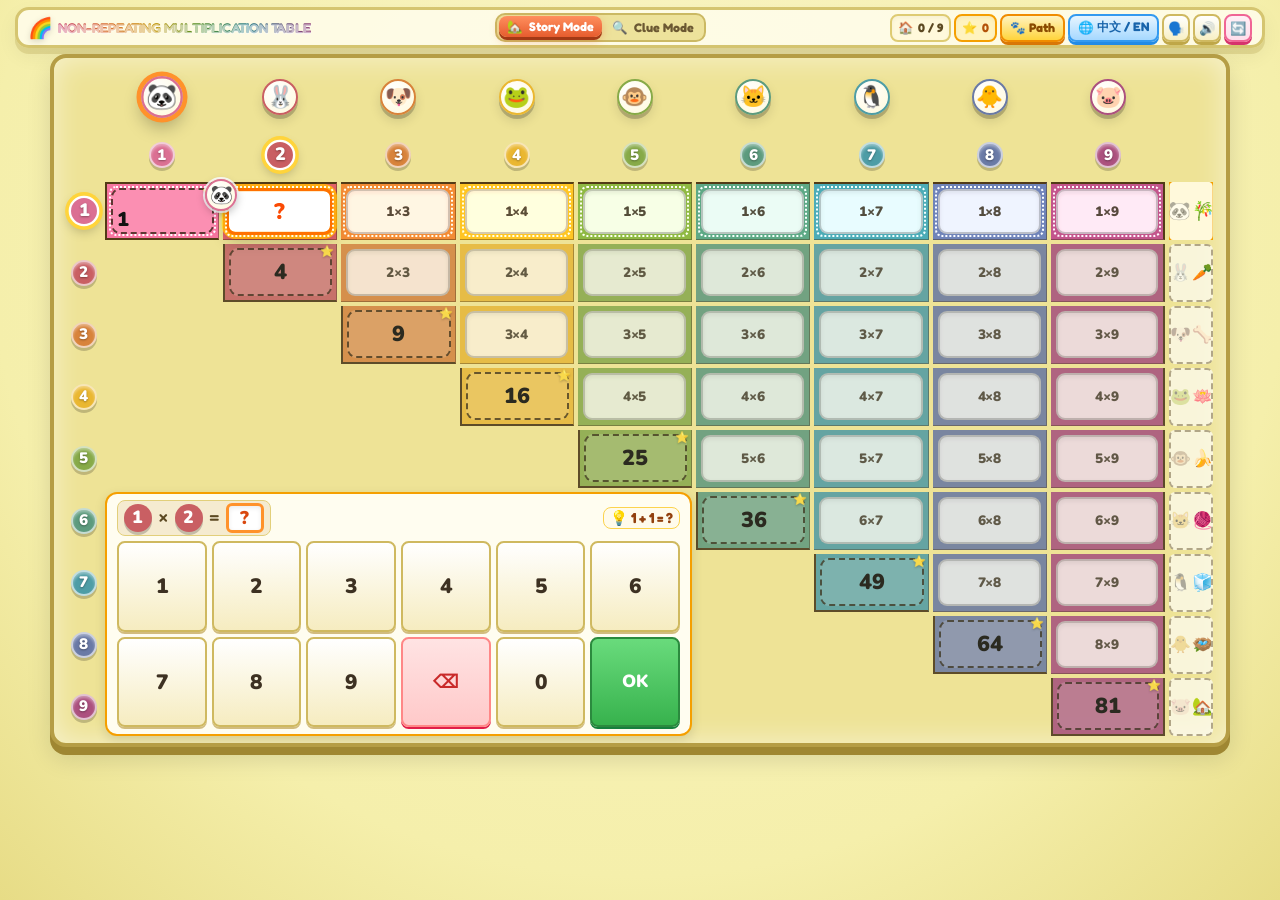
==== commit edfd7a1c: "v9.18.0: Full-width 9x9 triangle with In-Grid Bottom-Left Dock (Cols 1-5, Rows 6-9, 2x6 keypad + OK)" ====
--- a/9x9multiplication/index.html
+++ b/9x9multiplication/index.html
@@ -13,7 +13,7 @@
   <link rel="preconnect" href="https://fonts.googleapis.com" />
   <link rel="preconnect" href="https://fonts.gstatic.com" crossorigin />
   <link href="https://fonts.googleapis.com/css2?family=Fredoka:wght@500;600;700;800&family=Nunito:wght@700;800;900&display=swap" rel="stylesheet" />
-  <link rel="stylesheet" href="style.css?v=9.17.0" />
+  <link rel="stylesheet" href="style.css?v=9.18.0" />
 </head>
 <body>
   <!-- Particle & Fireworks Celebration Canvas -->
@@ -42,6 +42,22 @@
         </button>
       </div>
 
+      <!-- ==================== CLUE MODE CONTROLS BAR (INTEGRATED IN TOP HEADER) ==================== -->
+      <section id="testToolbar" class="test-toolbar clue-toolbar hidden" aria-label="Clue Mode Options">
+        <div class="test-case-info clue-case-info">
+          <span class="test-badge-pill clue-badge-pill">🔍 <span id="labelTestStatus"></span><strong id="testHolesRemaining">6/36</strong></span>
+          <div class="diff-btn-group clue-diff-group" role="radiogroup" aria-label="Starting Seeds Difficulty">
+            <button type="button" class="diff-btn" data-diff="easy" id="diffBtnEasy">🟢 Easy</button>
+            <button type="button" class="diff-btn active" data-diff="medium" id="diffBtnMedium">🟡 Med</button>
+            <button type="button" class="diff-btn" data-diff="hard" id="diffBtnHard">🔴 Hard</button>
+          </div>
+          <button type="button" class="tool-btn new-case-btn" id="btnNewTest" title="Generate New Clue Map">
+            <span>🔄</span>
+            <span id="labelNewTest">New</span>
+          </button>
+        </div>
+      </section>
+
       <!-- Right Utility Controls: Language, Voice, Sound, Reset -->
       <div class="utility-bar">
         <div class="stat-pill" title="Animals Home">
@@ -86,25 +102,9 @@
     </section>
 
     <!-- ==================== MAIN WORKSPACE: BOARD + INTERACTION PANEL ==================== -->
-    <main class="main-workspace">
-      <!-- LEFT / CENTER: FOCUSED ANIMAL PATH STAGE (Default on iPhone) OR FULL 9x9 TRIANGLE BOARD -->
+    <main class="main-workspace" id="mainWorkspace">
+      <!-- LEFT / CENTER: FOCUSED ANIMAL PATH STAGE OR FULL 9x9 TRIANGLE BOARD -->
       <section class="board-section" aria-label="9x9 Non-Repeating Multiplication Board">
-        <!-- ==================== CLUE MODE CONTROLS BAR (MINESWEEPER STYLE MAP UNLOCK) ==================== -->
-        <section id="testToolbar" class="test-toolbar clue-toolbar hidden" aria-label="Clue Mode Options">
-          <div class="test-case-info clue-case-info">
-            <span class="test-badge-pill clue-badge-pill">🔍 <span id="labelTestStatus">Revealed Clues:</span> <strong id="testHolesRemaining">6 / 36</strong></span>
-            <div class="diff-btn-group clue-diff-group" role="radiogroup" aria-label="Starting Seeds Difficulty">
-              <button type="button" class="diff-btn" data-diff="easy" id="diffBtnEasy">🟢 Easy (12 Seeds)</button>
-              <button type="button" class="diff-btn active" data-diff="medium" id="diffBtnMedium">🟡 Medium (6 Seeds)</button>
-              <button type="button" class="diff-btn" data-diff="hard" id="diffBtnHard">🔴 Hard (2 Seeds)</button>
-            </div>
-            <button type="button" class="tool-btn new-case-btn" id="btnNewTest" title="Generate New Clue Map">
-              <span>🔄</span>
-              <span id="labelNewTest">New Map</span>
-            </button>
-          </div>
-        </section>
-
         <!-- ==================== FOCUSED ANIMAL L-PATH STAGE (BIG STEPPING STONES FOR IPHONE & IPAD!) ==================== -->
         <div class="focused-path-stage hidden" id="focusedPathStage">
           <!-- 9 Animal Friends Quick-Select Bar -->
@@ -236,8 +236,8 @@
         </div>
       </section>
 
-      <!-- RIGHT SIDEBAR: QUESTION CARD & MUSICAL NUMBER KEYPAD -->
-      <aside class="control-sidebar" aria-label="Question & Number Keypad">
+      <!-- IN-TRIANGLE BOTTOM-LEFT DOCK: QUESTION BAR & 2x6 MUSICAL NUMBER KEYPAD -->
+      <aside class="control-sidebar in-grid-dock" id="controlSidebar" aria-label="Question & Number Keypad">
         <!-- Active Equation Prompt Card -->
         <div class="question-card" id="questionCard">
           <div class="question-card-header">
@@ -286,7 +286,7 @@
             <button class="key-btn" data-key="9">9</button>
             <button class="key-btn key-clear" data-key="BACK" id="btnClear" title="Backspace / Clear">⌫</button>
             <button class="key-btn" data-key="0">0</button>
-            <button class="key-btn key-enter" data-key="ENTER" id="btnSubmit" title="Check Answer">OK ✓</button>
+            <button class="key-btn key-enter" data-key="ENTER" id="btnSubmit" title="Check Answer">OK</button>
           </div>
         </div>
 
@@ -333,6 +333,6 @@
     </div>
   </div>
 
-  <script src="script.js?v=9.17.0"></script>
+  <script src="script.js?v=9.18.0"></script>
 </body>
 </html>
--- a/9x9multiplication/style.css
+++ b/9x9multiplication/style.css
@@ -4924,3 +4924,529 @@
   display: none !important;
 }
 
+/* ==========================================================================
+   v9.18.0 FULL-WIDTH TRIANGLE + IN-GRID BOTTOM-LEFT DOCK (2x6 KEYPAD + OK)
+   - Eliminates the right-side sidebar column so the 9x9 triangle gets 100% width
+   - Locks the Question + 2x6 Keypad strictly into empty CSS Grid coordinates:
+     Columns 1..5 (grid-column: 2 / 7) & Rows 6..9 (grid-row: 8 / 12)
+   - Integrates Clue Mode seed controls directly into the top header bar
+   - Prevents any icon or button overlap across iPad, iPhone & PC (Portrait/Landscape)
+   ========================================================================== */
+
+/* 1. Hide redundant overlays that previously collided with the board or icons */
+#animalSelectorBar,
+#btnBackToPathView,
+#lowerLeftStage,
+.lower-left-stage,
+.homes-rack-card,
+.deco-item {
+  display: none !important;
+}
+
+/* 2. Clean, Single-Row Top Header Bar (Never overflows page width) */
+html body .top-header {
+  display: flex !important;
+  flex-direction: row !important;
+  flex-wrap: wrap !important;
+  align-items: center !important;
+  justify-content: space-between !important;
+  gap: 6px !important;
+  padding: 4px 10px !important;
+  min-height: 34px !important;
+  height: auto !important;
+  border-radius: 12px !important;
+  box-sizing: border-box !important;
+  width: 100% !important;
+}
+
+/* Hide bulky title text in Clue Mode or on screens <= 1180px so header buttons never overflow */
+html.mode-clue body .brand-group,
+@media (max-width: 1180px) {
+  html body .brand-group {
+    display: none !important;
+  }
+}
+
+/* Clue Mode Controls integrated right inside the Top Header */
+html.mode-clue body #testToolbar:not(.hidden) {
+  display: inline-flex !important;
+  align-items: center !important;
+  justify-content: center !important;
+  background: transparent !important;
+  border: none !important;
+  box-shadow: none !important;
+  padding: 0 !important;
+  margin: 0 !important;
+  min-height: 0 !important;
+  height: auto !important;
+  width: auto !important;
+  max-width: 100% !important;
+}
+
+html.mode-clue body #testToolbar .clue-case-info {
+  display: inline-flex !important;
+  flex-direction: row !important;
+  flex-wrap: wrap !important;
+  align-items: center !important;
+  justify-content: center !important;
+  gap: 4px !important;
+  width: auto !important;
+}
+
+html.mode-clue body #testToolbar .clue-badge-pill {
+  padding: 2px 8px !important;
+  font-size: clamp(0.7rem, 1.1vw, 0.84rem) !important;
+  height: 26px !important;
+  display: inline-flex !important;
+  align-items: center !important;
+  gap: 3px !important;
+  white-space: nowrap !important;
+}
+
+html.mode-clue body #testToolbar .clue-diff-group {
+  display: inline-flex !important;
+  align-items: center !important;
+  gap: 3px !important;
+}
+
+html.mode-clue body #testToolbar .diff-btn,
+html.mode-clue body #testToolbar #btnNewTest {
+  padding: 2px 8px !important;
+  height: 26px !important;
+  font-size: clamp(0.68rem, 1.05vw, 0.82rem) !important;
+  border-radius: 999px !important;
+  white-space: nowrap !important;
+  display: inline-flex !important;
+  align-items: center !important;
+  justify-content: center !important;
+  gap: 3px !important;
+  width: auto !important;
+}
+
+/* 3. Full-Width Workspace & Board Frame (100% of screen width for the 9x9 Triangle!) */
+html body #mainWorkspace {
+  display: flex !important;
+  flex-direction: column !important;
+  align-items: center !important;
+  justify-content: flex-start !important;
+  width: 100% !important;
+  max-width: 1180px !important;
+  margin: 0 auto !important;
+  padding: 0 !important;
+  gap: 6px !important;
+  flex: 1 1 auto !important;
+  min-width: 0 !important;
+  box-sizing: border-box !important;
+}
+
+html body #mainWorkspace > .board-section {
+  width: 100% !important;
+  max-width: 100% !important;
+  min-width: 0 !important;
+  display: flex !important;
+  flex-direction: column !important;
+  align-items: center !important;
+  justify-content: flex-start !important;
+  box-sizing: border-box !important;
+}
+
+html body #boardFrame:not(.hidden) {
+  width: 100% !important;
+  max-width: 100% !important;
+  padding: clamp(4px, 0.8vh, 10px) clamp(6px, 1vw, 14px) !important;
+  border-radius: 16px !important;
+  box-sizing: border-box !important;
+  display: block !important;
+  position: relative !important;
+  overflow: hidden !important;
+}
+
+/* 4. The 11-Column Full-Width CSS Grid:
+      Col 1: Left Row Number Badges (1..9)
+      Cols 2..10: 9 Equal Fluid Columns (1fr each) for Multiplication Columns 1..9
+      Col 11: Right Animal Home Badges (1..9)
+*/
+html body #triangleGrid {
+  display: grid !important;
+  grid-template-columns: clamp(22px, 3vw, 34px) repeat(9, minmax(0, 1fr)) clamp(28px, 3.8vw, 44px) !important;
+  grid-template-rows: var(--top-row-h, 36px) var(--num-row-h, 24px) repeat(9, var(--cell-h, 32px)) !important;
+  gap: clamp(2px, 0.35vw, 4px) !important;
+  width: 100% !important;
+  max-width: 100% !important;
+  margin: 0 auto !important;
+  box-sizing: border-box !important;
+  align-items: stretch !important;
+}
+
+html body #triangleGrid .tri-cell {
+  width: 100% !important;
+  max-width: 100% !important;
+  height: 100% !important;
+  min-height: 0 !important;
+  min-width: 0 !important;
+  margin: 0 !important;
+  box-sizing: border-box !important;
+  font-size: clamp(0.78rem, calc(var(--cell-h, 30px) * 0.46), 1.35rem) !important;
+}
+
+/* 5. Clean Top Animal Avatars, Number Circles & Right Animal Homes (Zero Icon Overlap!) */
+html body #triangleGrid .top-animal-dock {
+  display: flex !important;
+  align-items: center !important;
+  justify-content: center !important;
+  height: 100% !important;
+  width: 100% !important;
+  padding: 0 !important;
+  margin: 0 !important;
+}
+
+html body #triangleGrid .top-animal-avatar {
+  width: min(calc(var(--top-row-h, 32px) * 0.82), 36px) !important;
+  height: min(calc(var(--top-row-h, 32px) * 0.82), 36px) !important;
+  font-size: clamp(0.82rem, calc(var(--top-row-h, 32px) * 0.5), 1.35rem) !important;
+  border-width: 2px !important;
+  display: flex !important;
+  align-items: center !important;
+  justify-content: center !important;
+  line-height: 1 !important;
+  flex-shrink: 0 !important;
+}
+
+html body #triangleGrid .top-start-arrow {
+  display: none !important;
+}
+
+html body #triangleGrid .header-circle-wrap {
+  display: flex !important;
+  align-items: center !important;
+  justify-content: center !important;
+  width: 100% !important;
+  height: 100% !important;
+}
+
+html body #triangleGrid .num-circle {
+  width: min(calc(var(--num-row-h, 22px) * 0.88), 26px) !important;
+  height: min(calc(var(--num-row-h, 22px) * 0.88), 26px) !important;
+  font-size: clamp(0.68rem, calc(var(--num-row-h, 22px) * 0.54), 0.95rem) !important;
+  display: flex !important;
+  align-items: center !important;
+  justify-content: center !important;
+  line-height: 1 !important;
+}
+
+html body #triangleGrid .right-animal-home {
+  width: 100% !important;
+  height: 100% !important;
+  min-width: 0 !important;
+  min-height: 0 !important;
+  display: flex !important;
+  align-items: center !important;
+  justify-content: center !important;
+  padding: 0 !important;
+  overflow: hidden !important;
+}
+
+html body #triangleGrid .home-badge-card {
+  width: 100% !important;
+  height: 100% !important;
+  padding: 0 2px !important;
+  border-radius: 6px !important;
+  display: flex !important;
+  align-items: center !important;
+  justify-content: center !important;
+  gap: 1px !important;
+  overflow: hidden !important;
+  box-sizing: border-box !important;
+}
+
+html body #triangleGrid .home-animal-icon,
+html body #triangleGrid .home-house-icon {
+  font-size: clamp(0.68rem, calc(var(--cell-h, 28px) * 0.42), 1.05rem) !important;
+  line-height: 1 !important;
+}
+
+/* On narrow/compact screens, show the home icon cleanly (and animal icon when reached-home) so two emojis never crowd */
+@media (max-width: 960px), (max-height: 540px) {
+  html body #triangleGrid .right-animal-home:not(.reached-home) .home-animal-icon {
+    display: none !important;
+  }
+  html body #triangleGrid .right-animal-home.reached-home .home-house-icon {
+    display: none !important;
+  }
+}
+
+/* Compact Clue Beacons & Neighbor Clue Tags inside cells */
+html body #triangleGrid .clue-beacon {
+  display: inline-flex !important;
+  align-items: center !important;
+  justify-content: center !important;
+  gap: 1px !important;
+  line-height: 1 !important;
+}
+
+html body #triangleGrid .beacon-lens {
+  font-size: clamp(0.66rem, calc(var(--cell-h, 28px) * 0.38), 1rem) !important;
+  line-height: 1 !important;
+}
+
+html body #triangleGrid .beacon-count {
+  font-size: clamp(0.62rem, calc(var(--cell-h, 28px) * 0.34), 0.84rem) !important;
+  padding: 1px 4px !important;
+  line-height: 1 !important;
+}
+
+html body #triangleGrid .clue-tag {
+  top: -4px !important;
+  right: -2px !important;
+  font-size: clamp(0.55rem, calc(var(--cell-h, 28px) * 0.28), 0.72rem) !important;
+  padding: 0 3px !important;
+  line-height: 1.15 !important;
+  border-radius: 999px !important;
+  z-index: 18 !important;
+}
+
+/* Compact Walking Animal Sprite so it never blocks cell numbers */
+html body #activeWalkerSprite {
+  width: clamp(20px, calc(var(--cell-h, 28px) * 0.68), 32px) !important;
+  height: clamp(20px, calc(var(--cell-h, 28px) * 0.68), 32px) !important;
+  font-size: clamp(0.78rem, calc(var(--cell-h, 28px) * 0.45), 1.15rem) !important;
+}
+
+html body #activeWalkerSprite .walker-prop-badge {
+  display: none !important;
+}
+
+/* 6. THE IN-GRID BOTTOM-LEFT DOCK (#triangleGrid > #controlSidebar)
+      Strictly occupies Multiplication Columns 1..5 (grid-column: 2 / 7)
+      and Multiplication Rows 6..9 (grid-row: 8 / 12).
+      Mathematically impossible to overlap Left Row Numbers (Col 1)
+      or Diagonal Square Cells (Row 5 Col 5 = 25, Row 6 Col 6 = 36)!
+*/
+html body #triangleGrid > #controlSidebar {
+  grid-column: 2 / 7 !important;
+  grid-row: 8 / 12 !important;
+  width: 100% !important;
+  max-width: 100% !important;
+  min-width: 0 !important;
+  height: 100% !important;
+  max-height: 100% !important;
+  min-height: 0 !important;
+  margin: 0 !important;
+  padding: clamp(4px, 0.7vh, 8px) clamp(5px, 0.8vw, 10px) !important;
+  background: #fffdf0 !important;
+  border: 2.5px solid #f59f00 !important;
+  border-radius: 12px !important;
+  box-shadow: 0 4px 12px rgba(0, 0, 0, 0.12) !important;
+  display: flex !important;
+  flex-direction: column !important;
+  justify-content: space-between !important;
+  gap: clamp(3px, 0.5vh, 6px) !important;
+  box-sizing: border-box !important;
+  overflow: hidden !important;
+  z-index: 20 !important;
+}
+
+html.mode-clue body #triangleGrid > #controlSidebar {
+  border-color: #0284c7 !important;
+}
+
+/* Top Row of In-Grid Dock: Equation on Left + Clue/Hint Pill on Right */
+html body #triangleGrid > #controlSidebar #questionCard {
+  display: flex !important;
+  flex-direction: row !important;
+  align-items: center !important;
+  justify-content: space-between !important;
+  gap: 6px !important;
+  padding: 0 !important;
+  margin: 0 !important;
+  background: transparent !important;
+  border: none !important;
+  box-shadow: none !important;
+  width: 100% !important;
+  flex: 0 0 auto !important;
+  min-height: 0 !important;
+}
+
+/* Hide extra header/dot rows inside the dock so the top bar stays 1 single clean row */
+html body #triangleGrid > #controlSidebar .question-card-header,
+html body #triangleGrid > #controlSidebar #visualDotsGrid,
+html body #triangleGrid > #controlSidebar #testClueHeader,
+html body #triangleGrid > #controlSidebar .test-clue-header {
+  display: none !important;
+}
+
+html body #triangleGrid > #controlSidebar #equationDisplay {
+  display: inline-flex !important;
+  flex-direction: row !important;
+  align-items: center !important;
+  justify-content: center !important;
+  gap: clamp(3px, 0.5vw, 6px) !important;
+  background: #f5ebd0 !important;
+  border: 1.5px solid #e2cf7a !important;
+  border-radius: 8px !important;
+  padding: 2px 6px !important;
+  width: auto !important;
+  max-width: 56% !important;
+  margin: 0 !important;
+  flex-shrink: 0 !important;
+}
+
+html body #triangleGrid > #controlSidebar .eq-num {
+  width: clamp(18px, calc(var(--cell-h, 28px) * 0.68), 28px) !important;
+  height: clamp(18px, calc(var(--cell-h, 28px) * 0.68), 28px) !important;
+  font-size: clamp(0.75rem, calc(var(--cell-h, 28px) * 0.42), 1.1rem) !important;
+  display: inline-flex !important;
+  align-items: center !important;
+  justify-content: center !important;
+  line-height: 1 !important;
+}
+
+html body #triangleGrid > #controlSidebar .eq-op,
+html body #triangleGrid > #controlSidebar .eq-eq {
+  font-size: clamp(0.75rem, calc(var(--cell-h, 28px) * 0.42), 1.1rem) !important;
+  width: auto !important;
+  height: auto !important;
+  line-height: 1 !important;
+}
+
+html body #triangleGrid > #controlSidebar #eqAnswerBox {
+  min-width: clamp(24px, calc(var(--cell-h, 28px) * 0.85), 38px) !important;
+  height: clamp(20px, calc(var(--cell-h, 28px) * 0.72), 30px) !important;
+  font-size: clamp(0.8rem, calc(var(--cell-h, 28px) * 0.45), 1.15rem) !important;
+  padding: 0 4px !important;
+  border-radius: 6px !important;
+  display: inline-flex !important;
+  align-items: center !important;
+  justify-content: center !important;
+  line-height: 1 !important;
+}
+
+/* Right Pill in Dock Top Row: Story Hint Box OR Clue Sequence Pill */
+html body #triangleGrid > #controlSidebar #visualHintBox:not(.hidden) {
+  display: inline-flex !important;
+  align-items: center !important;
+  justify-content: center !important;
+  background: #fffbeb !important;
+  border: 1.5px solid #fcd34d !important;
+  border-radius: 8px !important;
+  padding: 2px 6px !important;
+  margin: 0 !important;
+  max-width: 44% !important;
+  cursor: pointer !important;
+  overflow: hidden !important;
+}
+
+html body #triangleGrid > #controlSidebar #hintFormulaText {
+  font-size: clamp(0.65rem, calc(var(--cell-h, 28px) * 0.35), 0.9rem) !important;
+  font-weight: 800 !important;
+  color: #92400e !important;
+  white-space: nowrap !important;
+  overflow: hidden !important;
+  text-overflow: ellipsis !important;
+  line-height: 1.15 !important;
+  margin: 0 !important;
+}
+
+html body #triangleGrid > #controlSidebar #testClueBox:not(.hidden) {
+  display: inline-flex !important;
+  align-items: center !important;
+  justify-content: flex-end !important;
+  background: transparent !important;
+  border: none !important;
+  padding: 0 !important;
+  margin: 0 !important;
+  max-width: 44% !important;
+}
+
+html body #triangleGrid > #controlSidebar #testCluesList {
+  display: inline-flex !important;
+  flex-direction: row !important;
+  align-items: center !important;
+  margin: 0 !important;
+}
+
+html body #triangleGrid > #controlSidebar .clue-sequence-bar {
+  display: inline-flex !important;
+  align-items: center !important;
+  justify-content: center !important;
+  gap: 3px !important;
+  background: #ecfdf5 !important;
+  border: 1.5px solid #34d399 !important;
+  border-radius: 8px !important;
+  padding: 2px 6px !important;
+  white-space: nowrap !important;
+}
+
+html body #triangleGrid > #controlSidebar .seq-num {
+  font-size: clamp(0.68rem, calc(var(--cell-h, 28px) * 0.36), 0.92rem) !important;
+  padding: 1px 4px !important;
+  border-radius: 5px !important;
+  line-height: 1.1 !important;
+}
+
+html body #triangleGrid > #controlSidebar .seq-arrow {
+  font-size: clamp(0.64rem, calc(var(--cell-h, 28px) * 0.34), 0.86rem) !important;
+  line-height: 1.1 !important;
+}
+
+html body #triangleGrid > #controlSidebar .seq-target {
+  font-size: clamp(0.68rem, calc(var(--cell-h, 28px) * 0.36), 0.92rem) !important;
+  padding: 1px 4px !important;
+  border-radius: 5px !important;
+  line-height: 1.1 !important;
+  animation: none !important;
+}
+
+/* Bottom 2x6 Musical Keypad inside In-Grid Dock */
+html body #triangleGrid > #controlSidebar .keypad-card {
+  flex: 1 1 0 !important;
+  min-height: 0 !important;
+  width: 100% !important;
+  padding: 0 !important;
+  margin: 0 !important;
+  background: transparent !important;
+  border: none !important;
+  box-shadow: none !important;
+  display: flex !important;
+  flex-direction: column !important;
+}
+
+html body #triangleGrid > #controlSidebar #keypadGrid {
+  flex: 1 1 0 !important;
+  min-height: 0 !important;
+  width: 100% !important;
+  height: 100% !important;
+  display: grid !important;
+  grid-template-columns: repeat(6, minmax(0, 1fr)) !important;
+  grid-template-rows: repeat(2, minmax(0, 1fr)) !important;
+  gap: clamp(2px, 0.45vw, 5px) !important;
+}
+
+html body #triangleGrid > #controlSidebar .key-btn {
+  width: 100% !important;
+  height: 100% !important;
+  min-height: 0 !important;
+  min-width: 0 !important;
+  padding: 0 !important;
+  margin: 0 !important;
+  border-radius: clamp(5px, 0.6vw, 9px) !important;
+  font-size: clamp(0.82rem, calc(var(--cell-h, 28px) * 0.48), 1.3rem) !important;
+  font-weight: 900 !important;
+  line-height: 1 !important;
+  display: flex !important;
+  align-items: center !important;
+  justify-content: center !important;
+  box-shadow: 0 2px 0 rgba(180, 145, 50, 0.6) !important;
+}
+
+html body #triangleGrid > #controlSidebar .key-btn.key-enter {
+  font-size: clamp(0.72rem, calc(var(--cell-h, 28px) * 0.4), 1.1rem) !important;
+  box-shadow: 0 2px 0 #15803d !important;
+}
+
+html body #triangleGrid > #controlSidebar .key-btn.key-clear {
+  font-size: clamp(0.75rem, calc(var(--cell-h, 28px) * 0.42), 1.15rem) !important;
+  box-shadow: 0 2px 0 #e11d48 !important;
+}
+
+
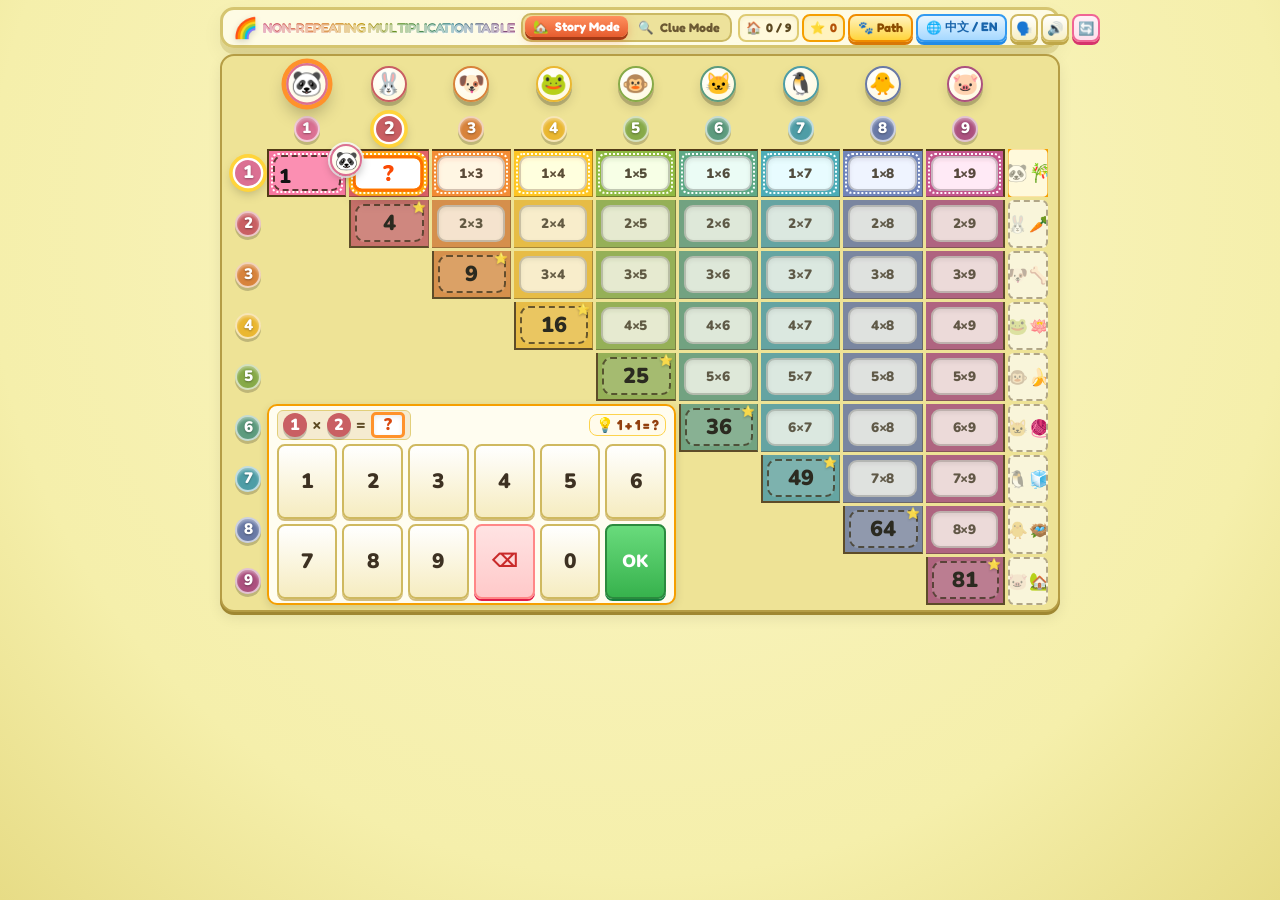
==== commit d91846d9: "v9.19.0: Fit 100% of board height and proportional width inside single screen with zero vertical scr" ====
--- a/9x9multiplication/index.html
+++ b/9x9multiplication/index.html
@@ -13,7 +13,7 @@
   <link rel="preconnect" href="https://fonts.googleapis.com" />
   <link rel="preconnect" href="https://fonts.gstatic.com" crossorigin />
   <link href="https://fonts.googleapis.com/css2?family=Fredoka:wght@500;600;700;800&family=Nunito:wght@700;800;900&display=swap" rel="stylesheet" />
-  <link rel="stylesheet" href="style.css?v=9.18.0" />
+  <link rel="stylesheet" href="style.css?v=9.19.0" />
 </head>
 <body>
   <!-- Particle & Fireworks Celebration Canvas -->
@@ -333,6 +333,6 @@
     </div>
   </div>
 
-  <script src="script.js?v=9.18.0"></script>
+  <script src="script.js?v=9.19.0"></script>
 </body>
 </html>
--- a/9x9multiplication/style.css
+++ b/9x9multiplication/style.css
@@ -4943,20 +4943,50 @@
   display: none !important;
 }
 
-/* 2. Clean, Single-Row Top Header Bar (Never overflows page width) */
+/* 2. Lock App Shell to Single Viewport & Proportional Width (Zero Scrolling!) */
+html,
+body {
+  height: var(--app-height, 100dvh) !important;
+  max-height: var(--app-height, 100dvh) !important;
+  min-height: 0 !important;
+  overflow: hidden !important;
+  margin: 0 !important;
+  padding: 0 !important;
+}
+
+html body .app-shell {
+  height: var(--app-height, 100dvh) !important;
+  max-height: var(--app-height, 100dvh) !important;
+  min-height: 0 !important;
+  width: 100% !important;
+  max-width: 100% !important;
+  padding: clamp(2px, 0.5vh, 6px) clamp(6px, 1vw, 14px) !important;
+  gap: clamp(2px, 0.5vh, 5px) !important;
+  display: flex !important;
+  flex-direction: column !important;
+  align-items: center !important;
+  justify-content: flex-start !important;
+  overflow: hidden !important;
+  box-sizing: border-box !important;
+}
+
+/* Clean, Single-Row Top Header Bar (Matches proportional board width, never overflows) */
 html body .top-header {
   display: flex !important;
   flex-direction: row !important;
   flex-wrap: wrap !important;
   align-items: center !important;
   justify-content: space-between !important;
-  gap: 6px !important;
-  padding: 4px 10px !important;
-  min-height: 34px !important;
+  gap: 4px !important;
+  padding: 2px 8px !important;
+  min-height: 28px !important;
   height: auto !important;
-  border-radius: 12px !important;
+  border-radius: 10px !important;
   box-sizing: border-box !important;
   width: 100% !important;
+  max-width: max(var(--board-max-w, 860px), 680px) !important;
+  margin: 0 auto !important;
+  flex: 0 0 auto !important;
 }
 
 /* Hide bulky title text in Clue Mode or on screens <= 1180px so header buttons never overflow */
@@ -5023,19 +5053,20 @@
   width: auto !important;
 }
 
-/* 3. Full-Width Workspace & Board Frame (100% of screen width for the 9x9 Triangle!) */
+/* 3. Proportional Workspace & Board Frame (Centered, never stretched too wide or cut off at bottom!) */
 html body #mainWorkspace {
   display: flex !important;
   flex-direction: column !important;
   align-items: center !important;
   justify-content: flex-start !important;
   width: 100% !important;
-  max-width: 1180px !important;
+  max-width: var(--board-max-w, 860px) !important;
   margin: 0 auto !important;
   padding: 0 !important;
-  gap: 6px !important;
+  gap: 4px !important;
   flex: 1 1 auto !important;
   min-width: 0 !important;
+  min-height: 0 !important;
   box-sizing: border-box !important;
 }
 
@@ -5043,6 +5074,7 @@
   width: 100% !important;
   max-width: 100% !important;
   min-width: 0 !important;
+  min-height: 0 !important;
   display: flex !important;
   flex-direction: column !important;
   align-items: center !important;
@@ -5053,24 +5085,26 @@
 html body #boardFrame:not(.hidden) {
   width: 100% !important;
   max-width: 100% !important;
-  padding: clamp(4px, 0.8vh, 10px) clamp(6px, 1vw, 14px) !important;
-  border-radius: 16px !important;
+  padding: clamp(3px, 0.5vh, 7px) clamp(5px, 0.8vw, 10px) !important;
+  border-radius: 14px !important;
+  border-width: 2px !important;
+  box-shadow: 0 3px 0 #9f8732, 0 6px 14px rgba(0, 0, 0, 0.08) !important;
   box-sizing: border-box !important;
   display: block !important;
   position: relative !important;
   overflow: hidden !important;
 }
 
-/* 4. The 11-Column Full-Width CSS Grid:
+/* 4. The 11-Column Proportional CSS Grid:
       Col 1: Left Row Number Badges (1..9)
       Cols 2..10: 9 Equal Fluid Columns (1fr each) for Multiplication Columns 1..9
       Col 11: Right Animal Home Badges (1..9)
 */
 html body #triangleGrid {
   display: grid !important;
-  grid-template-columns: clamp(22px, 3vw, 34px) repeat(9, minmax(0, 1fr)) clamp(28px, 3.8vw, 44px) !important;
-  grid-template-rows: var(--top-row-h, 36px) var(--num-row-h, 24px) repeat(9, var(--cell-h, 32px)) !important;
-  gap: clamp(2px, 0.35vw, 4px) !important;
+  grid-template-columns: clamp(20px, 2.6vw, 32px) repeat(9, minmax(0, 1fr)) clamp(24px, 3.4vw, 40px) !important;
+  grid-template-rows: var(--top-row-h, 30px) var(--num-row-h, 20px) repeat(9, var(--cell-h, 28px)) !important;
+  gap: var(--grid-gap, 3px) !important;
   width: 100% !important;
   max-width: 100% !important;
   margin: 0 auto !important;
@@ -5232,15 +5266,15 @@
   max-height: 100% !important;
   min-height: 0 !important;
   margin: 0 !important;
-  padding: clamp(4px, 0.7vh, 8px) clamp(5px, 0.8vw, 10px) !important;
+  padding: clamp(2px, 0.45vh, 6px) clamp(4px, 0.6vw, 8px) !important;
   background: #fffdf0 !important;
-  border: 2.5px solid #f59f00 !important;
-  border-radius: 12px !important;
-  box-shadow: 0 4px 12px rgba(0, 0, 0, 0.12) !important;
+  border: 2px solid #f59f00 !important;
+  border-radius: 10px !important;
+  box-shadow: 0 3px 10px rgba(0, 0, 0, 0.12) !important;
   display: flex !important;
   flex-direction: column !important;
   justify-content: space-between !important;
-  gap: clamp(3px, 0.5vh, 6px) !important;
+  gap: clamp(2px, 0.4vh, 5px) !important;
   box-sizing: border-box !important;
   overflow: hidden !important;
   z-index: 20 !important;
@@ -5256,7 +5290,7 @@
   flex-direction: row !important;
   align-items: center !important;
   justify-content: space-between !important;
-  gap: 6px !important;
+  gap: 4px !important;
   padding: 0 !important;
   margin: 0 !important;
   background: transparent !important;
@@ -5280,11 +5314,11 @@
   flex-direction: row !important;
   align-items: center !important;
   justify-content: center !important;
-  gap: clamp(3px, 0.5vw, 6px) !important;
+  gap: clamp(2px, 0.4vw, 5px) !important;
   background: #f5ebd0 !important;
   border: 1.5px solid #e2cf7a !important;
-  border-radius: 8px !important;
-  padding: 2px 6px !important;
+  border-radius: 6px !important;
+  padding: 1px 5px !important;
   width: auto !important;
   max-width: 56% !important;
   margin: 0 !important;
@@ -5292,9 +5326,9 @@
 }
 
 html body #triangleGrid > #controlSidebar .eq-num {
-  width: clamp(18px, calc(var(--cell-h, 28px) * 0.68), 28px) !important;
-  height: clamp(18px, calc(var(--cell-h, 28px) * 0.68), 28px) !important;
-  font-size: clamp(0.75rem, calc(var(--cell-h, 28px) * 0.42), 1.1rem) !important;
+  width: clamp(14px, calc(var(--cell-h, 24px) * 0.65), 24px) !important;
+  height: clamp(14px, calc(var(--cell-h, 24px) * 0.65), 24px) !important;
+  font-size: clamp(0.68rem, calc(var(--cell-h, 24px) * 0.4), 1rem) !important;
   display: inline-flex !important;
   align-items: center !important;
   justify-content: center !important;
@@ -5303,18 +5337,18 @@
 
 html body #triangleGrid > #controlSidebar .eq-op,
 html body #triangleGrid > #controlSidebar .eq-eq {
-  font-size: clamp(0.75rem, calc(var(--cell-h, 28px) * 0.42), 1.1rem) !important;
+  font-size: clamp(0.68rem, calc(var(--cell-h, 24px) * 0.4), 1rem) !important;
   width: auto !important;
   height: auto !important;
   line-height: 1 !important;
 }
 
 html body #triangleGrid > #controlSidebar #eqAnswerBox {
-  min-width: clamp(24px, calc(var(--cell-h, 28px) * 0.85), 38px) !important;
-  height: clamp(20px, calc(var(--cell-h, 28px) * 0.72), 30px) !important;
-  font-size: clamp(0.8rem, calc(var(--cell-h, 28px) * 0.45), 1.15rem) !important;
-  padding: 0 4px !important;
-  border-radius: 6px !important;
+  min-width: clamp(20px, calc(var(--cell-h, 24px) * 0.8), 34px) !important;
+  height: clamp(15px, calc(var(--cell-h, 24px) * 0.68), 26px) !important;
+  font-size: clamp(0.72rem, calc(var(--cell-h, 24px) * 0.42), 1.05rem) !important;
+  padding: 0 3px !important;
+  border-radius: 5px !important;
   display: inline-flex !important;
   align-items: center !important;
   justify-content: center !important;
